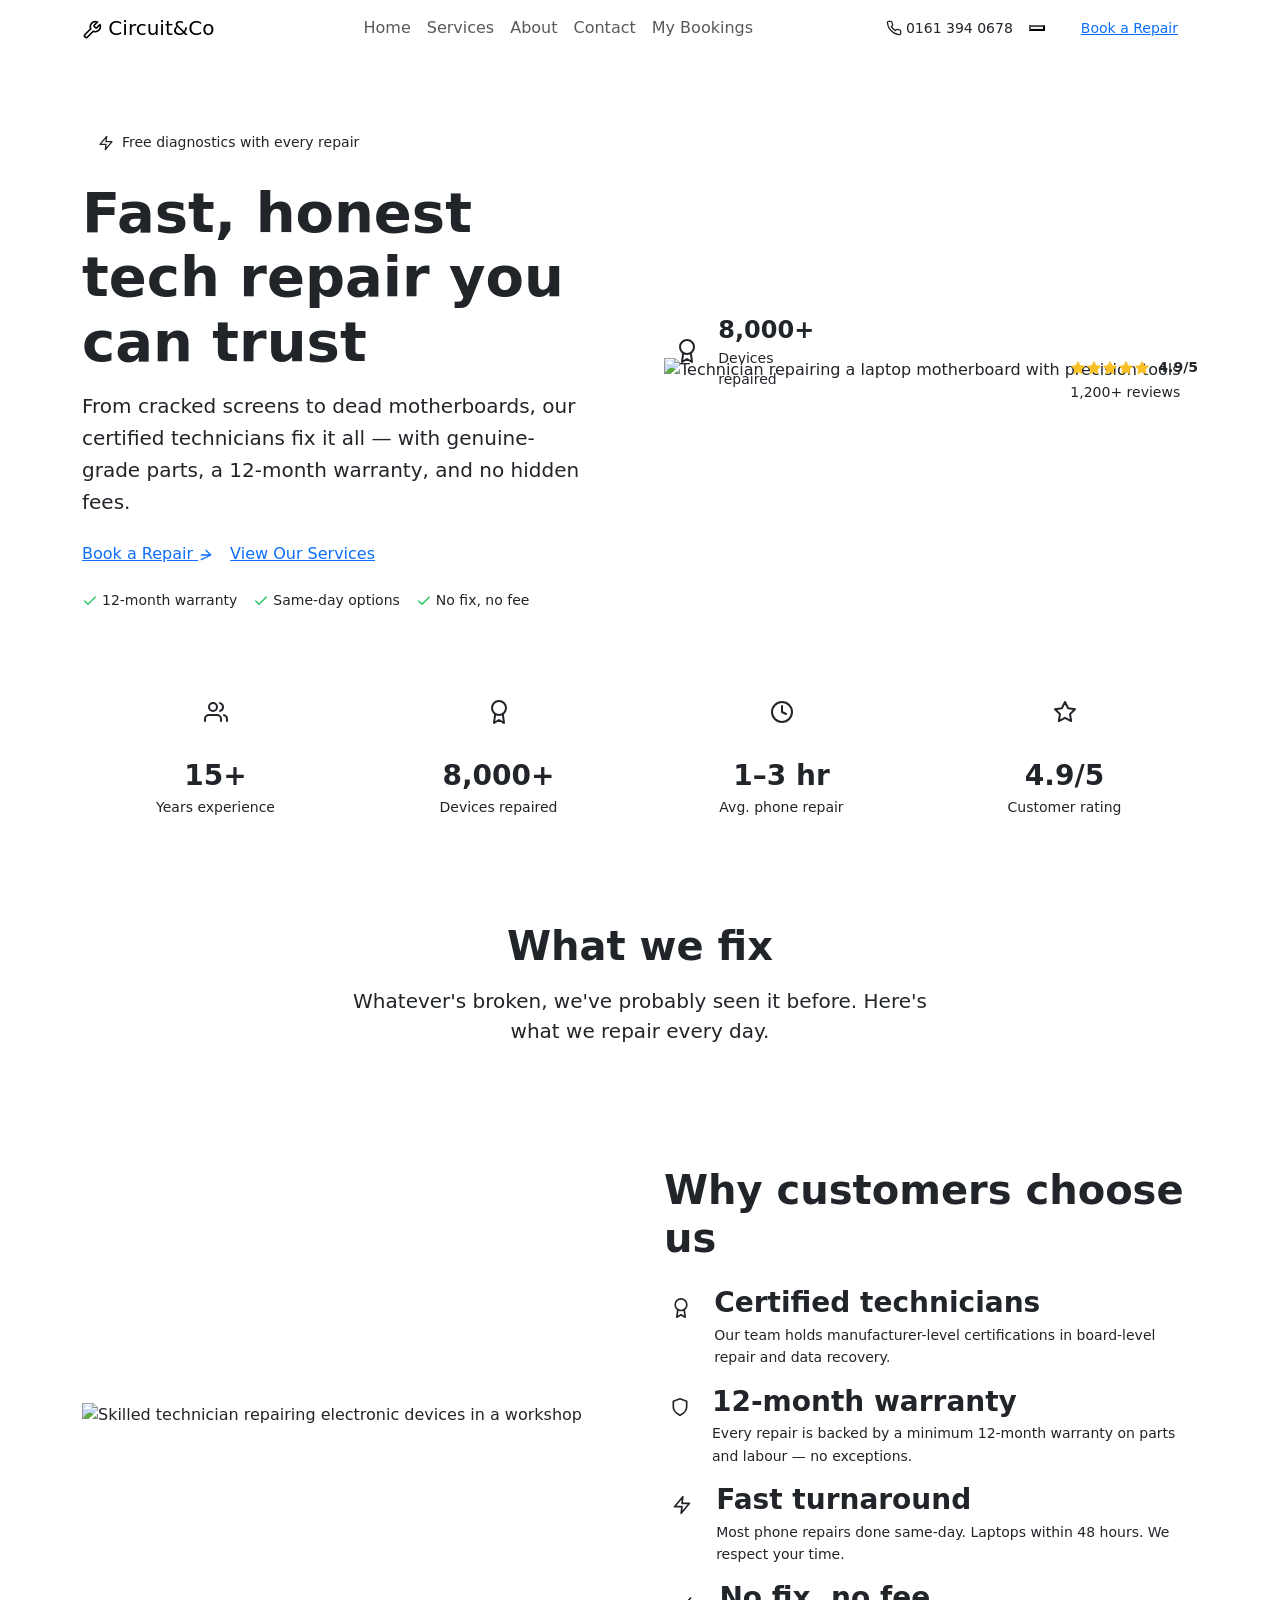
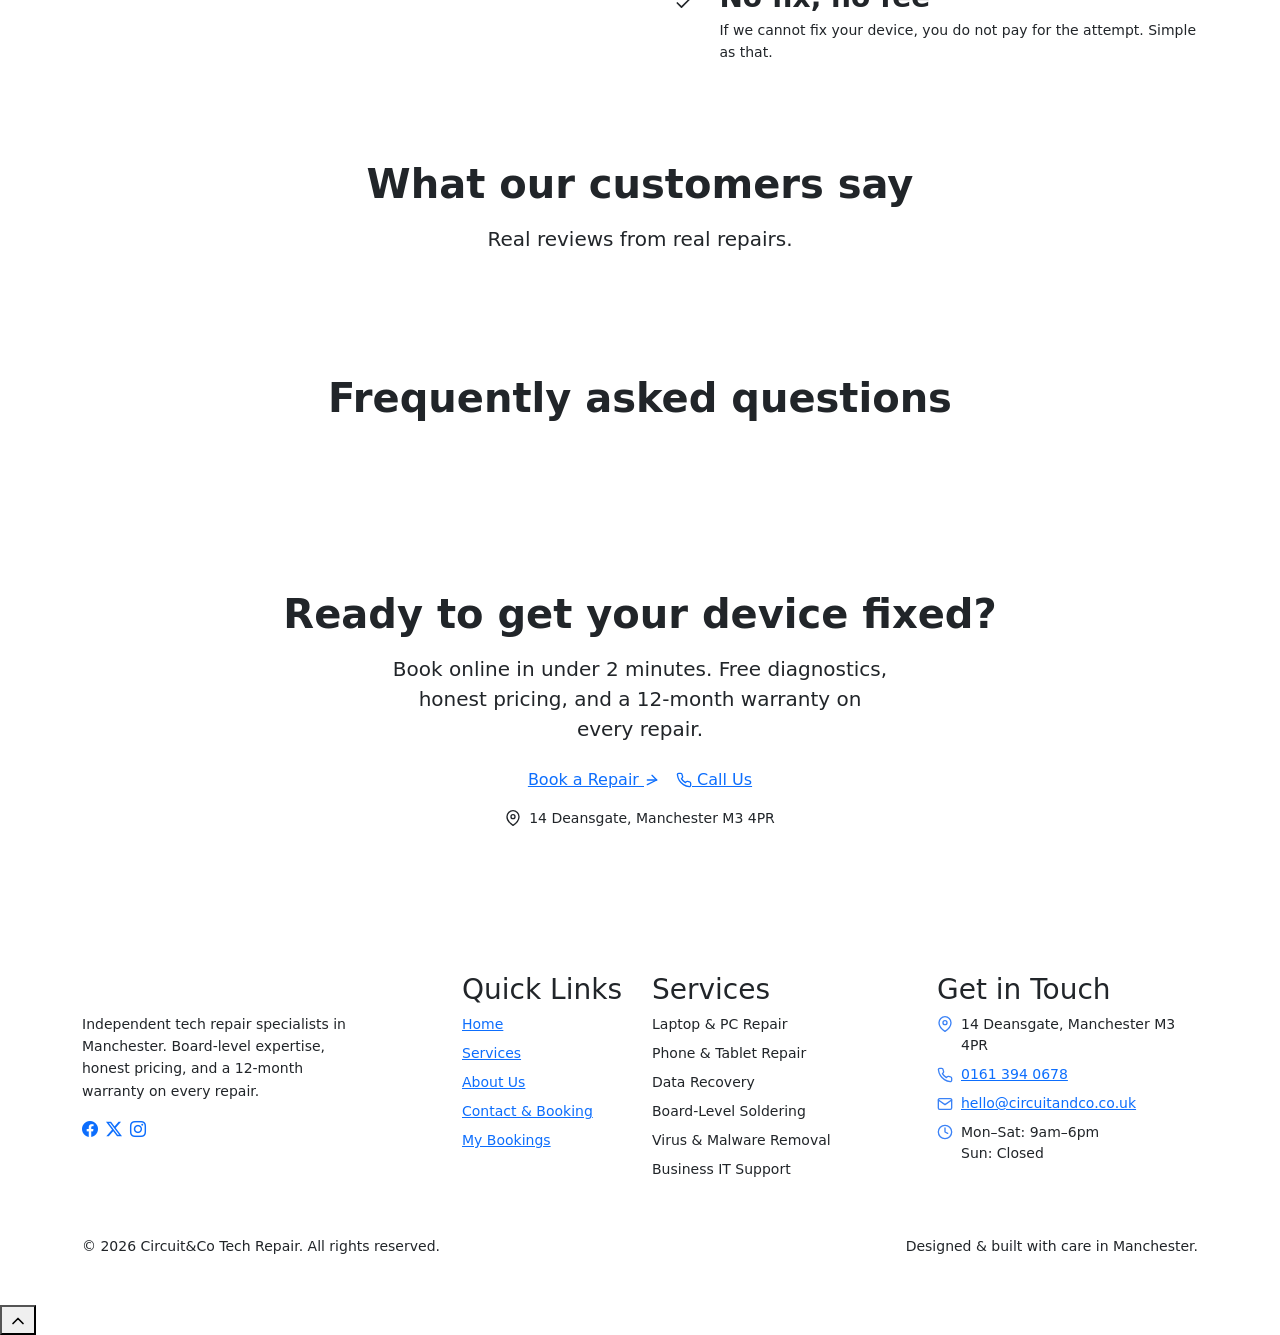
==== index.html @ 8dc353cd "Add index.html for Circuit&Co website This commit adds a new HTML file for the Circuit&Co website, i" ====
<!doctype html>
<html lang="en">
  <head>
    <meta charset="UTF-8" />
    <meta name="viewport" content="width=device-width, initial-scale=1.0" />
    <meta name="description" content="Circuit&Co — Manchester's independent tech repair specialists. Laptop, phone, and board-level repair with a 12-month warranty and no-fix, no-fee guarantee." />
    <title>Circuit&Co | Tech Repair Specialists in Manchester</title>
    <link href="https://cdn.jsdelivr.net/npm/bootstrap@5.3.3/dist/css/bootstrap.min.css" rel="stylesheet" />
    <link href="https://cdn.jsdelivr.net/npm/bootstrap-icons@1.11.3/font/bootstrap-icons.min.css" rel="stylesheet" />
    <link href="mycss/style.css" rel="stylesheet" />
</head>
  <body>
    <!-- Shared navbar with glassmorphism styling -->
    <!-- Navbar -->
    <nav class="navbar navbar-expand-lg navbar-custom fixed-top" id="mainNav">
      <div class="container">
        <a class="navbar-brand" href="index.html">
          <span class="brand-icon">
            <svg xmlns="http://www.w3.org/2000/svg" width="20" height="20" viewBox="0 0 24 24" fill="none" stroke="currentColor" stroke-width="2" stroke-linecap="round" stroke-linejoin="round"><path d="M14.7 6.3a1 1 0 0 0 0 1.4l1.6 1.6a1 1 0 0 0 1.4 0l3.77-3.77a6 6 0 0 1-7.94 7.94l-6.91 6.91a2.12 2.12 0 0 1-3-3l6.91-6.91a6 6 0 0 1 7.94-7.94l-3.76 3.76z"/></svg>
          </span>
          Circuit<span class="text-gradient">&Co</span>
        </a>
        <button class="navbar-toggler border-0" type="button" data-bs-toggle="collapse" data-bs-target="#navContent" aria-controls="navContent" aria-expanded="false" aria-label="Toggle navigation">
          <svg xmlns="http://www.w3.org/2000/svg" width="24" height="24" viewBox="0 0 24 24" fill="none" stroke="currentColor" stroke-width="2" stroke-linecap="round" stroke-linejoin="round"><line x1="3" y1="12" x2="21" y2="12"/><line x1="3" y1="6" x2="21" y2="6"/><line x1="3" y1="18" x2="21" y2="18"/></svg>
        </button>
        <div class="collapse navbar-collapse" id="navContent">
          <ul class="navbar-nav mx-auto">
            <li class="nav-item"><a class="nav-link" href="index.html">Home</a></li>
            <li class="nav-item"><a class="nav-link" href="services.html">Services</a></li>
            <li class="nav-item"><a class="nav-link" href="about.html">About</a></li>
            <li class="nav-item"><a class="nav-link" href="contact.html">Contact</a></li>
            <li class="nav-item"><a class="nav-link" href="bookings.html">My Bookings</a></li>
          </ul>
          <div class="d-flex align-items-center gap-3">
            <a href="tel:+441613940678" class="d-none d-lg-flex align-items-center gap-1 text-decoration-none small fw-medium" style="color: var(--slate-600);">
              <svg xmlns="http://www.w3.org/2000/svg" width="16" height="16" viewBox="0 0 24 24" fill="none" stroke="currentColor" stroke-width="2" stroke-linecap="round" stroke-linejoin="round"><path d="M22 16.92v3a2 2 0 0 1-2.18 2 19.79 19.79 0 0 1-8.63-3.07 19.5 19.5 0 0 1-6-6 19.79 19.79 0 0 1-3.07-8.67A2 2 0 0 1 4.11 2h3a2 2 0 0 1 2 1.72 12.84 12.84 0 0 0 .7 2.81 2 2 0 0 1-.45 2.11L8.09 9.91a16 16 0 0 0 6 6l1.27-1.27a2 2 0 0 1 2.11-.45 12.84 12.84 0 0 0 2.81.7A2 2 0 0 1 22 16.92z"/></svg>
              0161 394 0678
            </a>
            <!-- Dark/Light theme toggle -->
            <button class="theme-toggle" id="themeToggle" aria-label="Switch to dark mode"></button>
            <a href="contact.html" class="btn-primary-custom" style="font-size: 0.875rem; padding: 0.5rem 1.25rem;">Book a Repair</a>
          </div>
        </div>
      </div>
    </nav>

    <main style="padding-top: 80px;">
      <!-- Hero -->
      <section class="py-5">
        <div class="container">
          <div class="row align-items-center g-5">
            <div class="col-lg-6 animate-fade-in-up">
              <div class="glass d-inline-flex align-items-center gap-2 px-3 py-1 rounded-pill mb-4 small fw-medium text-primary-600">
                <svg xmlns="http://www.w3.org/2000/svg" width="16" height="16" viewBox="0 0 24 24" fill="none" stroke="currentColor" stroke-width="2" stroke-linecap="round" stroke-linejoin="round"><polygon points="13 2 3 14 12 14 11 22 21 10 12 10 13 2"/></svg>
                Free diagnostics with every repair
              </div>
              <h1 class="display-4 fw-bold mb-3" style="line-height: 1.15; color: var(--slate-900);">
                Fast, honest tech repair <span class="text-gradient">you can trust</span>
              </h1>
              <p class="fs-5 mb-4" style="color: var(--slate-600); line-height: 1.6; max-width: 500px;">
                From cracked screens to dead motherboards, our certified technicians fix it all — with genuine-grade parts, a 12-month warranty, and no hidden fees.
              </p>
              <div class="d-flex flex-wrap gap-3 mb-4">
                <a href="contact.html" class="btn-primary-custom">
                  Book a Repair
                  <svg xmlns="http://www.w3.org/2000/svg" width="16" height="16" viewBox="0 0 24 24" fill="none" stroke="currentColor" stroke-width="2" stroke-linecap="round" stroke-linejoin="round"><line x1="5" y1="12" x2="19" y2="12"/><polyline points="12 5 19 12 5 19"/></svg>
                </a>
                <a href="services.html" class="btn-secondary-custom">View Our Services</a>
              </div>
              <div class="d-flex flex-wrap gap-3 small" style="color: var(--slate-500);">
                <span class="d-flex align-items-center gap-1"><svg xmlns="http://www.w3.org/2000/svg" width="16" height="16" viewBox="0 0 24 24" fill="none" stroke="#22c55e" stroke-width="2" stroke-linecap="round" stroke-linejoin="round"><polyline points="20 6 9 17 4 12"/></svg> 12-month warranty</span>
                <span class="d-flex align-items-center gap-1"><svg xmlns="http://www.w3.org/2000/svg" width="16" height="16" viewBox="0 0 24 24" fill="none" stroke="#22c55e" stroke-width="2" stroke-linecap="round" stroke-linejoin="round"><polyline points="20 6 9 17 4 12"/></svg> Same-day options</span>
                <span class="d-flex align-items-center gap-1"><svg xmlns="http://www.w3.org/2000/svg" width="16" height="16" viewBox="0 0 24 24" fill="none" stroke="#22c55e" stroke-width="2" stroke-linecap="round" stroke-linejoin="round"><polyline points="20 6 9 17 4 12"/></svg> No fix, no fee</span>
              </div>
            </div>
            <div class="col-lg-6 animate-fade-in-up" style="animation-delay: 0.2s;">
              <div class="position-relative">
                <div class="hero-img-wrap">
                  <img src="https://images.pexels.com/photos/7639370/pexels-photo-7639370.jpeg?auto=compress&cs=tinysrgb&h=650&w=940" alt="Technician repairing a laptop motherboard with precision tools" />
                  <div class="hero-img-overlay"></div>
                </div>
                <div class="glass-strong float-card position-absolute p-3" style="bottom: -24px; left: -16px; max-width: 200px;">
                  <div class="d-flex align-items-center gap-2">
                    <div class="d-flex align-items-center justify-content-center rounded-3" style="width: 48px; height: 48px; background: var(--success-100); color: var(--success-600);">
                      <svg xmlns="http://www.w3.org/2000/svg" width="24" height="24" viewBox="0 0 24 24" fill="none" stroke="currentColor" stroke-width="2" stroke-linecap="round" stroke-linejoin="round"><circle cx="12" cy="8" r="7"/><polyline points="8.21 13.89 7 23 12 20 17 23 15.79 13.88"/></svg>
                    </div>
                    <div>
                      <p class="fs-4 fw-bold mb-0" style="color: var(--slate-900);">8,000+</p>
                      <p class="small mb-0" style="color: var(--slate-500);">Devices repaired</p>
                    </div>
                  </div>
                </div>
                <div class="glass-strong float-card position-absolute p-3" style="top: -16px; right: -16px; animation-delay: 1s;">
                  <div class="d-flex align-items-center gap-2">
                    <div class="d-flex" id="hero-stars"></div>
                    <span class="small fw-semibold" style="color: var(--slate-700);">4.9/5</span>
                  </div>
                  <p class="small mb-0 mt-1" style="color: var(--slate-500);">1,200+ reviews</p>
                </div>
              </div>
            </div>
          </div>
        </div>
      </section>

      <!-- Stats bar -->
      <section class="py-4">
        <div class="container">
          <div class="row g-3 stagger" id="stats-bar">
            <div class="col-6 col-lg-3">
              <div class="glass p-3 text-center">
                <div class="service-icon-wrap mx-auto mb-2" style="width: 48px; height: 48px;">
                  <svg xmlns="http://www.w3.org/2000/svg" width="24" height="24" viewBox="0 0 24 24" fill="none" stroke="currentColor" stroke-width="2" stroke-linecap="round" stroke-linejoin="round"><path d="M17 21v-2a4 4 0 0 0-4-4H5a4 4 0 0 0-4 4v2"/><circle cx="9" cy="7" r="4"/><path d="M23 21v-2a4 4 0 0 0-3-3.87"/><path d="M16 3.13a4 4 0 0 1 0 7.75"/></svg>
                </div>
                <p class="fs-3 fw-bold mb-0" style="color: var(--slate-900);">15+</p>
                <p class="small" style="color: var(--slate-500);">Years experience</p>
              </div>
            </div>
            <div class="col-6 col-lg-3">
              <div class="glass p-3 text-center">
                <div class="service-icon-wrap mx-auto mb-2" style="width: 48px; height: 48px;">
                  <svg xmlns="http://www.w3.org/2000/svg" width="24" height="24" viewBox="0 0 24 24" fill="none" stroke="currentColor" stroke-width="2" stroke-linecap="round" stroke-linejoin="round"><circle cx="12" cy="8" r="7"/><polyline points="8.21 13.89 7 23 12 20 17 23 15.79 13.88"/></svg>
                </div>
                <p class="fs-3 fw-bold mb-0" style="color: var(--slate-900);">8,000+</p>
                <p class="small" style="color: var(--slate-500);">Devices repaired</p>
              </div>
            </div>
            <div class="col-6 col-lg-3">
              <div class="glass p-3 text-center">
                <div class="service-icon-wrap mx-auto mb-2" style="width: 48px; height: 48px;">
                  <svg xmlns="http://www.w3.org/2000/svg" width="24" height="24" viewBox="0 0 24 24" fill="none" stroke="currentColor" stroke-width="2" stroke-linecap="round" stroke-linejoin="round"><circle cx="12" cy="12" r="10"/><polyline points="12 6 12 12 16 14"/></svg>
                </div>
                <p class="fs-3 fw-bold mb-0" style="color: var(--slate-900);">1–3 hr</p>
                <p class="small" style="color: var(--slate-500);">Avg. phone repair</p>
              </div>
            </div>
            <div class="col-6 col-lg-3">
              <div class="glass p-3 text-center">
                <div class="service-icon-wrap mx-auto mb-2" style="width: 48px; height: 48px;">
                  <svg xmlns="http://www.w3.org/2000/svg" width="24" height="24" viewBox="0 0 24 24" fill="none" stroke="currentColor" stroke-width="2" stroke-linecap="round" stroke-linejoin="round"><polygon points="12 2 15.09 8.26 22 9.27 17 14.14 18.18 21.02 12 17.77 5.82 21.02 7 14.14 2 9.27 8.91 8.26 12 2"/></svg>
                </div>
                <p class="fs-3 fw-bold mb-0" style="color: var(--slate-900);">4.9/5</p>
                <p class="small" style="color: var(--slate-500);">Customer rating</p>
              </div>
            </div>
          </div>
        </div>
      </section>

      <!-- Services preview -->
      <section class="py-5">
        <div class="container">
          <div class="text-center mb-5" style="max-width: 600px; margin: 0 auto;">
            <h2 class="display-6 fw-bold mb-3" style="color: var(--slate-900);">What we <span class="text-gradient">fix</span></h2>
            <p class="fs-5" style="color: var(--slate-600);">Whatever's broken, we've probably seen it before. Here's what we repair every day.</p>
          </div>
          <div class="row g-4 stagger" id="service-preview"></div>
        </div>
      </section>

      <!-- Why choose us -->
      <section class="py-5">
        <div class="container">
          <div class="row align-items-center g-5">
            <div class="col-lg-6">
              <div class="hero-img-wrap">
                <img src="https://images.pexels.com/photos/38264265/pexels-photo-38264265.jpeg?auto=compress&cs=tinysrgb&h=650&w=940" alt="Skilled technician repairing electronic devices in a workshop" style="height: 400px;" loading="lazy" />
              </div>
            </div>
            <div class="col-lg-6">
              <h2 class="display-6 fw-bold mb-4" style="color: var(--slate-900);">Why customers <span class="text-gradient">choose us</span></h2>
              <div class="d-flex flex-column gap-3" id="why-us"></div>
            </div>
          </div>
        </div>
      </section>

      <!-- Testimonials -->
      <section class="py-5">
        <div class="container">
          <div class="text-center mb-5" style="max-width: 600px; margin: 0 auto;">
            <h2 class="display-6 fw-bold mb-3" style="color: var(--slate-900);">What our <span class="text-gradient">customers say</span></h2>
            <p class="fs-5" style="color: var(--slate-600);">Real reviews from real repairs.</p>
          </div>
          <div class="row g-4 stagger" id="testimonial-grid"></div>
        </div>
      </section>

      <!-- FAQ -->
      <section class="py-5">
        <div class="container" style="max-width: 800px;">
          <div class="text-center mb-5">
            <h2 class="display-6 fw-bold mb-3" style="color: var(--slate-900);">Frequently asked <span class="text-gradient">questions</span></h2>
          </div>
          <div id="faq-container"></div>
        </div>
      </section>

      <!-- CTA -->
      <section class="py-4 pb-5">
        <div class="container">
          <div class="glass-strong p-5 text-center">
            <h2 class="display-6 fw-bold mb-3" style="color: var(--slate-900);">Ready to get your device fixed?</h2>
            <p class="fs-5 mb-4" style="color: var(--slate-600); max-width: 500px; margin: 0 auto;">
              Book online in under 2 minutes. Free diagnostics, honest pricing, and a 12-month warranty on every repair.
            </p>
            <div class="d-flex flex-wrap gap-3 justify-content-center mb-3">
              <a href="contact.html" class="btn-primary-custom">
                Book a Repair
                <svg xmlns="http://www.w3.org/2000/svg" width="16" height="16" viewBox="0 0 24 24" fill="none" stroke="currentColor" stroke-width="2" stroke-linecap="round" stroke-linejoin="round"><line x1="5" y1="12" x2="19" y2="12"/><polyline points="12 5 19 12 5 19"/></svg>
              </a>
              <a href="tel:+441613940678" class="btn-secondary-custom">
                <svg xmlns="http://www.w3.org/2000/svg" width="16" height="16" viewBox="0 0 24 24" fill="none" stroke="currentColor" stroke-width="2" stroke-linecap="round" stroke-linejoin="round"><path d="M22 16.92v3a2 2 0 0 1-2.18 2 19.79 19.79 0 0 1-8.63-3.07 19.5 19.5 0 0 1-6-6 19.79 19.79 0 0 1-3.07-8.67A2 2 0 0 1 4.11 2h3a2 2 0 0 1 2 1.72 12.84 12.84 0 0 0 .7 2.81 2 2 0 0 1-.45 2.11L8.09 9.91a16 16 0 0 0 6 6l1.27-1.27a2 2 0 0 1 2.11-.45 12.84 12.84 0 0 0 2.81.7A2 2 0 0 1 22 16.92z"/></svg>
                Call Us
              </a>
            </div>
            <div class="d-flex align-items-center justify-content-center gap-2 small" style="color: var(--slate-500);">
              <svg xmlns="http://www.w3.org/2000/svg" width="16" height="16" viewBox="0 0 24 24" fill="none" stroke="currentColor" stroke-width="2" stroke-linecap="round" stroke-linejoin="round"><path d="M21 10c0 7-9 13-9 13s-9-6-9-13a9 9 0 0 1 18 0z"/><circle cx="12" cy="10" r="3"/></svg>
              14 Deansgate, Manchester M3 4PR
            </div>
          </div>
        </div>
      </section>
    </main>

    <!-- Shared footer -->
    <!-- Footer -->
    <footer class="footer-custom py-5">
      <div class="container">
        <div class="row g-4">
          <div class="col-lg-4">
            <a class="navbar-brand text-white mb-3 d-flex align-items-center gap-2" href="index.html">
              <span class="brand-icon"><svg xmlns="http://www.w3.org/2000/svg" width="20" height="20" viewBox="0 0 24 24" fill="none" stroke="currentColor" stroke-width="2" stroke-linecap="round" stroke-linejoin="round"><path d="M14.7 6.3a1 1 0 0 0 0 1.4l1.6 1.6a1 1 0 0 0 1.4 0l3.77-3.77a6 6 0 0 1-7.94 7.94l-6.91 6.91a2.12 2.12 0 0 1-3-3l6.91-6.91a6 6 0 0 1 7.94-7.94l-3.76 3.76z"/></svg></span>
              Circuit&Co
            </a>
            <p class="small" style="color: var(--slate-400); line-height: 1.6; max-width: 280px;">
              Independent tech repair specialists in Manchester. Board-level expertise, honest pricing, and a 12-month warranty on every repair.
            </p>
            <div class="d-flex gap-2 mt-3">
              <a href="#" class="footer-social" aria-label="Facebook"><i class="bi bi-facebook"></i></a>
              <a href="#" class="footer-social" aria-label="Twitter"><i class="bi bi-twitter-x"></i></a>
              <a href="#" class="footer-social" aria-label="Instagram"><i class="bi bi-instagram"></i></a>
            </div>
          </div>
          <div class="col-6 col-lg-2">
            <h3>Quick Links</h3>
            <ul class="list-unstyled d-flex flex-column gap-2 small">
              <li><a href="index.html">Home</a></li>
              <li><a href="services.html">Services</a></li>
              <li><a href="about.html">About Us</a></li>
              <li><a href="contact.html">Contact &amp; Booking</a></li>
              <li><a href="bookings.html">My Bookings</a></li>
            </ul>
          </div>
          <div class="col-6 col-lg-3">
            <h3>Services</h3>
            <ul class="list-unstyled d-flex flex-column gap-2 small">
              <li>Laptop &amp; PC Repair</li>
              <li>Phone &amp; Tablet Repair</li>
              <li>Data Recovery</li>
              <li>Board-Level Soldering</li>
              <li>Virus &amp; Malware Removal</li>
              <li>Business IT Support</li>
            </ul>
          </div>
          <div class="col-lg-3">
            <h3>Get in Touch</h3>
            <ul class="list-unstyled d-flex flex-column gap-2 small">
              <li class="d-flex align-items-start gap-2"><svg xmlns="http://www.w3.org/2000/svg" width="16" height="16" viewBox="0 0 24 24" fill="none" stroke="#3b82f6" stroke-width="2" stroke-linecap="round" stroke-linejoin="round" style="margin-top: 2px; flex-shrink: 0;"><path d="M21 10c0 7-9 13-9 13s-9-6-9-13a9 9 0 0 1 18 0z"/><circle cx="12" cy="10" r="3"/></svg> 14 Deansgate, Manchester M3 4PR</li>
              <li class="d-flex align-items-center gap-2"><svg xmlns="http://www.w3.org/2000/svg" width="16" height="16" viewBox="0 0 24 24" fill="none" stroke="#3b82f6" stroke-width="2" stroke-linecap="round" stroke-linejoin="round" style="flex-shrink: 0;"><path d="M22 16.92v3a2 2 0 0 1-2.18 2 19.79 19.79 0 0 1-8.63-3.07 19.5 19.5 0 0 1-6-6 19.79 19.79 0 0 1-3.07-8.67A2 2 0 0 1 4.11 2h3a2 2 0 0 1 2 1.72 12.84 12.84 0 0 0 .7 2.81 2 2 0 0 1-.45 2.11L8.09 9.91a16 16 0 0 0 6 6l1.27-1.27a2 2 0 0 1 2.11-.45 12.84 12.84 0 0 0 2.81.7A2 2 0 0 1 22 16.92z"/></svg> <a href="tel:+441613940678">0161 394 0678</a></li>
              <li class="d-flex align-items-center gap-2"><svg xmlns="http://www.w3.org/2000/svg" width="16" height="16" viewBox="0 0 24 24" fill="none" stroke="#3b82f6" stroke-width="2" stroke-linecap="round" stroke-linejoin="round" style="flex-shrink: 0;"><path d="M4 4h16c1.1 0 2 .9 2 2v12c0 1.1-.9 2-2 2H4c-1.1 0-2-.9-2-2V6c0-1.1.9-2 2-2z"/><polyline points="22,6 12,13 2,6"/></svg> <a href="mailto:hello@circuitandco.co.uk">hello@circuitandco.co.uk</a></li>
              <li class="d-flex align-items-start gap-2"><svg xmlns="http://www.w3.org/2000/svg" width="16" height="16" viewBox="0 0 24 24" fill="none" stroke="#3b82f6" stroke-width="2" stroke-linecap="round" stroke-linejoin="round" style="margin-top: 2px; flex-shrink: 0;"><circle cx="12" cy="12" r="10"/><polyline points="12 6 12 12 16 14"/></svg> Mon–Sat: 9am–6pm<br>Sun: Closed</li>
            </ul>
          </div>
        </div>
        <div class="mt-4 pt-3 d-flex flex-column flex-sm-row justify-content-between align-items-center gap-2 small" style="border-top: 1px solid var(--slate-800); color: var(--slate-500);">
          <p class="mb-0">&copy; <span id="current-year"></span> Circuit&Co Tech Repair. All rights reserved.</p>
          <p class="mb-0">Designed &amp; built with care in Manchester.</p>
        </div>
      </div>
    </footer>

    <!-- Back-to-top button -->
    <button class="back-to-top" id="backToTop" aria-label="Back to top">
      <svg xmlns="http://www.w3.org/2000/svg" width="20" height="20" viewBox="0 0 24 24" fill="none" stroke="currentColor" stroke-width="2" stroke-linecap="round" stroke-linejoin="round"><polyline points="18 15 12 9 6 15"/></svg>
    </button>

    <!-- Scripts -->
    <script src="https://code.jquery.com/jquery-3.7.1.min.js"></script>
    <script src="https://cdn.jsdelivr.net/npm/bootstrap@5.3.3/dist/js/bootstrap.bundle.min.js"></script>
    <script src="myjs/data.js"></script>
    <script src="myjs/app.js"></script>
    <script src="myjs/home.js"></script>
    <script>
      // Render hero stars
      (function () {
        var stars = '';
        for (var i = 0; i < 5; i++) {
          stars += '<svg xmlns="http://www.w3.org/2000/svg" width="16" height="16" viewBox="0 0 24 24" fill="#fbbf24" stroke="#fbbf24"><polygon points="12 2 15.09 8.26 22 9.27 17 14.14 18.18 21.02 12 17.77 5.82 21.02 7 14.14 2 9.27 8.91 8.26 12 2"/></svg>';
        }
        var el = document.getElementById('hero-stars');
        if (el) el.innerHTML = stars;
      })();

      // Render "why us" items
      (function () {
        var items = [
          { icon: '<svg xmlns="http://www.w3.org/2000/svg" width="20" height="20" viewBox="0 0 24 24" fill="none" stroke="currentColor" stroke-width="2" stroke-linecap="round" stroke-linejoin="round"><circle cx="12" cy="8" r="7"/><polyline points="8.21 13.89 7 23 12 20 17 23 15.79 13.88"/></svg>', title: 'Certified technicians', text: 'Our team holds manufacturer-level certifications in board-level repair and data recovery.' },
          { icon: '<svg xmlns="http://www.w3.org/2000/svg" width="20" height="20" viewBox="0 0 24 24" fill="none" stroke="currentColor" stroke-width="2" stroke-linecap="round" stroke-linejoin="round"><path d="M12 22s8-4 8-10V5l-8-3-8 3v7c0 6 8 10 8 10z"/></svg>', title: '12-month warranty', text: 'Every repair is backed by a minimum 12-month warranty on parts and labour — no exceptions.' },
          { icon: '<svg xmlns="http://www.w3.org/2000/svg" width="20" height="20" viewBox="0 0 24 24" fill="none" stroke="currentColor" stroke-width="2" stroke-linecap="round" stroke-linejoin="round"><polygon points="13 2 3 14 12 14 11 22 21 10 12 10 13 2"/></svg>', title: 'Fast turnaround', text: 'Most phone repairs done same-day. Laptops within 48 hours. We respect your time.' },
          { icon: '<svg xmlns="http://www.w3.org/2000/svg" width="20" height="20" viewBox="0 0 24 24" fill="none" stroke="currentColor" stroke-width="2" stroke-linecap="round" stroke-linejoin="round"><polyline points="20 6 9 17 4 12"/></svg>', title: 'No fix, no fee', text: 'If we cannot fix your device, you do not pay for the attempt. Simple as that.' }
        ];
        var html = items.map(function (item, i) {
          return '<div class="d-flex align-items-start gap-3 animate-fade-in-up" style="animation-delay: ' + (i * 0.1) + 's;">' +
            '<div class="d-flex align-items-center justify-content-center rounded-3 shrink-0" style="width: 44px; height: 44px; background: var(--primary-100); color: var(--primary-600);">' + item.icon + '</div>' +
            '<div><h3 class="fw-semibold mb-1" style="color: var(--slate-900);">' + item.title + '</h3>' +
            '<p class="small mb-0" style="color: var(--slate-600); line-height: 1.6;">' + item.text + '</p></div>' +
          '</div>';
        }).join('');
        var el = document.getElementById('why-us');
        if (el) el.innerHTML = html;
      })();

      // Set current year
      document.getElementById('current-year').textContent = new Date().getFullYear();
    </script>
  </body>
</html>
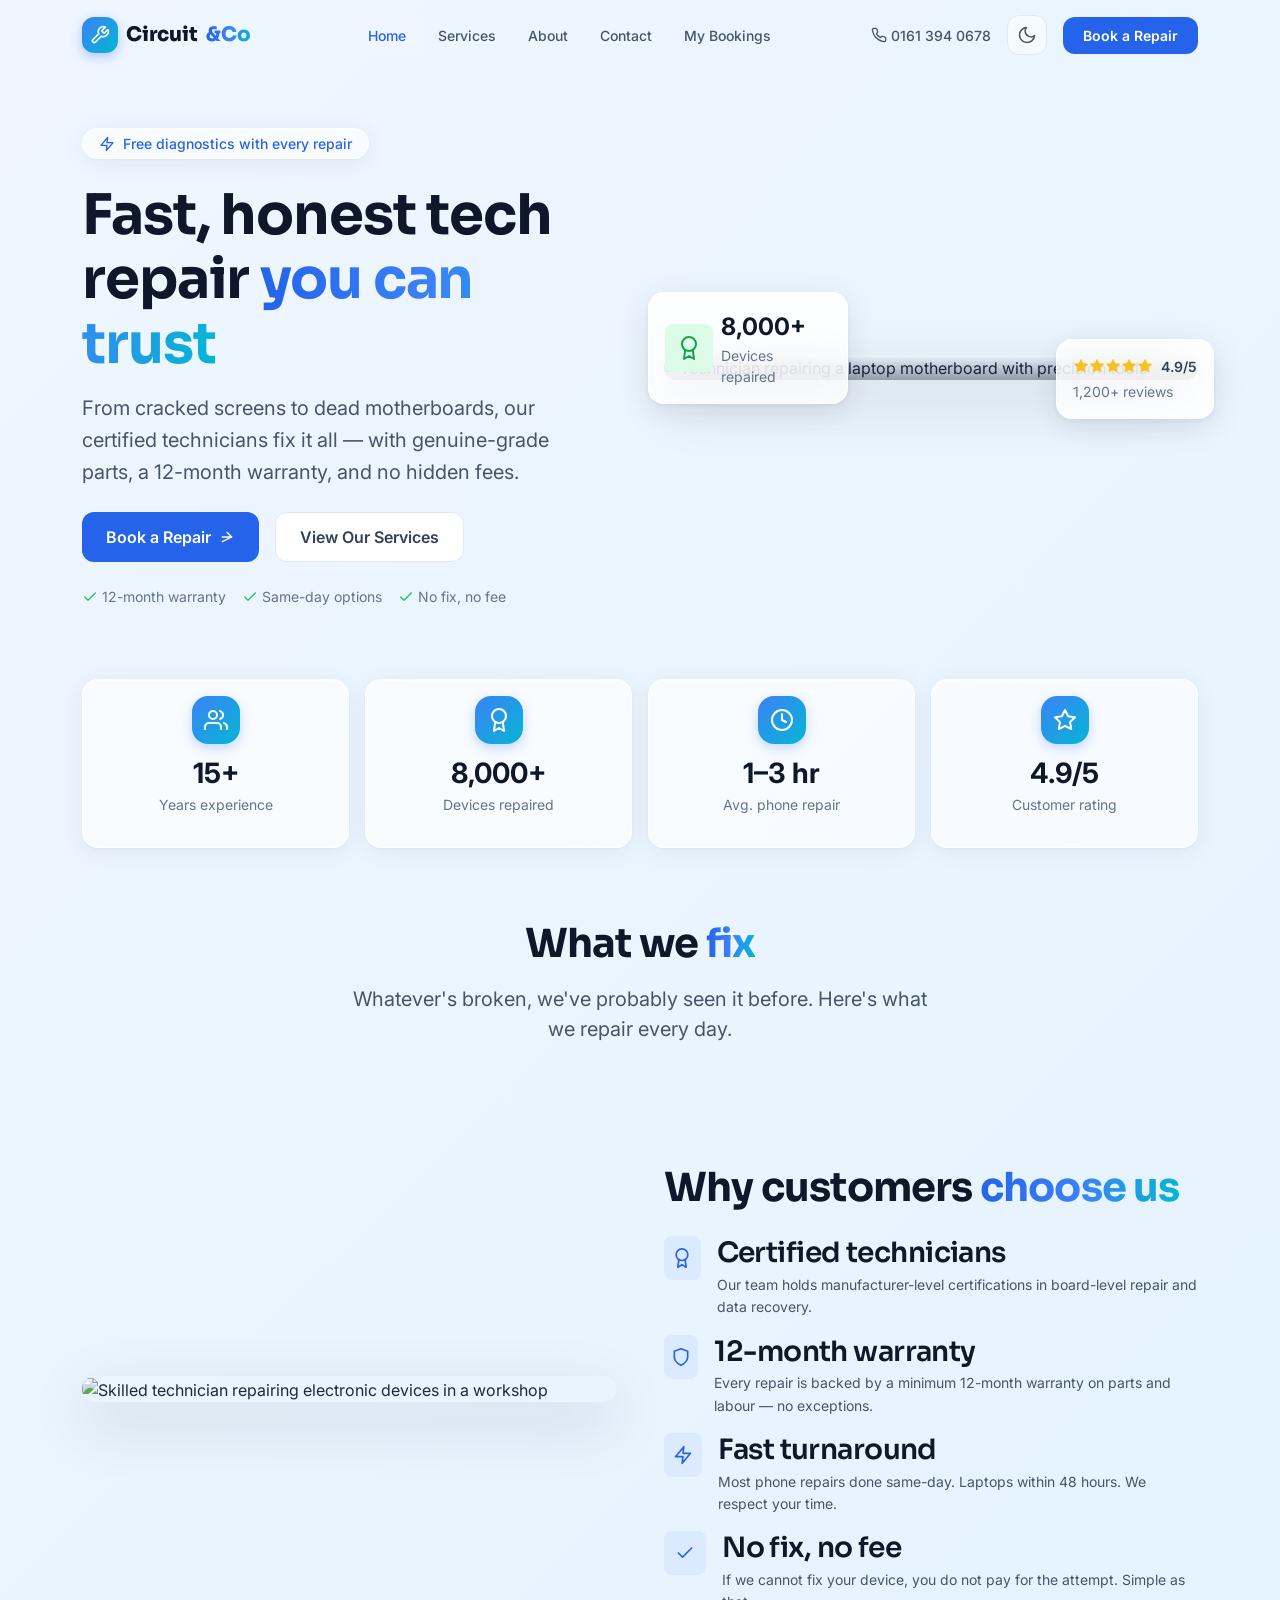
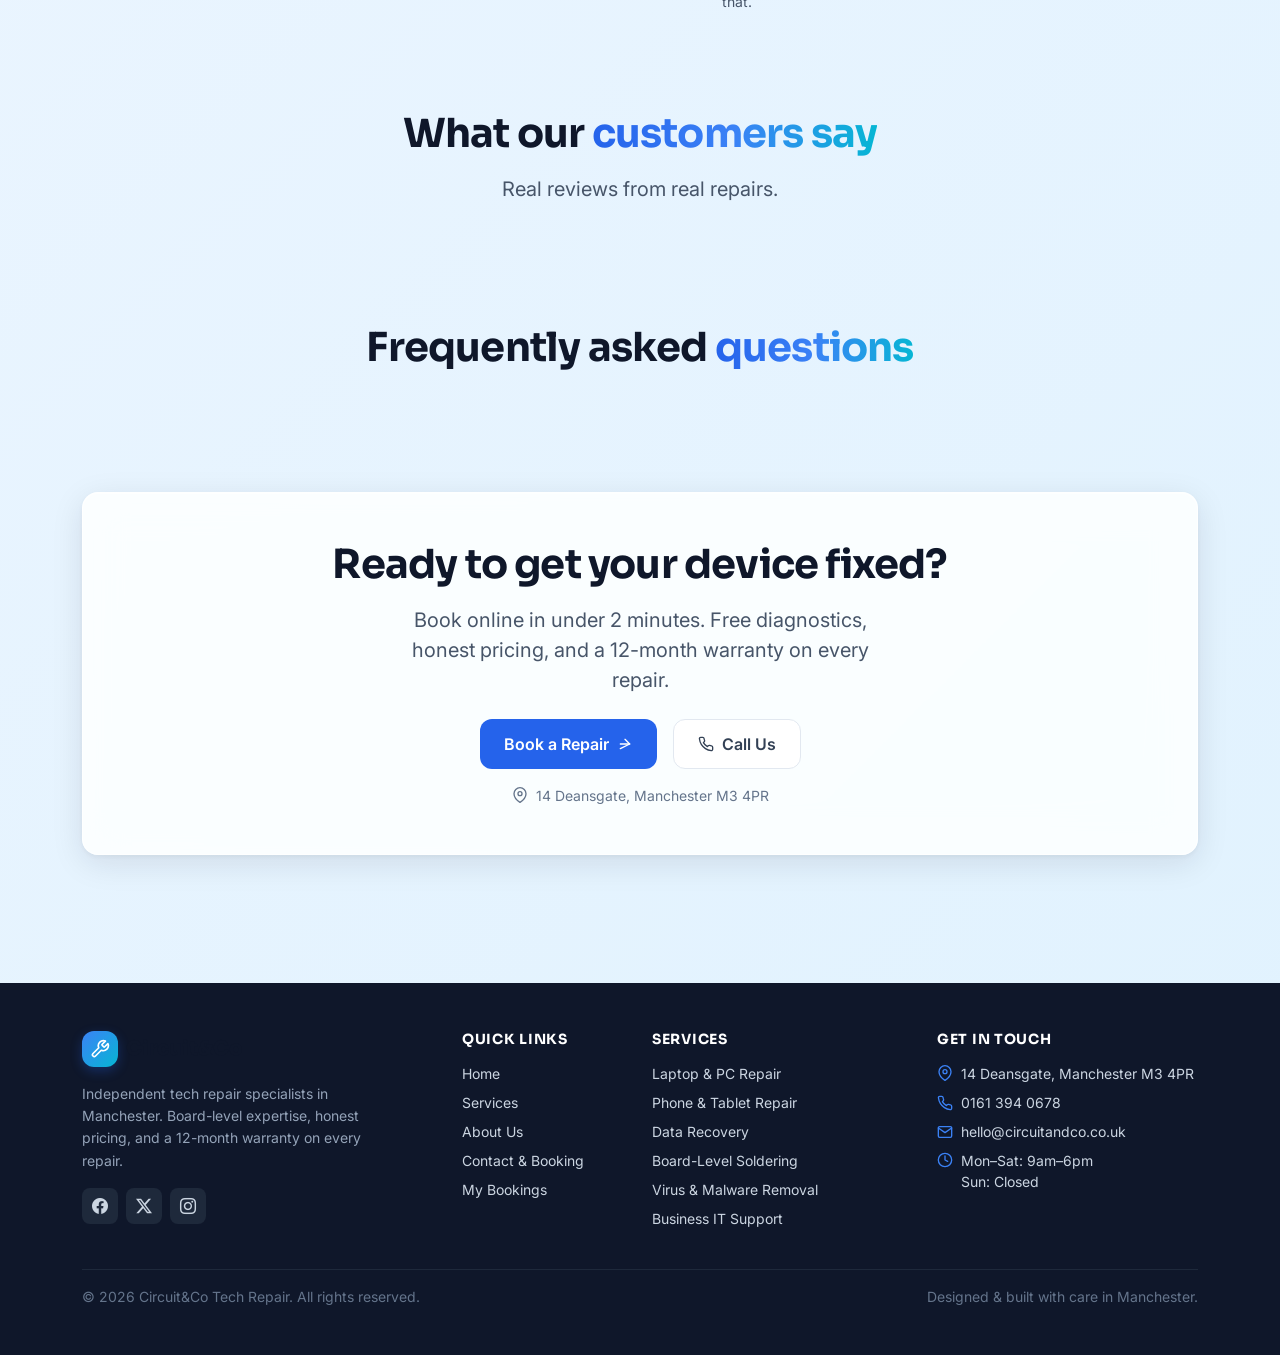
==== commit 40ad3204: "Refactor CSS and JS file paths in index.html Updated stylesheet and script links to remove 'mycss/' " ====
--- a/index.html
+++ b/index.html
@@ -7,7 +7,7 @@
     <title>Circuit&Co | Tech Repair Specialists in Manchester</title>
     <link href="https://cdn.jsdelivr.net/npm/bootstrap@5.3.3/dist/css/bootstrap.min.css" rel="stylesheet" />
     <link href="https://cdn.jsdelivr.net/npm/bootstrap-icons@1.11.3/font/bootstrap-icons.min.css" rel="stylesheet" />
-    <link href="mycss/style.css" rel="stylesheet" />
+    <link href="style.css" rel="stylesheet" />
 </head>
   <body>
     <!-- Shared navbar with glassmorphism styling -->
@@ -288,9 +288,9 @@
     <!-- Scripts -->
     <script src="https://code.jquery.com/jquery-3.7.1.min.js"></script>
     <script src="https://cdn.jsdelivr.net/npm/bootstrap@5.3.3/dist/js/bootstrap.bundle.min.js"></script>
-    <script src="myjs/data.js"></script>
-    <script src="myjs/app.js"></script>
-    <script src="myjs/home.js"></script>
+    <script src="data.js"></script>
+    <script src="app.js"></script>
+    <script src="home.js"></script>
     <script>
       // Render hero stars
       (function () {
--- a/style.css
+++ b/style.css
@@ -0,0 +1,892 @@
+/* ===== Project Architecture & CSS System =====
+   Full colour system with CSS custom properties, glassmorphism utilities,
+   responsive breakpoints, accessibility (focus rings, ARIA-friendly contrast),
+   and reusable component classes (buttons, cards, forms, navbar, footer).
+*/
+
+@import url('https://fonts.googleapis.com/css2?family=Inter:wght@400;500;600;700&family=Sora:wght@500;600;700;800&display=swap');
+
+:root {
+  --primary: #2563eb;
+  --primary-light: #3b82f6;
+  --primary-dark: #1d4ed8;
+  --primary-50: #eff6ff;
+  --primary-100: #dbeafe;
+  --primary-200: #bfdbfe;
+  --primary-300: #93c5fd;
+  --primary-400: #60a5fa;
+  --primary-500: #3b82f6;
+  --primary-600: #2563eb;
+  --primary-700: #1d4ed8;
+  --accent: #06b6d4;
+  --accent-400: #22d3ee;
+  --accent-500: #06b6d4;
+  --accent-100: #cffafe;
+  --success: #22c55e;
+  --success-100: #dcfce7;
+  --success-600: #16a34a;
+  --warning: #f59e0b;
+  --warning-100: #fef3c7;
+  --warning-400: #fbbf24;
+  --warning-600: #d97706;
+  --error: #ef4444;
+  --error-100: #fee2e2;
+  --error-500: #ef4444;
+  --error-600: #dc2626;
+  --slate-50: #f8fafc;
+  --slate-100: #f1f5f9;
+  --slate-200: #e2e8f0;
+  --slate-300: #cbd5e1;
+  --slate-400: #94a3b8;
+  --slate-500: #64748b;
+  --slate-600: #475569;
+  --slate-700: #334155;
+  --slate-800: #1e293b;
+  --slate-900: #0f172a;
+}
+
+* {
+  box-sizing: border-box;
+}
+
+html {
+  scroll-behavior: smooth;
+}
+
+body {
+  font-family: 'Inter', system-ui, sans-serif;
+  background: linear-gradient(135deg, #eff6ff 0%, #e0f2fe 25%, #ecfeff 50%, #e0f2fe 75%, #eff6ff 100%);
+  background-size: 400% 400%;
+  animation: gradientShift 15s ease infinite;
+  color: var(--slate-800);
+  min-height: 100vh;
+}
+
+h1, h2, h3, h4, h5, h6 {
+  font-family: 'Sora', 'Inter', sans-serif;
+  font-weight: 700;
+  letter-spacing: -0.02em;
+}
+
+/* ===== Glassmorphism ===== */
+.glass {
+  background: rgba(255, 255, 255, 0.65);
+  backdrop-filter: blur(16px) saturate(160%);
+  -webkit-backdrop-filter: blur(16px) saturate(160%);
+  border: 1px solid rgba(255, 255, 255, 0.7);
+  box-shadow: 0 4px 24px rgba(15, 23, 42, 0.06), 0 1px 3px rgba(15, 23, 42, 0.04), inset 0 1px 0 rgba(255, 255, 255, 0.5);
+  border-radius: 1rem;
+}
+
+.glass-strong {
+  background: rgba(255, 255, 255, 0.85);
+  backdrop-filter: blur(20px) saturate(180%);
+  -webkit-backdrop-filter: blur(20px) saturate(180%);
+  border: 1px solid rgba(255, 255, 255, 0.8);
+  box-shadow: 0 8px 32px rgba(15, 23, 42, 0.1), 0 2px 6px rgba(15, 23, 42, 0.05), inset 0 1px 0 rgba(255, 255, 255, 0.6);
+  border-radius: 1rem;
+}
+
+.glass-nav {
+  background: rgba(255, 255, 255, 0.72);
+  backdrop-filter: blur(20px) saturate(180%);
+  -webkit-backdrop-filter: blur(20px) saturate(180%);
+  border-bottom: 1px solid rgba(255, 255, 255, 0.6);
+}
+
+/* ===== Gradient text ===== */
+.text-gradient {
+  background: linear-gradient(to right, var(--primary-600), var(--primary-500), var(--accent-500));
+  -webkit-background-clip: text;
+  background-clip: text;
+  -webkit-text-fill-color: transparent;
+}
+
+/* ===== Navbar ===== */
+.navbar-custom {
+  transition: all 0.3s ease;
+  padding-top: 0.75rem;
+  padding-bottom: 0.75rem;
+}
+.navbar-custom.scrolled {
+  background: rgba(255, 255, 255, 0.72);
+  backdrop-filter: blur(20px) saturate(180%);
+  -webkit-backdrop-filter: blur(20px) saturate(180%);
+  border-bottom: 1px solid rgba(255, 255, 255, 0.6);
+  box-shadow: 0 2px 12px rgba(15, 23, 42, 0.06);
+}
+.navbar-brand {
+  font-family: 'Sora', sans-serif;
+  font-weight: 800;
+  font-size: 1.25rem;
+  color: var(--slate-900) !important;
+  display: flex;
+  align-items: center;
+  gap: 0.5rem;
+}
+.brand-icon {
+  display: flex;
+  align-items: center;
+  justify-content: center;
+  width: 2.25rem;
+  height: 2.25rem;
+  border-radius: 0.75rem;
+  background: linear-gradient(135deg, var(--primary-500), var(--accent-500));
+  color: #fff;
+  box-shadow: 0 4px 12px rgba(37, 99, 235, 0.3);
+}
+.navbar-custom .nav-link {
+  font-weight: 500;
+  font-size: 0.875rem;
+  color: var(--slate-600);
+  padding: 0.5rem 1rem !important;
+  border-radius: 0.5rem;
+  transition: all 0.2s ease;
+}
+.navbar-custom .nav-link:hover {
+  color: var(--primary-600);
+  background: var(--slate-50);
+}
+.navbar-custom .nav-link.active {
+  color: var(--primary-600) !important;
+  background: var(--primary-50);
+}
+
+/* ===== Buttons ===== */
+.btn-primary-custom {
+  display: inline-flex;
+  align-items: center;
+  justify-content: center;
+  gap: 0.5rem;
+  padding: 0.75rem 1.5rem;
+  border-radius: 0.75rem;
+  background: var(--primary-600);
+  color: #fff;
+  font-weight: 600;
+  border: none;
+  transition: all 0.3s ease;
+  text-decoration: none;
+}
+.btn-primary-custom:hover {
+  background: var(--primary-700);
+  color: #fff;
+  box-shadow: 0 8px 20px rgba(37, 99, 235, 0.3);
+  transform: translateY(-1px);
+}
+.btn-primary-custom:active {
+  transform: scale(0.97);
+}
+.btn-primary-custom:disabled {
+  opacity: 0.5;
+  cursor: not-allowed;
+}
+
+.btn-secondary-custom {
+  display: inline-flex;
+  align-items: center;
+  justify-content: center;
+  gap: 0.5rem;
+  padding: 0.75rem 1.5rem;
+  border-radius: 0.75rem;
+  background: #fff;
+  color: var(--slate-700);
+  font-weight: 600;
+  border: 1px solid var(--slate-200);
+  transition: all 0.3s ease;
+  text-decoration: none;
+}
+.btn-secondary-custom:hover {
+  border-color: var(--primary-300);
+  color: var(--primary-600);
+  box-shadow: 0 4px 12px rgba(15, 23, 42, 0.08);
+  transform: translateY(-1px);
+}
+
+/* ===== Cards ===== */
+.service-card {
+  transition: all 0.3s ease;
+  cursor: pointer;
+  text-decoration: none;
+  color: inherit;
+  display: block;
+  height: 100%;
+}
+.service-card:hover {
+  box-shadow: 0 12px 40px rgba(15, 23, 42, 0.12);
+  transform: translateY(-4px);
+}
+.service-icon-wrap {
+  display: flex;
+  align-items: center;
+  justify-content: center;
+  width: 3.5rem;
+  height: 3.5rem;
+  border-radius: 1rem;
+  background: linear-gradient(135deg, var(--primary-500), var(--accent-500));
+  color: #fff;
+  box-shadow: 0 4px 12px rgba(37, 99, 235, 0.25);
+  margin-bottom: 1.25rem;
+}
+
+/* ===== Hero image overlay ===== */
+.hero-img-wrap {
+  position: relative;
+  border-radius: 1.5rem;
+  overflow: hidden;
+  box-shadow: 0 20px 60px rgba(15, 23, 42, 0.15);
+}
+.hero-img-wrap img {
+  width: 100%;
+  height: 420px;
+  object-fit: cover;
+}
+.hero-img-overlay {
+  position: absolute;
+  inset: 0;
+  background: linear-gradient(to top, rgba(15, 23, 42, 0.4), transparent);
+}
+
+.float-card {
+  animation: float 6s ease-in-out infinite;
+}
+
+@keyframes float {
+  0%, 100% { transform: translateY(0); }
+  50% { transform: translateY(-20px); }
+}
+
+/* ===== Form ===== */
+.form-control-custom,
+.form-select-custom {
+  width: 100%;
+  padding: 0.75rem 1rem;
+  border-radius: 0.75rem;
+  background: rgba(255, 255, 255, 0.8);
+  border: 1px solid var(--slate-200);
+  color: var(--slate-800);
+  transition: all 0.2s ease;
+  font-size: 0.95rem;
+}
+.form-control-custom:focus,
+.form-select-custom:focus {
+  outline: none;
+  border-color: var(--primary-400);
+  box-shadow: 0 0 0 3px rgba(59, 130, 246, 0.15);
+  background: #fff;
+}
+.form-control-custom.is-invalid,
+.form-select-custom.is-invalid {
+  border-color: var(--error-500);
+}
+.form-control-custom.is-invalid:focus,
+.form-select-custom.is-invalid:focus {
+  box-shadow: 0 0 0 3px rgba(239, 68, 68, 0.15);
+}
+.form-label-custom {
+  display: block;
+  font-size: 0.875rem;
+  font-weight: 600;
+  color: var(--slate-700);
+  margin-bottom: 0.375rem;
+}
+.required-star {
+  color: var(--error-500);
+}
+.field-error {
+  display: none;
+  align-items: center;
+  gap: 0.25rem;
+  font-size: 0.8125rem;
+  color: var(--error-600);
+  margin-top: 0.25rem;
+}
+.field-error.show {
+  display: flex;
+  animation: fadeInDown 0.2s ease;
+}
+
+/* ===== Status badges ===== */
+.status-badge {
+  display: inline-flex;
+  align-items: center;
+  gap: 0.375rem;
+  padding: 0.25rem 0.75rem;
+  border-radius: 9999px;
+  font-size: 0.75rem;
+  font-weight: 600;
+}
+.status-pending { background: var(--warning-100); color: var(--warning-600); }
+.status-confirmed { background: var(--primary-100); color: var(--primary-600); }
+.status-completed { background: var(--success-100); color: var(--success-600); }
+.status-cancelled { background: var(--error-100); color: var(--error-600); }
+
+/* ===== FAQ accordion ===== */
+.faq-item {
+  border-radius: 1rem;
+  overflow: hidden;
+  margin-bottom: 1rem;
+}
+.faq-item summary {
+  display: flex;
+  align-items: center;
+  justify-content: space-between;
+  cursor: pointer;
+  padding: 1.25rem;
+  font-weight: 600;
+  color: var(--slate-900);
+  list-style: none;
+}
+.faq-item summary::-webkit-details-marker { display: none; }
+.faq-item summary .faq-toggle {
+  margin-left: 1rem;
+  color: var(--primary-500);
+  font-size: 1.25rem;
+  line-height: 1;
+  transition: transform 0.3s ease;
+}
+.faq-item[open] summary .faq-toggle { transform: rotate(45deg); }
+.faq-item .faq-answer {
+  padding: 0 1.25rem 1.25rem;
+  color: var(--slate-600);
+  line-height: 1.6;
+  font-size: 0.9rem;
+}
+
+/* ===== Filter tabs ===== */
+.filter-tab {
+  padding: 0.5rem 1rem;
+  border-radius: 0.5rem;
+  font-size: 0.875rem;
+  font-weight: 500;
+  border: none;
+  background: rgba(255, 255, 255, 0.65);
+  backdrop-filter: blur(16px);
+  -webkit-backdrop-filter: blur(16px);
+  color: var(--slate-600);
+  transition: all 0.2s ease;
+}
+.filter-tab:hover { color: var(--primary-600); }
+.filter-tab.active {
+  background: var(--primary-600);
+  color: #fff;
+  box-shadow: 0 4px 12px rgba(37, 99, 235, 0.25);
+}
+
+/* ===== Footer ===== */
+.footer-custom {
+  background: var(--slate-900);
+  color: var(--slate-300);
+  margin-top: 5rem;
+}
+.footer-custom a { color: var(--slate-300); text-decoration: none; transition: color 0.2s; }
+.footer-custom a:hover { color: var(--primary-400); }
+.footer-custom h3 { color: #fff; font-size: 0.875rem; text-transform: uppercase; letter-spacing: 0.05em; margin-bottom: 1rem; }
+.footer-social {
+  display: flex;
+  align-items: center;
+  justify-content: center;
+  width: 2.25rem;
+  height: 2.25rem;
+  border-radius: 0.5rem;
+  background: var(--slate-800);
+  transition: all 0.2s ease;
+}
+.footer-social:hover { background: var(--primary-600); color: #fff; }
+
+/* ===== Animations ===== */
+@keyframes gradientShift {
+  0% { background-position: 0% 50%; }
+  50% { background-position: 100% 50%; }
+  100% { background-position: 0% 50%; }
+}
+@keyframes fadeIn { from { opacity: 0; } to { opacity: 1; } }
+@keyframes fadeInUp { from { opacity: 0; transform: translateY(30px); } to { opacity: 1; transform: translateY(0); } }
+@keyframes fadeInDown { from { opacity: 0; transform: translateY(-10px); } to { opacity: 1; transform: translateY(0); } }
+@keyframes scaleIn { from { opacity: 0; transform: scale(0.95); } to { opacity: 1; transform: scale(1); } }
+
+.animate-fade-in { animation: fadeIn 0.6s ease-out forwards; }
+.animate-fade-in-up { animation: fadeInUp 0.6s ease-out forwards; }
+.animate-fade-in-down { animation: fadeInDown 0.6s ease-out forwards; }
+.animate-scale-in { animation: scaleIn 0.4s ease-out forwards; }
+
+.stagger > * { opacity: 0; animation: fadeInUp 0.6s ease-out forwards; }
+.stagger > *:nth-child(1) { animation-delay: 0.05s; }
+.stagger > *:nth-child(2) { animation-delay: 0.15s; }
+.stagger > *:nth-child(3) { animation-delay: 0.25s; }
+.stagger > *:nth-child(4) { animation-delay: 0.35s; }
+.stagger > *:nth-child(5) { animation-delay: 0.45s; }
+.stagger > *:nth-child(6) { animation-delay: 0.55s; }
+
+/* ===== Utility ===== */
+.section-padding { padding-top: 3rem; padding-bottom: 3rem; }
+.text-slate-600 { color: var(--slate-600); }
+.text-slate-500 { color: var(--slate-500); }
+.text-slate-400 { color: var(--slate-400); }
+.text-primary-600 { color: var(--primary-600) !important; }
+.text-success-600 { color: var(--success-600); }
+.text-error-600 { color: var(--error-600); }
+.bg-primary-50 { background: var(--primary-50); }
+.bg-primary-100 { background: var(--primary-100); }
+.bg-success-100 { background: var(--success-100); }
+.bg-warning-100 { background: var(--warning-100); }
+.bg-error-100 { background: var(--error-100); }
+.rounded-2xl { border-radius: 1rem; }
+.rounded-3xl { border-radius: 1.5rem; }
+
+/* ===== Focus accessibility ===== */
+a:focus-visible,
+button:focus-visible,
+input:focus-visible,
+select:focus-visible,
+textarea:focus-visible {
+  outline: none;
+  box-shadow: 0 0 0 3px rgba(37, 99, 235, 0.4);
+  border-radius: 0.5rem;
+}
+
+/* ===== Reduced motion ===== */
+@media (prefers-reduced-motion: reduce) {
+  *, *::before, *::after {
+    animation-duration: 0.01ms !important;
+    animation-iteration-count: 1 !important;
+    transition-duration: 0.01ms !important;
+    scroll-behavior: auto !important;
+  }
+}
+
+/* ===== Mobile nav ===== */
+@media (max-width: 991px) {
+  .navbar-custom .navbar-collapse {
+    background: rgba(255, 255, 255, 0.85);
+    backdrop-filter: blur(20px);
+    -webkit-backdrop-filter: blur(20px);
+    border-radius: 1rem;
+    padding: 1rem;
+    margin-top: 0.5rem;
+  }
+}
+
+/* ===== Dark Theme ===== */
+[data-theme="dark"] {
+  --primary-50: #172554;
+  --primary-100: #1e3a8a;
+  --primary-200: #1e40af;
+  --primary-300: #3b82f6;
+  --primary-400: #60a5fa;
+  --primary-500: #3b82f6;
+  --primary-600: #60a5fa;
+  --primary-700: #93c5fd;
+  --accent-100: #164e63;
+  --accent-400: #22d3ee;
+  --accent-500: #06b6d4;
+  --success-100: #14532d;
+  --success-600: #4ade80;
+  --warning-100: #78350f;
+  --warning-400: #fbbf24;
+  --warning-600: #fbbf24;
+  --error-100: #7f1d1d;
+  --error-500: #f87171;
+  --error-600: #fca5a5;
+  --slate-50: #1e293b;
+  --slate-100: #1e293b;
+  --slate-200: #334155;
+  --slate-300: #475569;
+  --slate-400: #64748b;
+  --slate-500: #94a3b8;
+  --slate-600: #cbd5e1;
+  --slate-700: #e2e8f0;
+  --slate-800: #f1f5f9;
+  --slate-900: #f8fafc;
+}
+
+[data-theme="dark"] body {
+  background: linear-gradient(135deg, #0f172a 0%, #1e293b 25%, #0f172a 50%, #1e293b 75%, #0f172a 100%);
+  background-size: 400% 400%;
+  animation: gradientShift 15s ease infinite;
+  color: var(--slate-600);
+}
+
+[data-theme="dark"] .glass {
+  background: rgba(30, 41, 59, 0.65);
+  border: 1px solid rgba(100, 116, 139, 0.2);
+  box-shadow: 0 4px 24px rgba(0, 0, 0, 0.3), inset 0 1px 0 rgba(255, 255, 255, 0.05);
+}
+
+[data-theme="dark"] .glass-strong {
+  background: rgba(30, 41, 59, 0.85);
+  border: 1px solid rgba(100, 116, 139, 0.25);
+  box-shadow: 0 8px 32px rgba(0, 0, 0, 0.4), inset 0 1px 0 rgba(255, 255, 255, 0.05);
+}
+
+[data-theme="dark"] .navbar-custom.scrolled {
+  background: rgba(15, 23, 42, 0.8);
+  border-bottom: 1px solid rgba(100, 116, 139, 0.2);
+  box-shadow: 0 2px 12px rgba(0, 0, 0, 0.3);
+}
+
+[data-theme="dark"] .navbar-custom .nav-link {
+  color: var(--slate-500);
+}
+[data-theme="dark"] .navbar-custom .nav-link:hover {
+  background: var(--slate-200);
+}
+[data-theme="dark"] .navbar-custom .nav-link.active {
+  color: var(--primary-400) !important;
+  background: var(--slate-200);
+}
+
+[data-theme="dark"] .navbar-brand {
+  color: var(--slate-900) !important;
+}
+
+[data-theme="dark"] .form-control-custom,
+[data-theme="dark"] .form-select-custom {
+  background: rgba(30, 41, 59, 0.8);
+  border: 1px solid var(--slate-300);
+  color: var(--slate-600);
+}
+[data-theme="dark"] .form-control-custom::placeholder {
+  color: var(--slate-400);
+}
+[data-theme="dark"] .form-control-custom:focus,
+[data-theme="dark"] .form-select-custom:focus {
+  background: var(--slate-100);
+}
+
+[data-theme="dark"] .btn-secondary-custom {
+  background: var(--slate-200);
+  color: var(--slate-700);
+  border-color: var(--slate-300);
+}
+
+[data-theme="dark"] .footer-custom {
+  background: #020617;
+}
+
+[data-theme="dark"] .faq-item summary {
+  color: var(--slate-900);
+}
+
+[data-theme="dark"] .filter-tab {
+  background: rgba(30, 41, 59, 0.65);
+  color: var(--slate-500);
+}
+
+[data-theme="dark"] .hero-img-overlay {
+  background: linear-gradient(to top, rgba(15, 23, 42, 0.6), transparent);
+}
+
+[data-theme="dark"] .text-gradient {
+  background: linear-gradient(to right, var(--primary-400), var(--primary-300), var(--accent-400));
+  -webkit-background-clip: text;
+  background-clip: text;
+  -webkit-text-fill-color: transparent;
+}
+
+/* Theme toggle button */
+.theme-toggle {
+  display: flex;
+  align-items: center;
+  justify-content: center;
+  width: 2.5rem;
+  height: 2.5rem;
+  border-radius: 0.75rem;
+  border: 1px solid var(--slate-200);
+  background: rgba(255, 255, 255, 0.5);
+  color: var(--slate-600);
+  cursor: pointer;
+  transition: all 0.3s ease;
+  backdrop-filter: blur(8px);
+  -webkit-backdrop-filter: blur(8px);
+}
+.theme-toggle:hover {
+  border-color: var(--primary-400);
+  color: var(--primary-600);
+}
+[data-theme="dark"] .theme-toggle {
+  background: rgba(30, 41, 59, 0.5);
+  border-color: var(--slate-300);
+  color: var(--slate-500);
+}
+
+/* ===== Back to top ===== */
+.back-to-top {
+  position: fixed;
+  bottom: 2rem;
+  right: 2rem;
+  width: 3rem;
+  height: 3rem;
+  border-radius: 50%;
+  background: var(--primary-600);
+  color: #fff;
+  border: none;
+  cursor: pointer;
+  display: flex;
+  align-items: center;
+  justify-content: center;
+  opacity: 0;
+  visibility: hidden;
+  transform: translateY(20px);
+  transition: all 0.3s ease;
+  z-index: 1000;
+  box-shadow: 0 4px 16px rgba(37, 99, 235, 0.3);
+}
+.back-to-top.show {
+  opacity: 1;
+  visibility: visible;
+  transform: translateY(0);
+}
+.back-to-top:hover {
+  background: var(--primary-700);
+  transform: translateY(-2px);
+  box-shadow: 0 6px 20px rgba(37, 99, 235, 0.4);
+}
+[data-theme="dark"] .back-to-top {
+  background: var(--primary-500);
+}
+
+/* ===== Interactive timeline ===== */
+.timeline {
+  position: relative;
+  padding: 2rem 0;
+}
+.timeline::before {
+  content: '';
+  position: absolute;
+  left: 50%;
+  top: 0;
+  bottom: 0;
+  width: 3px;
+  background: linear-gradient(to bottom, var(--primary-500), var(--accent-500));
+  border-radius: 2px;
+  transform: translateX(-50%);
+}
+.timeline-item {
+  position: relative;
+  width: 50%;
+  padding: 1rem 2.5rem 1rem 0;
+}
+.timeline-item:nth-child(even) {
+  margin-left: 50%;
+  padding: 1rem 0 1rem 2.5rem;
+}
+.timeline-dot {
+  position: absolute;
+  right: -10px;
+  top: 1.5rem;
+  width: 20px;
+  height: 20px;
+  border-radius: 50%;
+  background: var(--primary-600);
+  border: 4px solid #fff;
+  box-shadow: 0 0 0 3px rgba(37, 99, 235, 0.2);
+  cursor: pointer;
+  transition: all 0.3s ease;
+  z-index: 2;
+}
+.timeline-item:nth-child(even) .timeline-dot {
+  right: auto;
+  left: -10px;
+}
+.timeline-dot:hover {
+  transform: scale(1.3);
+  box-shadow: 0 0 0 5px rgba(37, 99, 235, 0.3);
+}
+.timeline-content {
+  display: none;
+}
+.timeline-content.show {
+  display: block;
+}
+.timeline-year {
+  font-family: 'Sora', sans-serif;
+  font-weight: 800;
+  font-size: 1.5rem;
+  color: var(--primary-600);
+  margin-bottom: 0.5rem;
+}
+.timeline-title {
+  font-weight: 700;
+  font-size: 1.125rem;
+  color: var(--slate-900);
+  margin-bottom: 0.5rem;
+}
+.timeline-text {
+  color: var(--slate-600);
+  line-height: 1.6;
+  font-size: 0.9rem;
+}
+@media (max-width: 767px) {
+  .timeline::before {
+    left: 20px;
+  }
+  .timeline-item {
+    width: 100%;
+    padding: 1rem 0 1rem 3rem;
+  }
+  .timeline-item:nth-child(even) {
+    margin-left: 0;
+    padding: 1rem 0 1rem 3rem;
+  }
+  .timeline-dot {
+    left: 10px !important;
+    right: auto !important;
+  }
+}
+
+/* ===== Map pins ===== */
+.map-container {
+  position: relative;
+  border-radius: 1.5rem;
+  overflow: hidden;
+  box-shadow: 0 8px 32px rgba(15, 23, 42, 0.12);
+}
+.map-container img {
+  width: 100%;
+  height: 350px;
+  object-fit: cover;
+}
+.map-pin {
+  position: absolute;
+  width: 32px;
+  height: 32px;
+  cursor: pointer;
+  z-index: 5;
+}
+.map-pin svg {
+  filter: drop-shadow(0 4px 8px rgba(0, 0, 0, 0.3));
+  transition: transform 0.3s ease;
+}
+.map-pin:hover svg {
+  transform: scale(1.2) translateY(-4px);
+}
+.map-pin-popup {
+  position: absolute;
+  bottom: calc(100% + 12px);
+  left: 50%;
+  transform: translateX(-50%);
+  background: #fff;
+  border-radius: 0.75rem;
+  padding: 0.75rem 1rem;
+  box-shadow: 0 8px 24px rgba(15, 23, 42, 0.2);
+  white-space: nowrap;
+  font-size: 0.8125rem;
+  opacity: 0;
+  visibility: hidden;
+  transition: all 0.3s ease;
+  z-index: 10;
+}
+.map-pin-popup::after {
+  content: '';
+  position: absolute;
+  top: 100%;
+  left: 50%;
+  transform: translateX(-50%);
+  border: 6px solid transparent;
+  border-top-color: #fff;
+}
+.map-pin.active .map-pin-popup {
+  opacity: 1;
+  visibility: visible;
+  transform: translateX(-50%) translateY(-4px);
+}
+[data-theme="dark"] .map-pin-popup {
+  background: var(--slate-100);
+  color: var(--slate-700);
+}
+[data-theme="dark"] .map-pin-popup::after {
+  border-top-color: var(--slate-100);
+}
+.map-pin-popup strong {
+  display: block;
+  color: var(--slate-900);
+  margin-bottom: 2px;
+}
+[data-theme="dark"] .map-pin-popup strong {
+  color: var(--slate-900);
+}
+.map-pin-popup span {
+  color: var(--slate-500);
+}
+
+/* ===== Pricing summary ===== */
+.pricing-summary {
+  border-radius: 1rem;
+  padding: 1.25rem;
+  background: rgba(255, 255, 255, 0.5);
+  border: 1px solid var(--slate-200);
+}
+[data-theme="dark"] .pricing-summary {
+  background: rgba(30, 41, 59, 0.5);
+}
+.pricing-row {
+  display: flex;
+  justify-content: space-between;
+  align-items: center;
+  padding: 0.5rem 0;
+  font-size: 0.875rem;
+}
+.pricing-row:not(:last-child) {
+  border-bottom: 1px dashed var(--slate-200);
+}
+.pricing-row .label {
+  color: var(--slate-500);
+}
+.pricing-row .value {
+  font-weight: 600;
+  color: var(--slate-800);
+}
+.pricing-row.total .value {
+  font-size: 1.25rem;
+  font-weight: 800;
+  color: var(--primary-600);
+}
+.pricing-row.discount .value {
+  color: var(--success-600);
+}
+.promo-input-group {
+  display: flex;
+  gap: 0.5rem;
+  margin-top: 0.75rem;
+}
+.promo-input-group input {
+  flex: 1;
+  padding: 0.5rem 0.75rem;
+  border-radius: 0.5rem;
+  border: 1px solid var(--slate-200);
+  background: rgba(255, 255, 255, 0.8);
+  font-size: 0.8125rem;
+  color: var(--slate-700);
+}
+[data-theme="dark"] .promo-input-group input {
+  background: rgba(30, 41, 59, 0.8);
+  border-color: var(--slate-300);
+  color: var(--slate-600);
+}
+.promo-input-group input:focus {
+  outline: none;
+  border-color: var(--primary-400);
+  box-shadow: 0 0 0 3px rgba(59, 130, 246, 0.15);
+}
+.promo-btn {
+  padding: 0.5rem 1rem;
+  border-radius: 0.5rem;
+  border: none;
+  background: var(--slate-200);
+  color: var(--slate-700);
+  font-size: 0.8125rem;
+  font-weight: 600;
+  cursor: pointer;
+  transition: all 0.2s ease;
+}
+.promo-btn:hover {
+  background: var(--primary-600);
+  color: #fff;
+}
+.promo-message {
+  font-size: 0.75rem;
+  margin-top: 0.5rem;
+  min-height: 1.2em;
+}
+.promo-message.success { color: var(--success-600); }
+.promo-message.error { color: var(--error-600); }
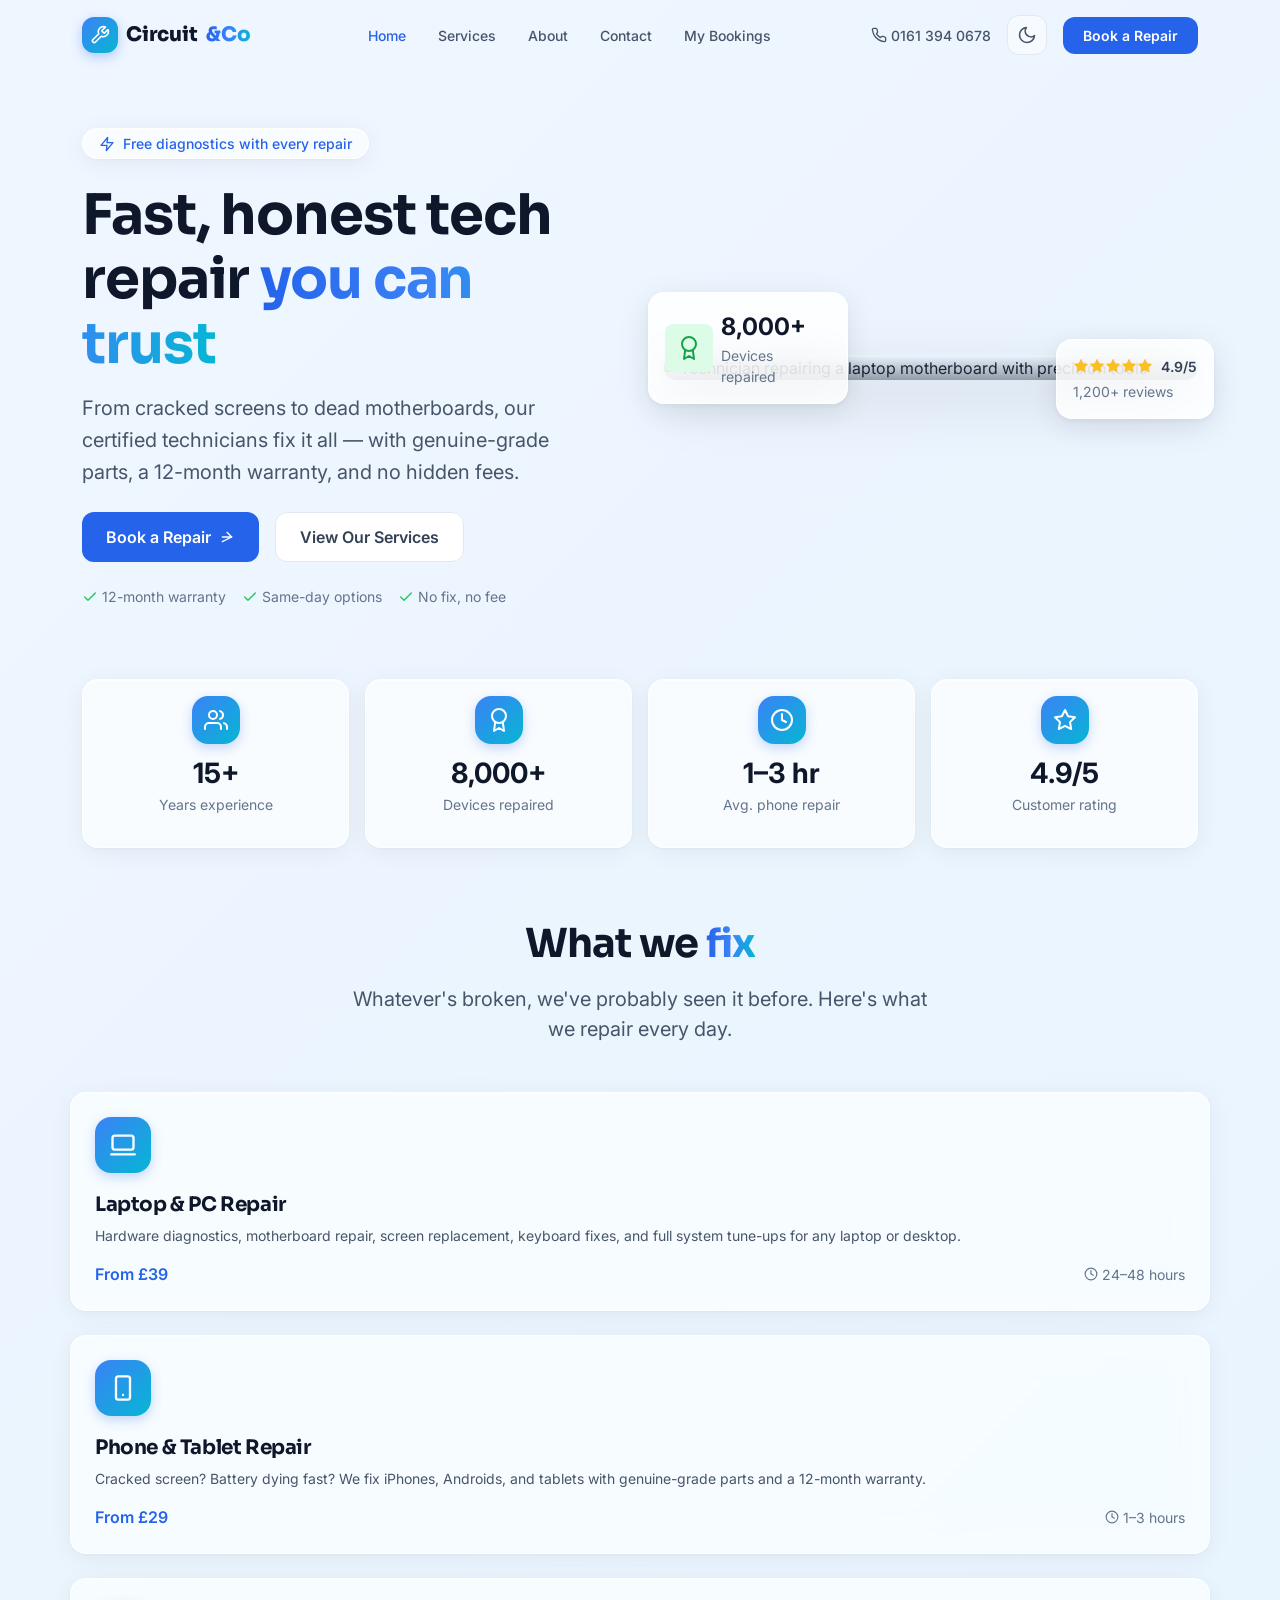
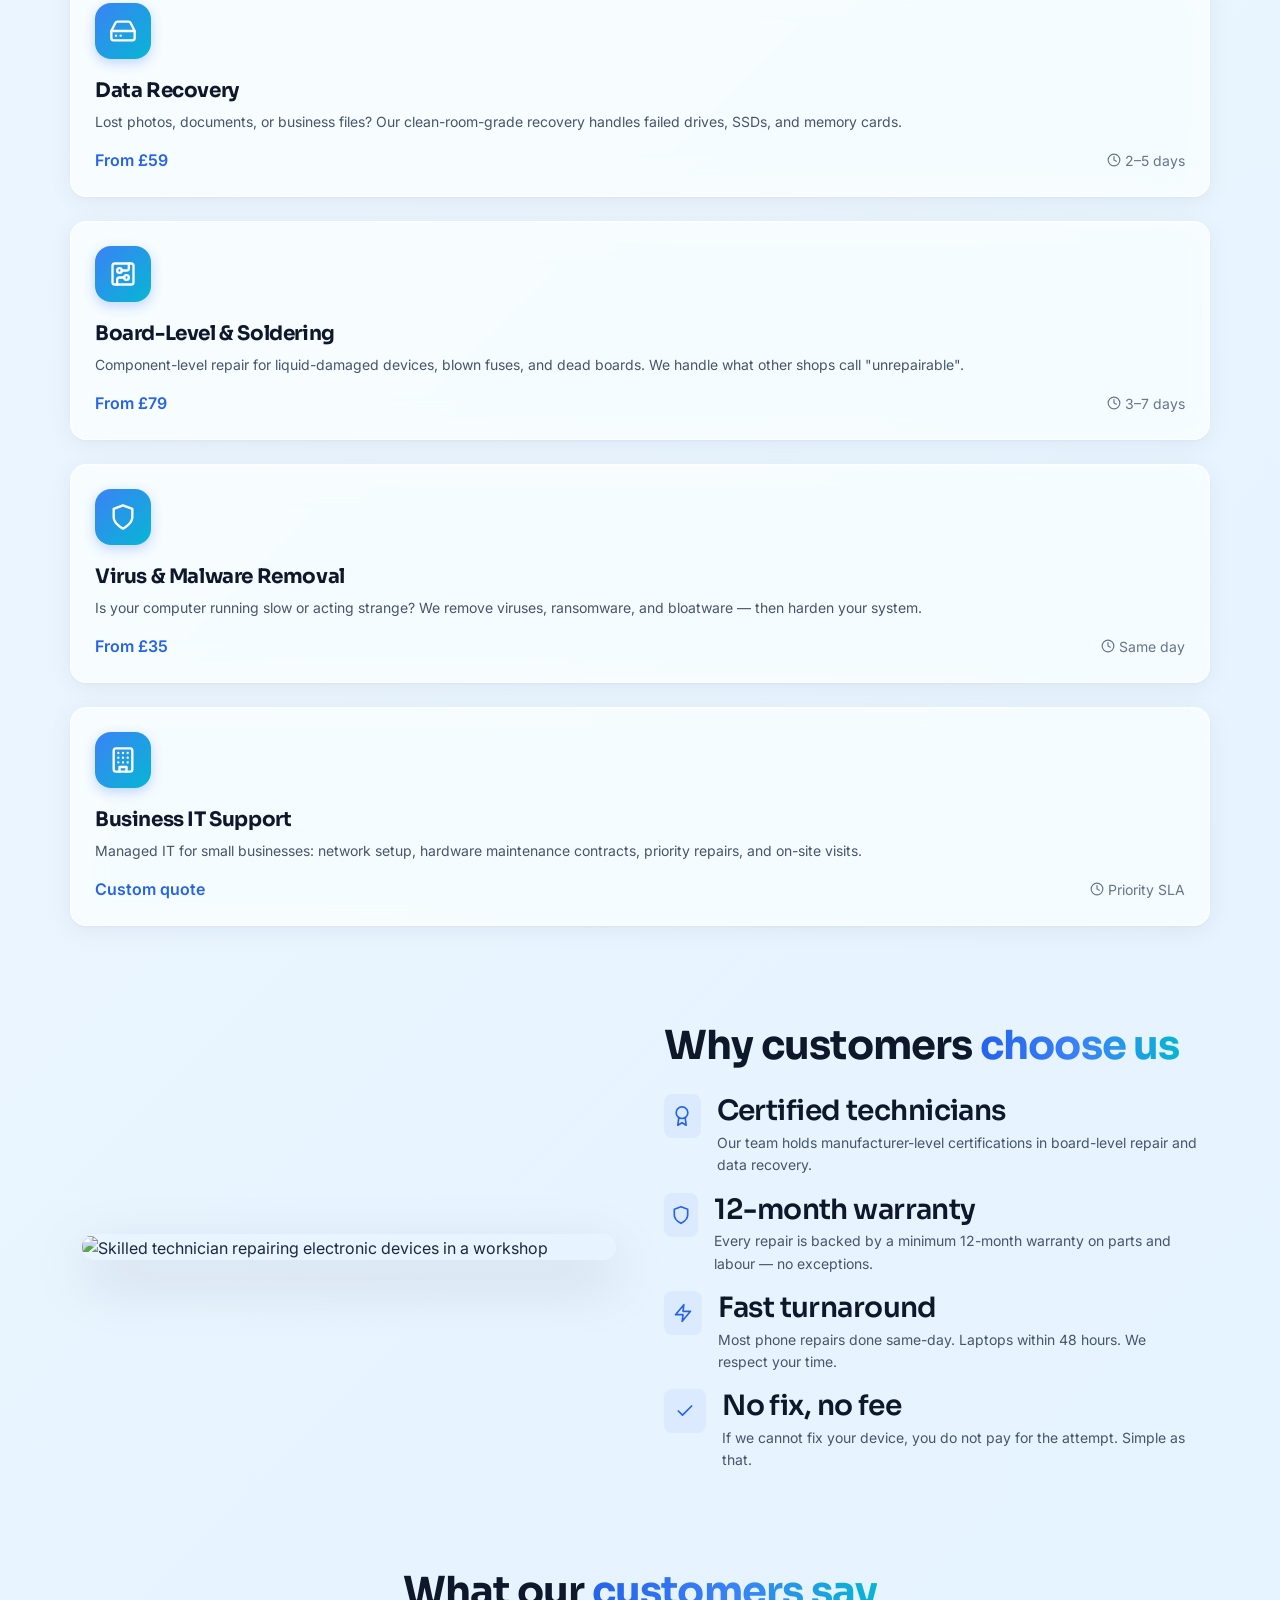
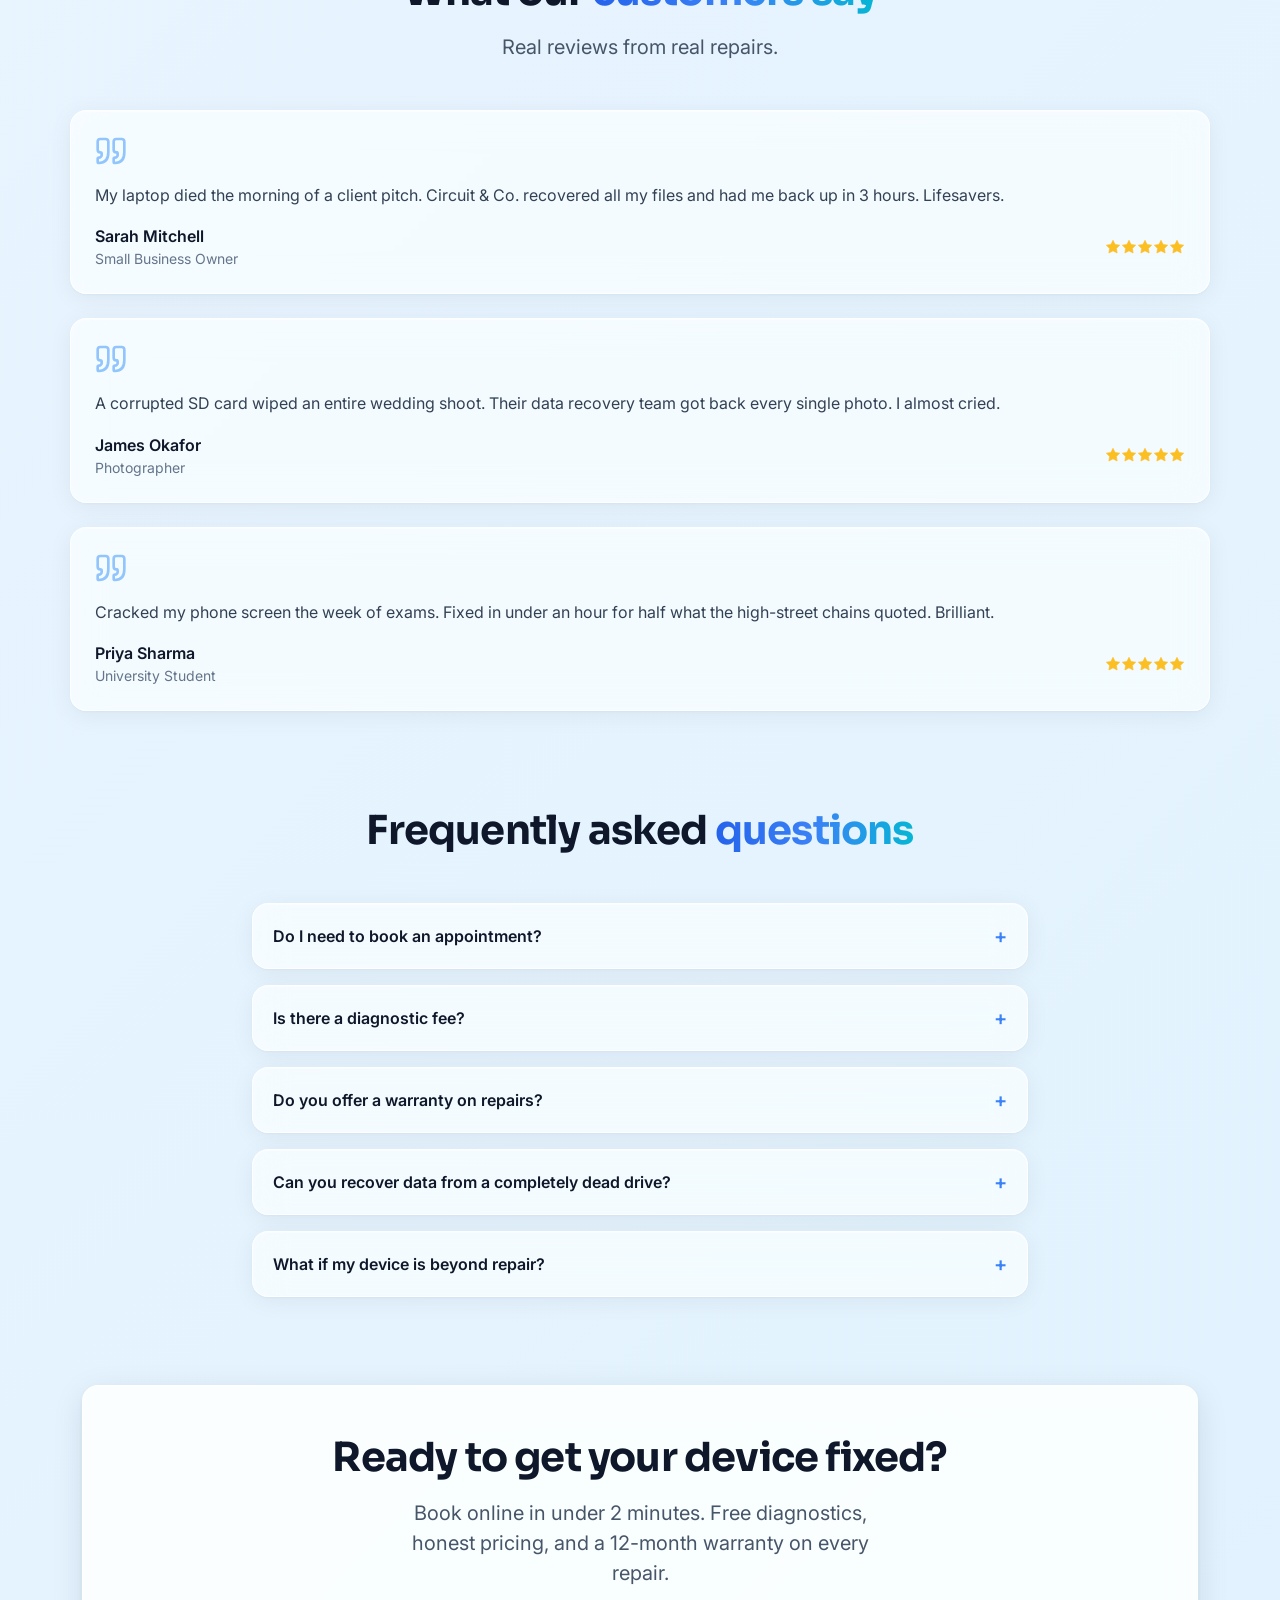
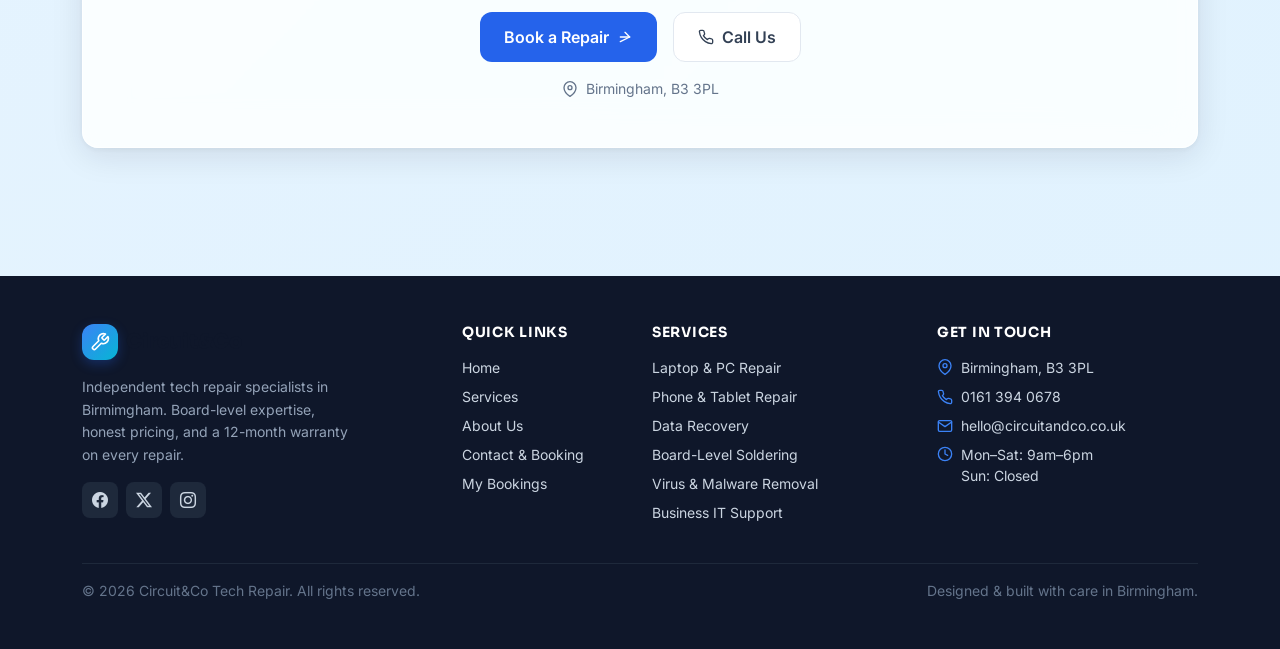
==== commit 61ab4e78: "Update location references from Manchester to Birmingham" ====
--- a/index.html
+++ b/index.html
@@ -3,8 +3,8 @@
   <head>
     <meta charset="UTF-8" />
     <meta name="viewport" content="width=device-width, initial-scale=1.0" />
-    <meta name="description" content="Circuit&Co — Manchester's independent tech repair specialists. Laptop, phone, and board-level repair with a 12-month warranty and no-fix, no-fee guarantee." />
-    <title>Circuit&Co | Tech Repair Specialists in Manchester</title>
+    <meta name="description" content="Circuit&Co — Birmimgham's independent tech repair specialists. Laptop, phone, and board-level repair with a 12-month warranty and no-fix, no-fee guarantee." />
+    <title>Circuit&Co | Tech Repair Specialists in Birmingham</title>
     <link href="https://cdn.jsdelivr.net/npm/bootstrap@5.3.3/dist/css/bootstrap.min.css" rel="stylesheet" />
     <link href="https://cdn.jsdelivr.net/npm/bootstrap-icons@1.11.3/font/bootstrap-icons.min.css" rel="stylesheet" />
     <link href="style.css" rel="stylesheet" />
@@ -216,7 +216,7 @@
             </div>
             <div class="d-flex align-items-center justify-content-center gap-2 small" style="color: var(--slate-500);">
               <svg xmlns="http://www.w3.org/2000/svg" width="16" height="16" viewBox="0 0 24 24" fill="none" stroke="currentColor" stroke-width="2" stroke-linecap="round" stroke-linejoin="round"><path d="M21 10c0 7-9 13-9 13s-9-6-9-13a9 9 0 0 1 18 0z"/><circle cx="12" cy="10" r="3"/></svg>
-              14 Deansgate, Manchester M3 4PR
+              Birmingham, B3 3PL
             </div>
           </div>
         </div>
@@ -234,7 +234,7 @@
               Circuit&Co
             </a>
             <p class="small" style="color: var(--slate-400); line-height: 1.6; max-width: 280px;">
-              Independent tech repair specialists in Manchester. Board-level expertise, honest pricing, and a 12-month warranty on every repair.
+              Independent tech repair specialists in Birmimgham. Board-level expertise, honest pricing, and a 12-month warranty on every repair.
             </p>
             <div class="d-flex gap-2 mt-3">
               <a href="#" class="footer-social" aria-label="Facebook"><i class="bi bi-facebook"></i></a>
@@ -266,7 +266,7 @@
           <div class="col-lg-3">
             <h3>Get in Touch</h3>
             <ul class="list-unstyled d-flex flex-column gap-2 small">
-              <li class="d-flex align-items-start gap-2"><svg xmlns="http://www.w3.org/2000/svg" width="16" height="16" viewBox="0 0 24 24" fill="none" stroke="#3b82f6" stroke-width="2" stroke-linecap="round" stroke-linejoin="round" style="margin-top: 2px; flex-shrink: 0;"><path d="M21 10c0 7-9 13-9 13s-9-6-9-13a9 9 0 0 1 18 0z"/><circle cx="12" cy="10" r="3"/></svg> 14 Deansgate, Manchester M3 4PR</li>
+              <li class="d-flex align-items-start gap-2"><svg xmlns="http://www.w3.org/2000/svg" width="16" height="16" viewBox="0 0 24 24" fill="none" stroke="#3b82f6" stroke-width="2" stroke-linecap="round" stroke-linejoin="round" style="margin-top: 2px; flex-shrink: 0;"><path d="M21 10c0 7-9 13-9 13s-9-6-9-13a9 9 0 0 1 18 0z"/><circle cx="12" cy="10" r="3"/></svg> Birmingham, B3 3PL</li>
               <li class="d-flex align-items-center gap-2"><svg xmlns="http://www.w3.org/2000/svg" width="16" height="16" viewBox="0 0 24 24" fill="none" stroke="#3b82f6" stroke-width="2" stroke-linecap="round" stroke-linejoin="round" style="flex-shrink: 0;"><path d="M22 16.92v3a2 2 0 0 1-2.18 2 19.79 19.79 0 0 1-8.63-3.07 19.5 19.5 0 0 1-6-6 19.79 19.79 0 0 1-3.07-8.67A2 2 0 0 1 4.11 2h3a2 2 0 0 1 2 1.72 12.84 12.84 0 0 0 .7 2.81 2 2 0 0 1-.45 2.11L8.09 9.91a16 16 0 0 0 6 6l1.27-1.27a2 2 0 0 1 2.11-.45 12.84 12.84 0 0 0 2.81.7A2 2 0 0 1 22 16.92z"/></svg> <a href="tel:+441613940678">0161 394 0678</a></li>
               <li class="d-flex align-items-center gap-2"><svg xmlns="http://www.w3.org/2000/svg" width="16" height="16" viewBox="0 0 24 24" fill="none" stroke="#3b82f6" stroke-width="2" stroke-linecap="round" stroke-linejoin="round" style="flex-shrink: 0;"><path d="M4 4h16c1.1 0 2 .9 2 2v12c0 1.1-.9 2-2 2H4c-1.1 0-2-.9-2-2V6c0-1.1.9-2 2-2z"/><polyline points="22,6 12,13 2,6"/></svg> <a href="mailto:hello@circuitandco.co.uk">hello@circuitandco.co.uk</a></li>
               <li class="d-flex align-items-start gap-2"><svg xmlns="http://www.w3.org/2000/svg" width="16" height="16" viewBox="0 0 24 24" fill="none" stroke="#3b82f6" stroke-width="2" stroke-linecap="round" stroke-linejoin="round" style="margin-top: 2px; flex-shrink: 0;"><circle cx="12" cy="12" r="10"/><polyline points="12 6 12 12 16 14"/></svg> Mon–Sat: 9am–6pm<br>Sun: Closed</li>
@@ -275,7 +275,7 @@
         </div>
         <div class="mt-4 pt-3 d-flex flex-column flex-sm-row justify-content-between align-items-center gap-2 small" style="border-top: 1px solid var(--slate-800); color: var(--slate-500);">
           <p class="mb-0">&copy; <span id="current-year"></span> Circuit&Co Tech Repair. All rights reserved.</p>
-          <p class="mb-0">Designed &amp; built with care in Manchester.</p>
+          <p class="mb-0">Designed &amp; built with care in Birmingham.</p>
         </div>
       </div>
     </footer>
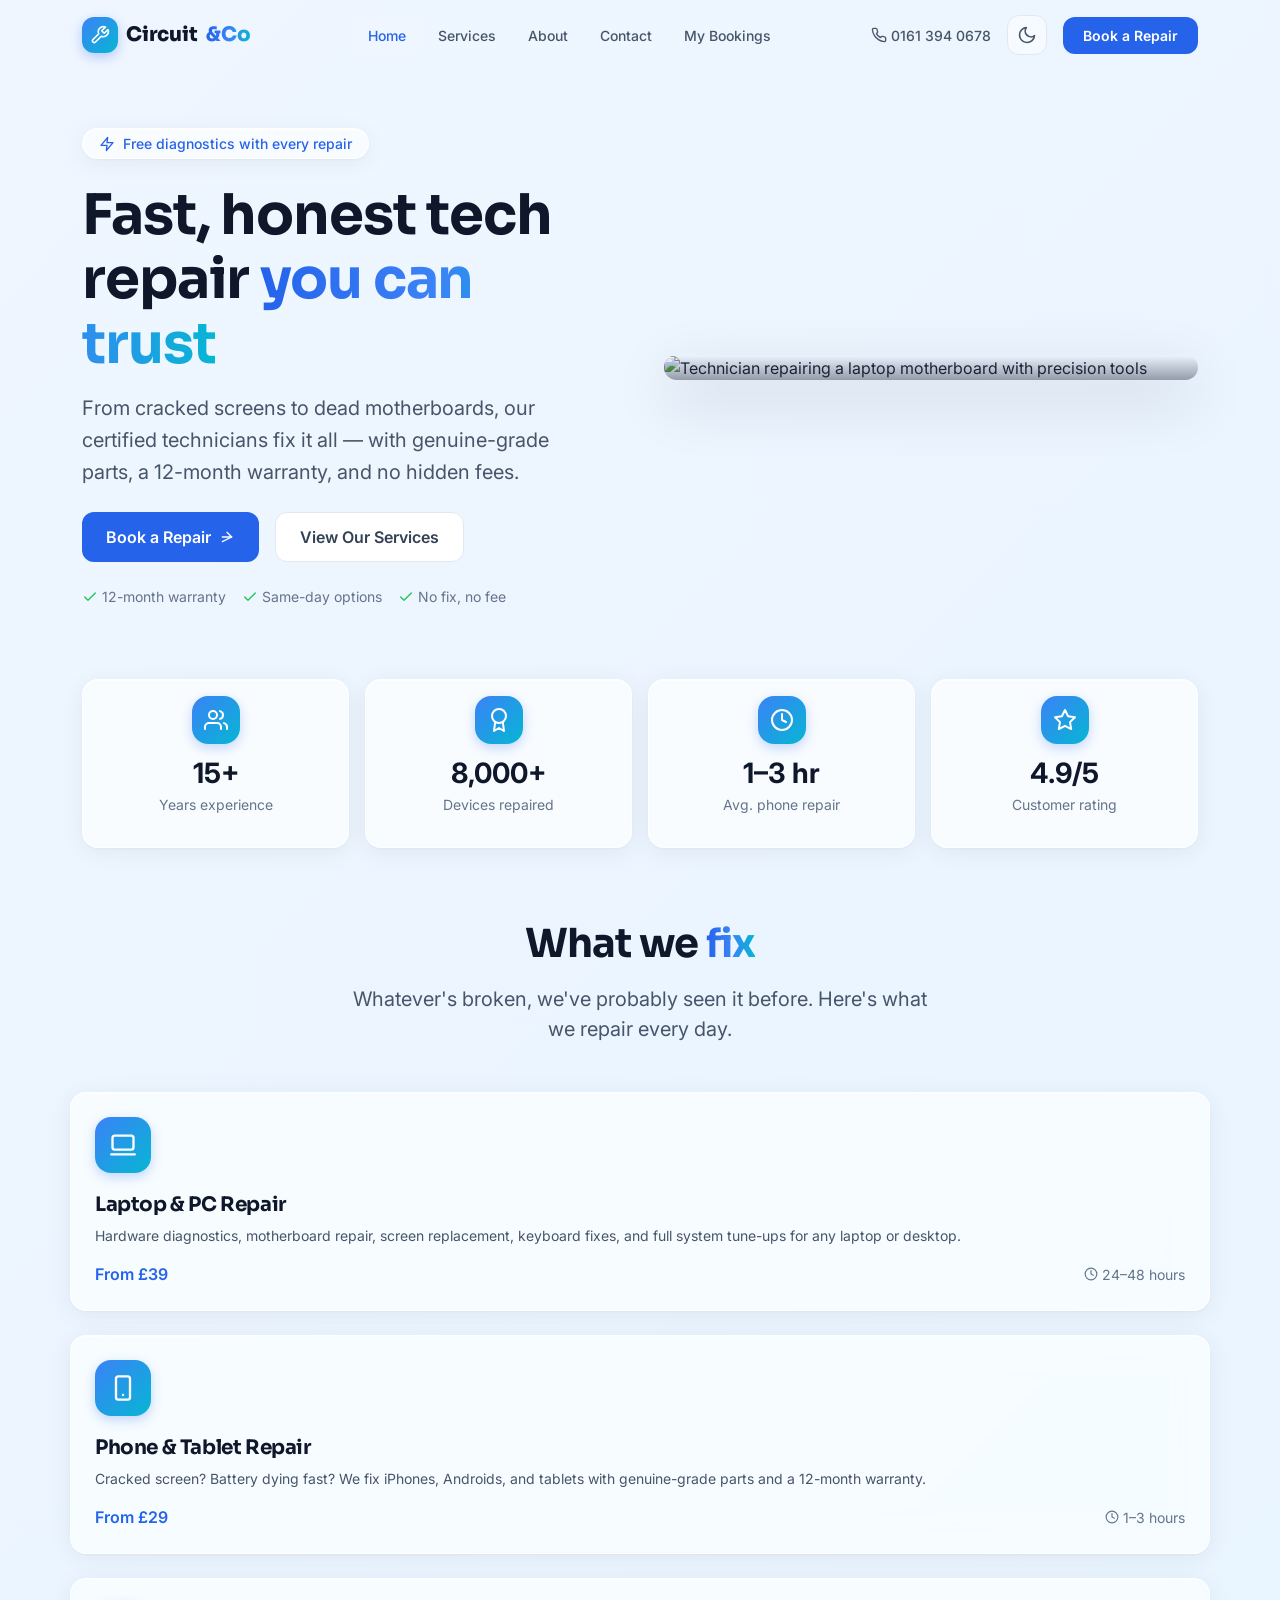
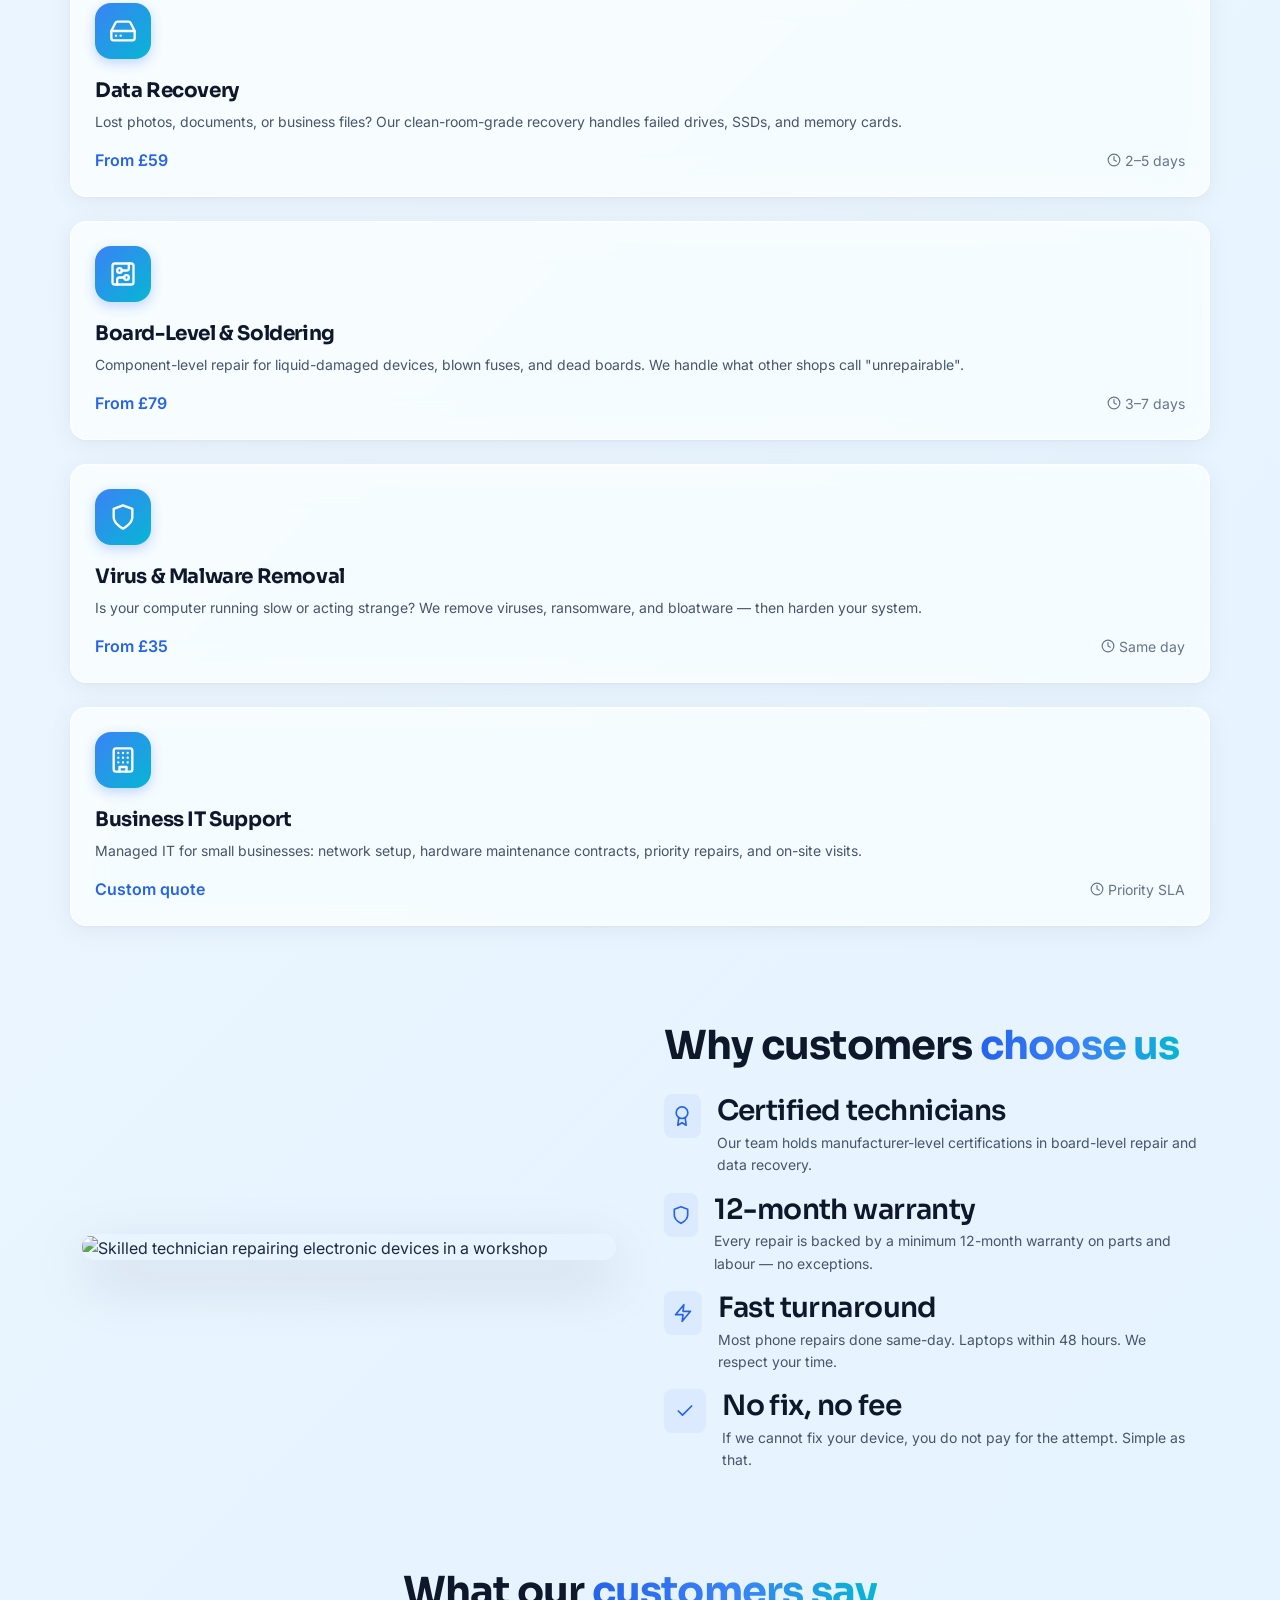
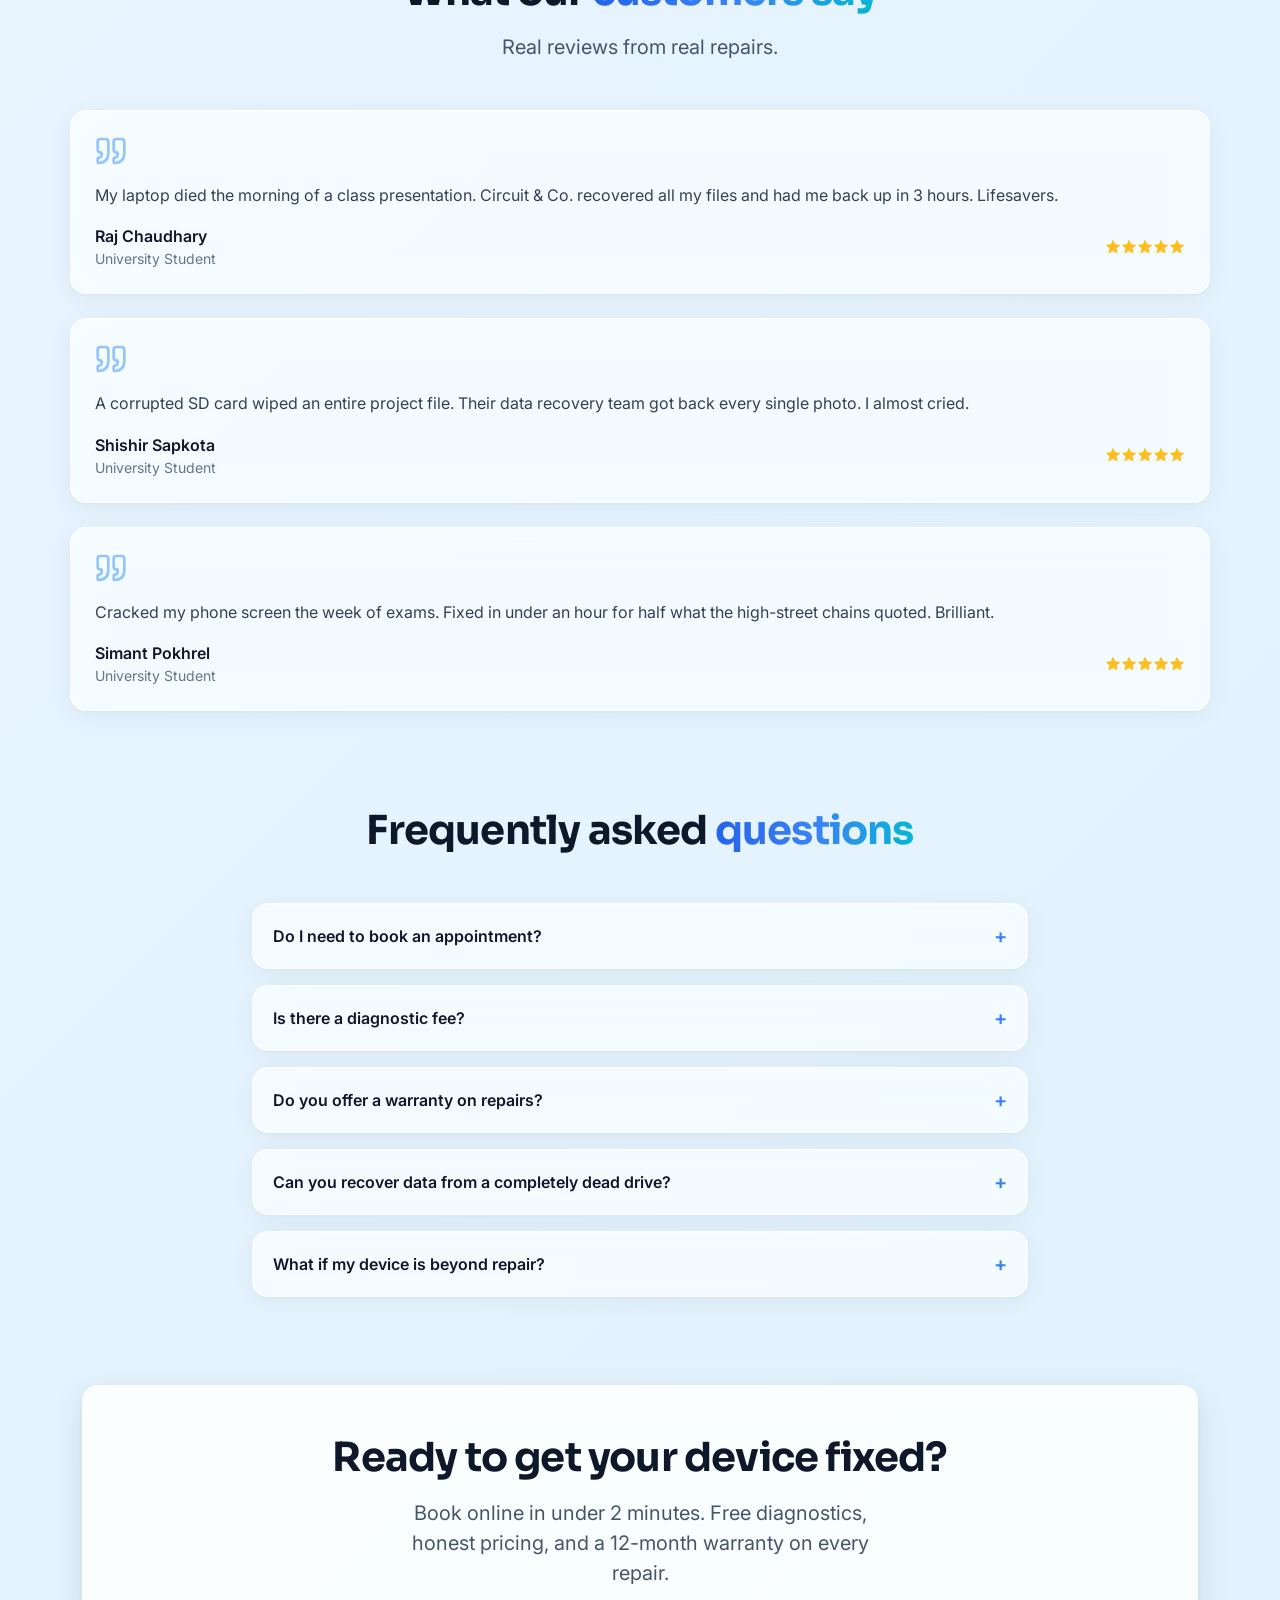
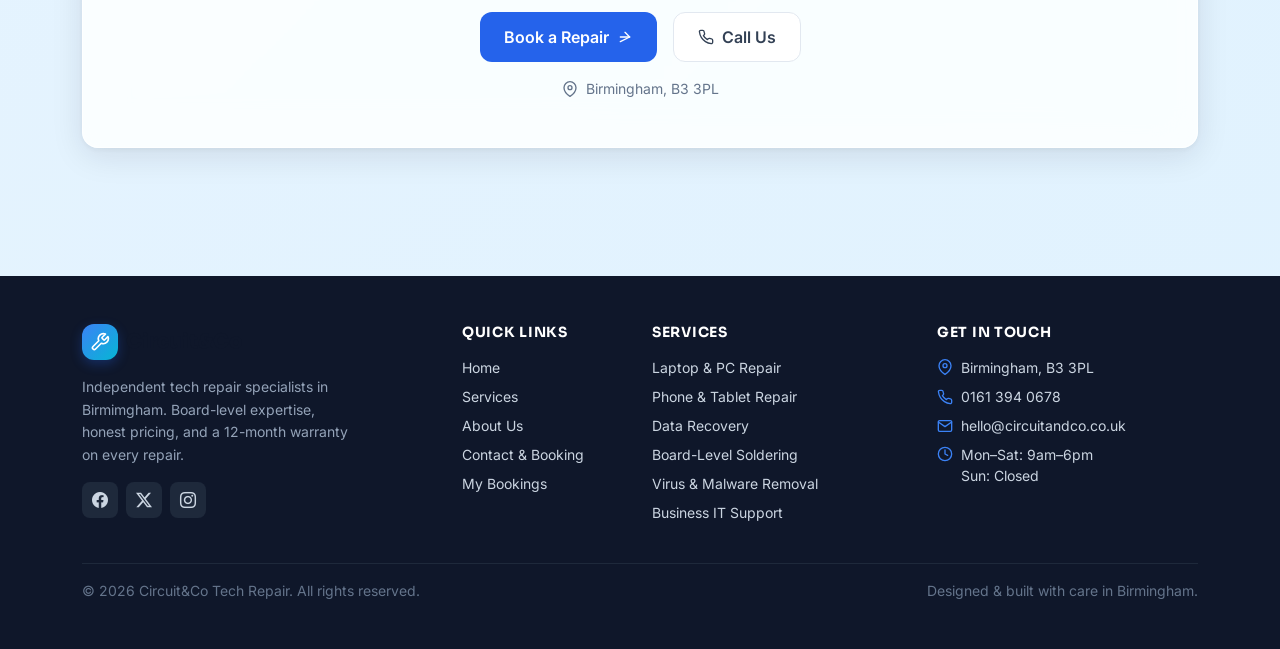
==== commit 73e7b5b0: "Remove device repair stats and reviews from index.html Removed several elements related to device re" ====
--- a/index.html
+++ b/index.html
@@ -79,24 +79,6 @@
                   <img src="https://images.pexels.com/photos/7639370/pexels-photo-7639370.jpeg?auto=compress&cs=tinysrgb&h=650&w=940" alt="Technician repairing a laptop motherboard with precision tools" />
                   <div class="hero-img-overlay"></div>
                 </div>
-                <div class="glass-strong float-card position-absolute p-3" style="bottom: -24px; left: -16px; max-width: 200px;">
-                  <div class="d-flex align-items-center gap-2">
-                    <div class="d-flex align-items-center justify-content-center rounded-3" style="width: 48px; height: 48px; background: var(--success-100); color: var(--success-600);">
-                      <svg xmlns="http://www.w3.org/2000/svg" width="24" height="24" viewBox="0 0 24 24" fill="none" stroke="currentColor" stroke-width="2" stroke-linecap="round" stroke-linejoin="round"><circle cx="12" cy="8" r="7"/><polyline points="8.21 13.89 7 23 12 20 17 23 15.79 13.88"/></svg>
-                    </div>
-                    <div>
-                      <p class="fs-4 fw-bold mb-0" style="color: var(--slate-900);">8,000+</p>
-                      <p class="small mb-0" style="color: var(--slate-500);">Devices repaired</p>
-                    </div>
-                  </div>
-                </div>
-                <div class="glass-strong float-card position-absolute p-3" style="top: -16px; right: -16px; animation-delay: 1s;">
-                  <div class="d-flex align-items-center gap-2">
-                    <div class="d-flex" id="hero-stars"></div>
-                    <span class="small fw-semibold" style="color: var(--slate-700);">4.9/5</span>
-                  </div>
-                  <p class="small mb-0 mt-1" style="color: var(--slate-500);">1,200+ reviews</p>
-                </div>
               </div>
             </div>
           </div>
--- a/style.css
+++ b/style.css
@@ -215,6 +215,126 @@
   box-shadow: 0 12px 40px rgba(15, 23, 42, 0.12);
   transform: translateY(-4px);
 }
+.service-card:active {
+  transform: translateY(-1px) scale(0.98);
+  transition: transform 0.1s ease;
+}
+.service-card:focus-visible {
+  outline: 2px solid var(--primary-500);
+  outline-offset: 3px;
+}
+.service-card-img-wrap { overflow: hidden; }
+.service-card-img {
+  transition: transform 0.5s ease;
+}
+.service-card:hover .service-card-img {
+  transform: scale(1.08);
+}
+.service-card:hover .service-card-icon {
+  transform: rotate(-6deg) scale(1.05);
+}
+.service-card-icon {
+  transition: transform 0.3s ease;
+}
+.service-card-expand {
+  position: absolute;
+  top: 12px;
+  right: 12px;
+  width: 32px;
+  height: 32px;
+  display: flex;
+  align-items: center;
+  justify-content: center;
+  border-radius: 50%;
+  background: rgba(255, 255, 255, 0.85);
+  backdrop-filter: blur(8px);
+  color: var(--primary-600);
+  opacity: 0;
+  transform: translateY(-6px);
+  transition: all 0.25s ease;
+}
+.service-card:hover .service-card-expand,
+.service-card:focus-visible .service-card-expand {
+  opacity: 1;
+  transform: translateY(0);
+}
+
+/* ===== Service detail modal ===== */
+.service-modal .modal-dialog {
+  max-width: 620px;
+  transform: scale(0.9) translateY(24px);
+  opacity: 0;
+  transition: transform 0.35s cubic-bezier(0.34, 1.56, 0.64, 1), opacity 0.25s ease;
+}
+.service-modal.show .modal-dialog {
+  transform: scale(1) translateY(0);
+  opacity: 1;
+}
+.service-modal-content {
+  background: rgba(255, 255, 255, 0.92);
+  backdrop-filter: blur(20px) saturate(180%);
+  -webkit-backdrop-filter: blur(20px) saturate(180%);
+  border: 1px solid rgba(255, 255, 255, 0.8);
+  border-radius: 1.25rem;
+  overflow: hidden;
+  box-shadow: 0 24px 64px rgba(15, 23, 42, 0.25);
+}
+.service-modal-img-wrap {
+  position: relative;
+  height: 220px;
+  overflow: hidden;
+}
+.service-modal-img {
+  width: 100%;
+  height: 100%;
+  object-fit: cover;
+}
+.service-modal-img-overlay {
+  position: absolute;
+  inset: 0;
+  background: linear-gradient(to top, rgba(15, 23, 42, 0.55), transparent);
+}
+.service-modal-icon {
+  position: absolute;
+  bottom: 16px;
+  left: 20px;
+  width: 52px;
+  height: 52px;
+  display: flex;
+  align-items: center;
+  justify-content: center;
+  border-radius: 0.9rem;
+  background: rgba(255, 255, 255, 0.92);
+  backdrop-filter: blur(8px);
+  color: var(--primary-600);
+  box-shadow: 0 4px 14px rgba(15, 23, 42, 0.15);
+}
+.service-modal-close {
+  position: absolute;
+  top: 14px;
+  right: 14px;
+  z-index: 2;
+  width: 32px;
+  height: 32px;
+  padding: 0;
+  border: 0;
+  border-radius: 50%;
+  background: rgba(255, 255, 255, 0.85);
+  backdrop-filter: blur(8px);
+  opacity: 1;
+  display: flex;
+  align-items: center;
+  justify-content: center;
+  color: var(--primary-600);
+  cursor: pointer;
+}
+.service-modal-close:hover {
+  background: rgba(255, 255, 255, 0.95);
+}
+.service-modal-close svg {
+  width: 18px;
+  height: 18px;
+}
 .service-icon-wrap {
   display: flex;
   align-items: center;
@@ -518,6 +638,24 @@
   box-shadow: 0 8px 32px rgba(0, 0, 0, 0.4), inset 0 1px 0 rgba(255, 255, 255, 0.05);
 }
 
+[data-theme="dark"] .service-modal-content {
+  background: rgba(30, 41, 59, 0.92);
+  border: 1px solid rgba(100, 116, 139, 0.25);
+  box-shadow: 0 24px 64px rgba(0, 0, 0, 0.5);
+}
+[data-theme="dark"] .service-modal-title,
+[data-theme="dark"] .service-modal-price {
+  color: var(--slate-100) !important;
+}
+[data-theme="dark"] .service-modal-close {
+  background: rgba(51, 65, 85, 0.85);
+  color: var(--primary-400, var(--primary-500));
+}
+[data-theme="dark"] .service-card-expand {
+  background: rgba(30, 41, 59, 0.85);
+  color: var(--primary-400, var(--primary-500));
+}
+
 [data-theme="dark"] .navbar-custom.scrolled {
   background: rgba(15, 23, 42, 0.8);
   border-bottom: 1px solid rgba(100, 116, 139, 0.2);
@@ -645,170 +783,6 @@
   background: var(--primary-500);
 }
 
-/* ===== Interactive timeline ===== */
-.timeline {
-  position: relative;
-  padding: 2rem 0;
-}
-.timeline::before {
-  content: '';
-  position: absolute;
-  left: 50%;
-  top: 0;
-  bottom: 0;
-  width: 3px;
-  background: linear-gradient(to bottom, var(--primary-500), var(--accent-500));
-  border-radius: 2px;
-  transform: translateX(-50%);
-}
-.timeline-item {
-  position: relative;
-  width: 50%;
-  padding: 1rem 2.5rem 1rem 0;
-}
-.timeline-item:nth-child(even) {
-  margin-left: 50%;
-  padding: 1rem 0 1rem 2.5rem;
-}
-.timeline-dot {
-  position: absolute;
-  right: -10px;
-  top: 1.5rem;
-  width: 20px;
-  height: 20px;
-  border-radius: 50%;
-  background: var(--primary-600);
-  border: 4px solid #fff;
-  box-shadow: 0 0 0 3px rgba(37, 99, 235, 0.2);
-  cursor: pointer;
-  transition: all 0.3s ease;
-  z-index: 2;
-}
-.timeline-item:nth-child(even) .timeline-dot {
-  right: auto;
-  left: -10px;
-}
-.timeline-dot:hover {
-  transform: scale(1.3);
-  box-shadow: 0 0 0 5px rgba(37, 99, 235, 0.3);
-}
-.timeline-content {
-  display: none;
-}
-.timeline-content.show {
-  display: block;
-}
-.timeline-year {
-  font-family: 'Sora', sans-serif;
-  font-weight: 800;
-  font-size: 1.5rem;
-  color: var(--primary-600);
-  margin-bottom: 0.5rem;
-}
-.timeline-title {
-  font-weight: 700;
-  font-size: 1.125rem;
-  color: var(--slate-900);
-  margin-bottom: 0.5rem;
-}
-.timeline-text {
-  color: var(--slate-600);
-  line-height: 1.6;
-  font-size: 0.9rem;
-}
-@media (max-width: 767px) {
-  .timeline::before {
-    left: 20px;
-  }
-  .timeline-item {
-    width: 100%;
-    padding: 1rem 0 1rem 3rem;
-  }
-  .timeline-item:nth-child(even) {
-    margin-left: 0;
-    padding: 1rem 0 1rem 3rem;
-  }
-  .timeline-dot {
-    left: 10px !important;
-    right: auto !important;
-  }
-}
-
-/* ===== Map pins ===== */
-.map-container {
-  position: relative;
-  border-radius: 1.5rem;
-  overflow: hidden;
-  box-shadow: 0 8px 32px rgba(15, 23, 42, 0.12);
-}
-.map-container img {
-  width: 100%;
-  height: 350px;
-  object-fit: cover;
-}
-.map-pin {
-  position: absolute;
-  width: 32px;
-  height: 32px;
-  cursor: pointer;
-  z-index: 5;
-}
-.map-pin svg {
-  filter: drop-shadow(0 4px 8px rgba(0, 0, 0, 0.3));
-  transition: transform 0.3s ease;
-}
-.map-pin:hover svg {
-  transform: scale(1.2) translateY(-4px);
-}
-.map-pin-popup {
-  position: absolute;
-  bottom: calc(100% + 12px);
-  left: 50%;
-  transform: translateX(-50%);
-  background: #fff;
-  border-radius: 0.75rem;
-  padding: 0.75rem 1rem;
-  box-shadow: 0 8px 24px rgba(15, 23, 42, 0.2);
-  white-space: nowrap;
-  font-size: 0.8125rem;
-  opacity: 0;
-  visibility: hidden;
-  transition: all 0.3s ease;
-  z-index: 10;
-}
-.map-pin-popup::after {
-  content: '';
-  position: absolute;
-  top: 100%;
-  left: 50%;
-  transform: translateX(-50%);
-  border: 6px solid transparent;
-  border-top-color: #fff;
-}
-.map-pin.active .map-pin-popup {
-  opacity: 1;
-  visibility: visible;
-  transform: translateX(-50%) translateY(-4px);
-}
-[data-theme="dark"] .map-pin-popup {
-  background: var(--slate-100);
-  color: var(--slate-700);
-}
-[data-theme="dark"] .map-pin-popup::after {
-  border-top-color: var(--slate-100);
-}
-.map-pin-popup strong {
-  display: block;
-  color: var(--slate-900);
-  margin-bottom: 2px;
-}
-[data-theme="dark"] .map-pin-popup strong {
-  color: var(--slate-900);
-}
-.map-pin-popup span {
-  color: var(--slate-500);
-}
-
 /* ===== Pricing summary ===== */
 .pricing-summary {
   border-radius: 1rem;
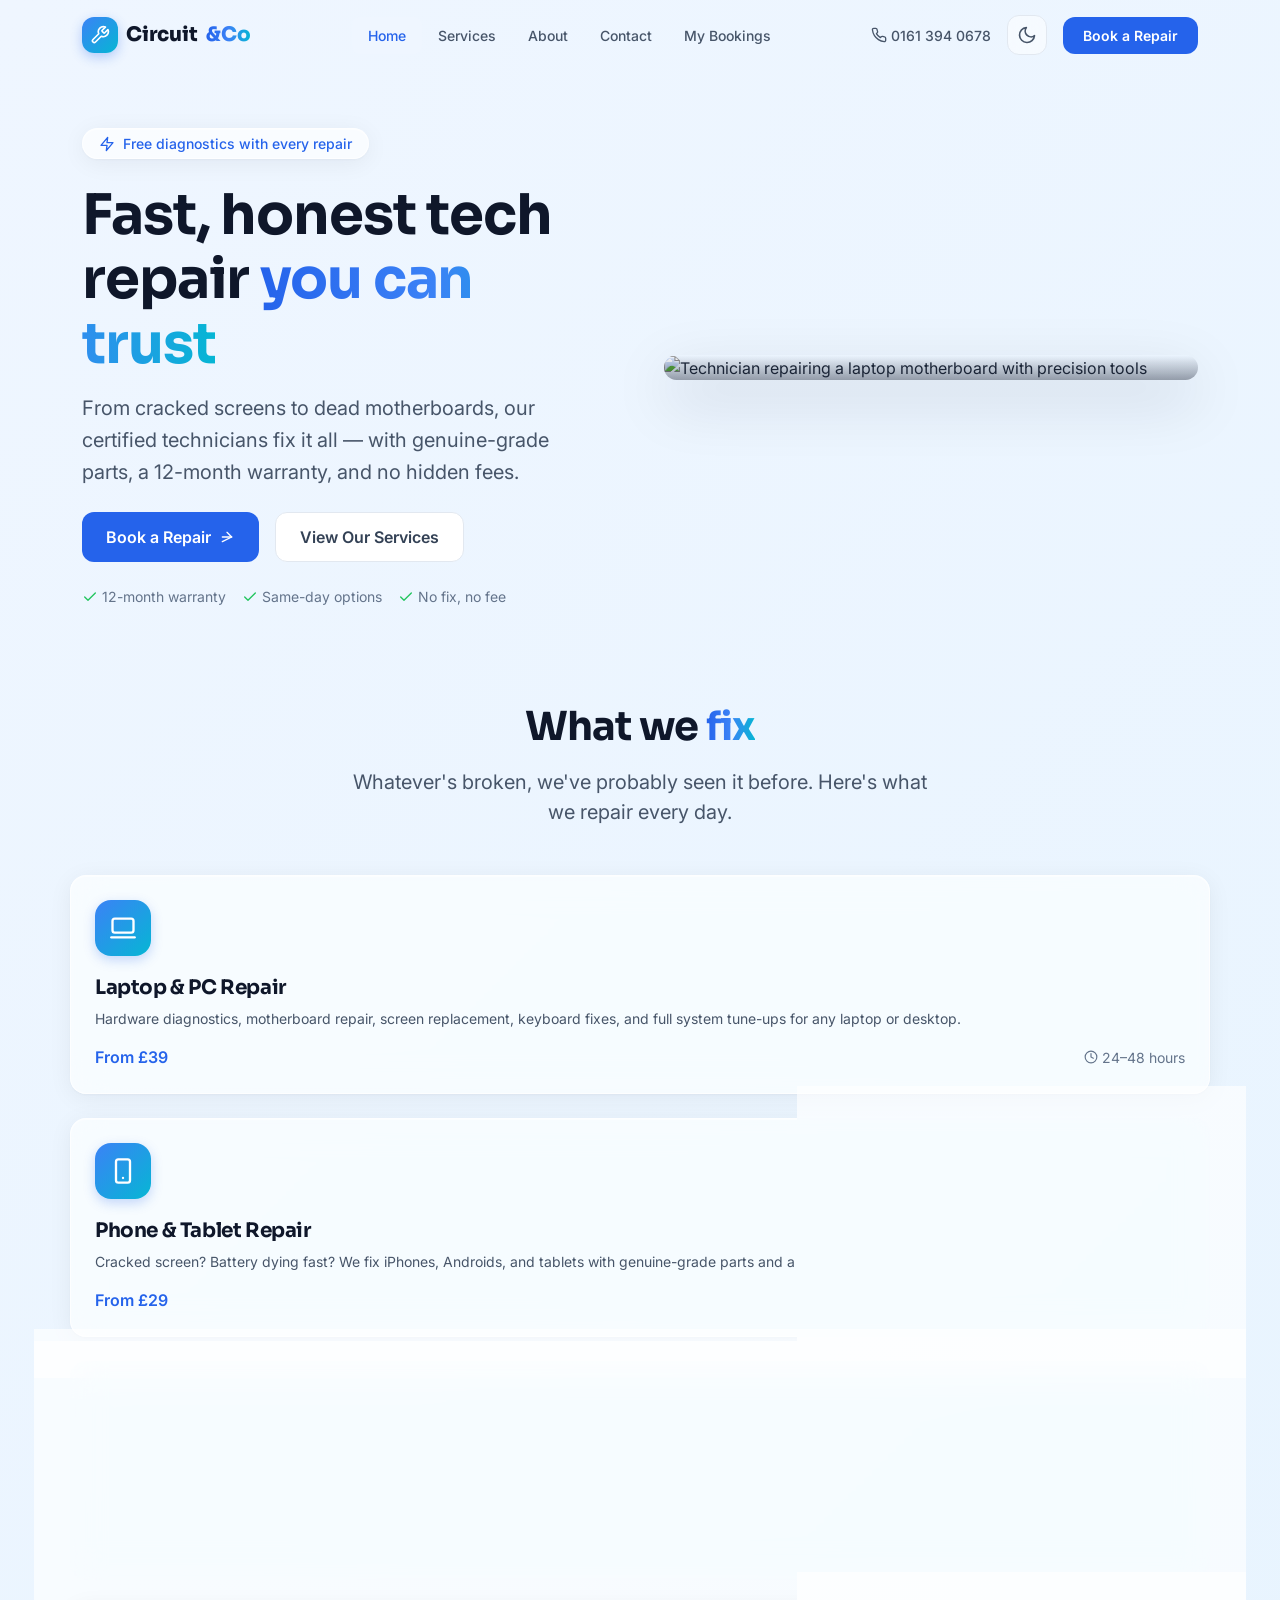
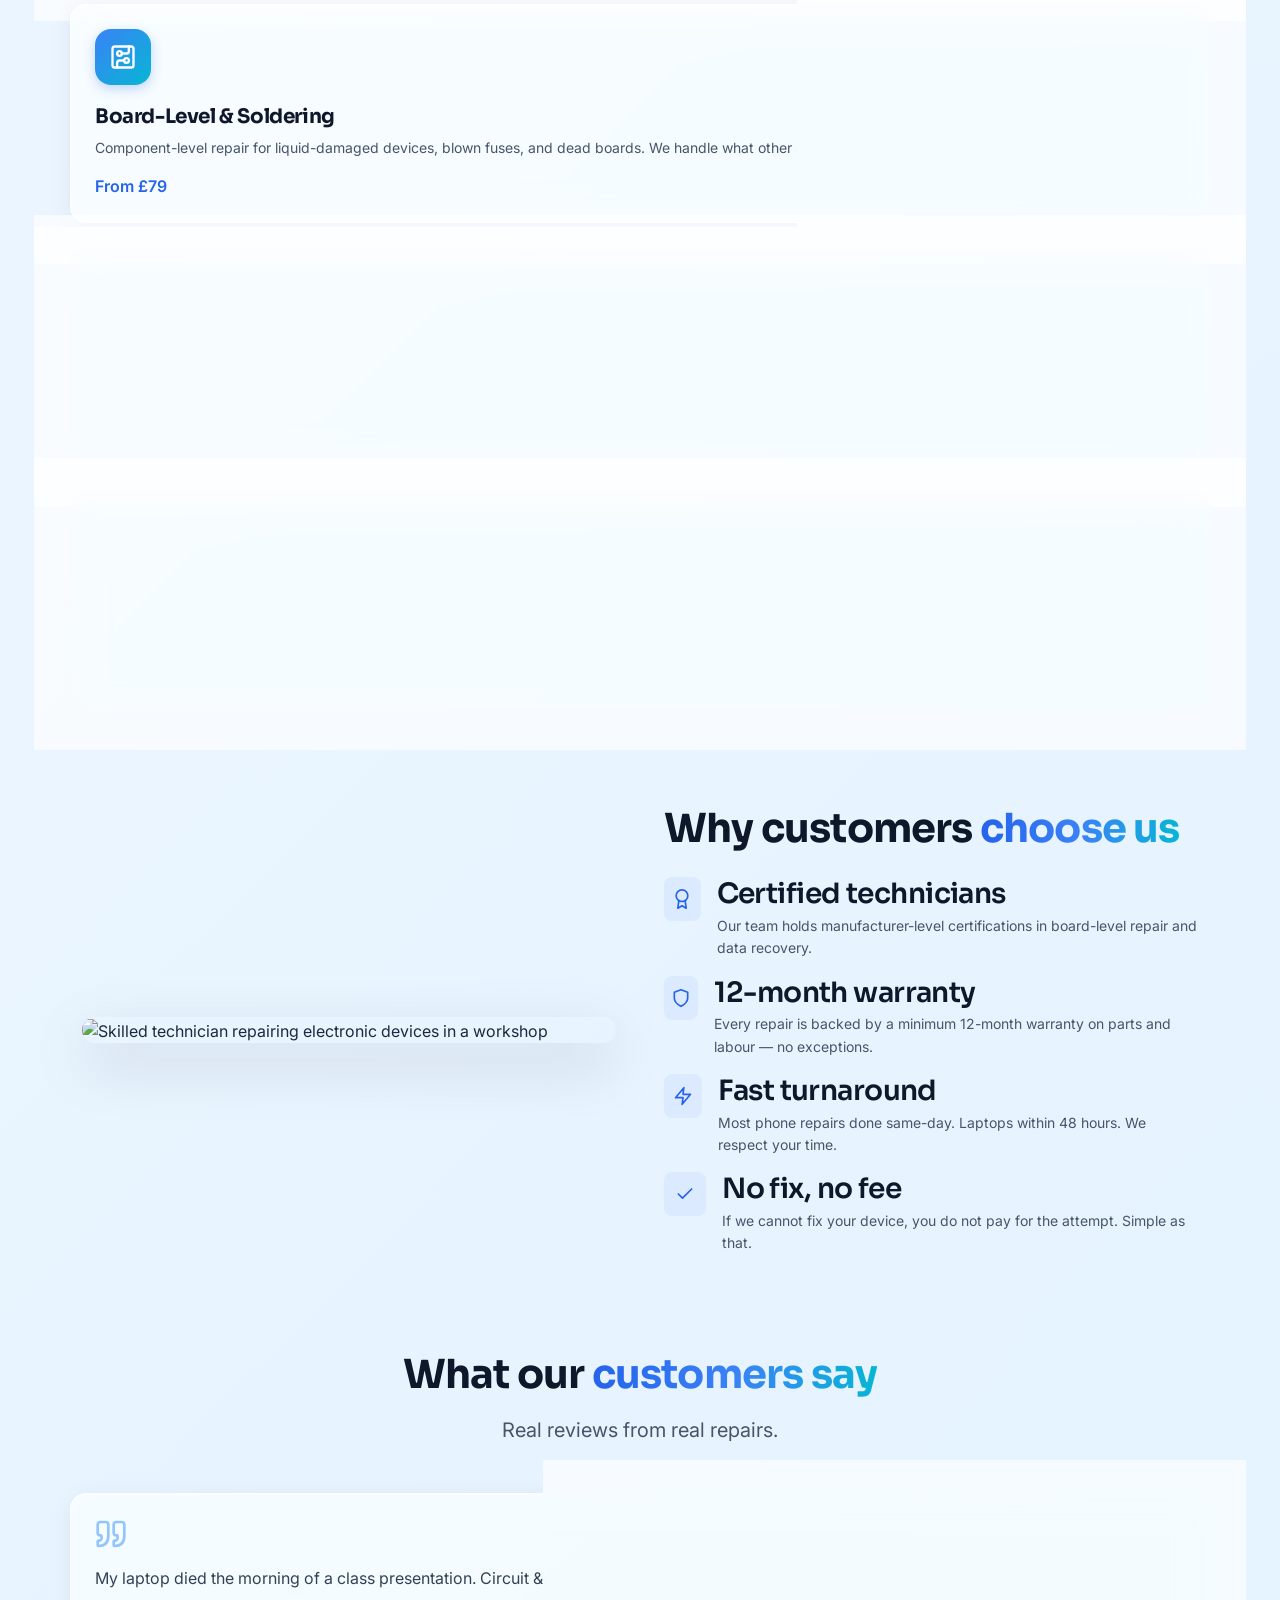
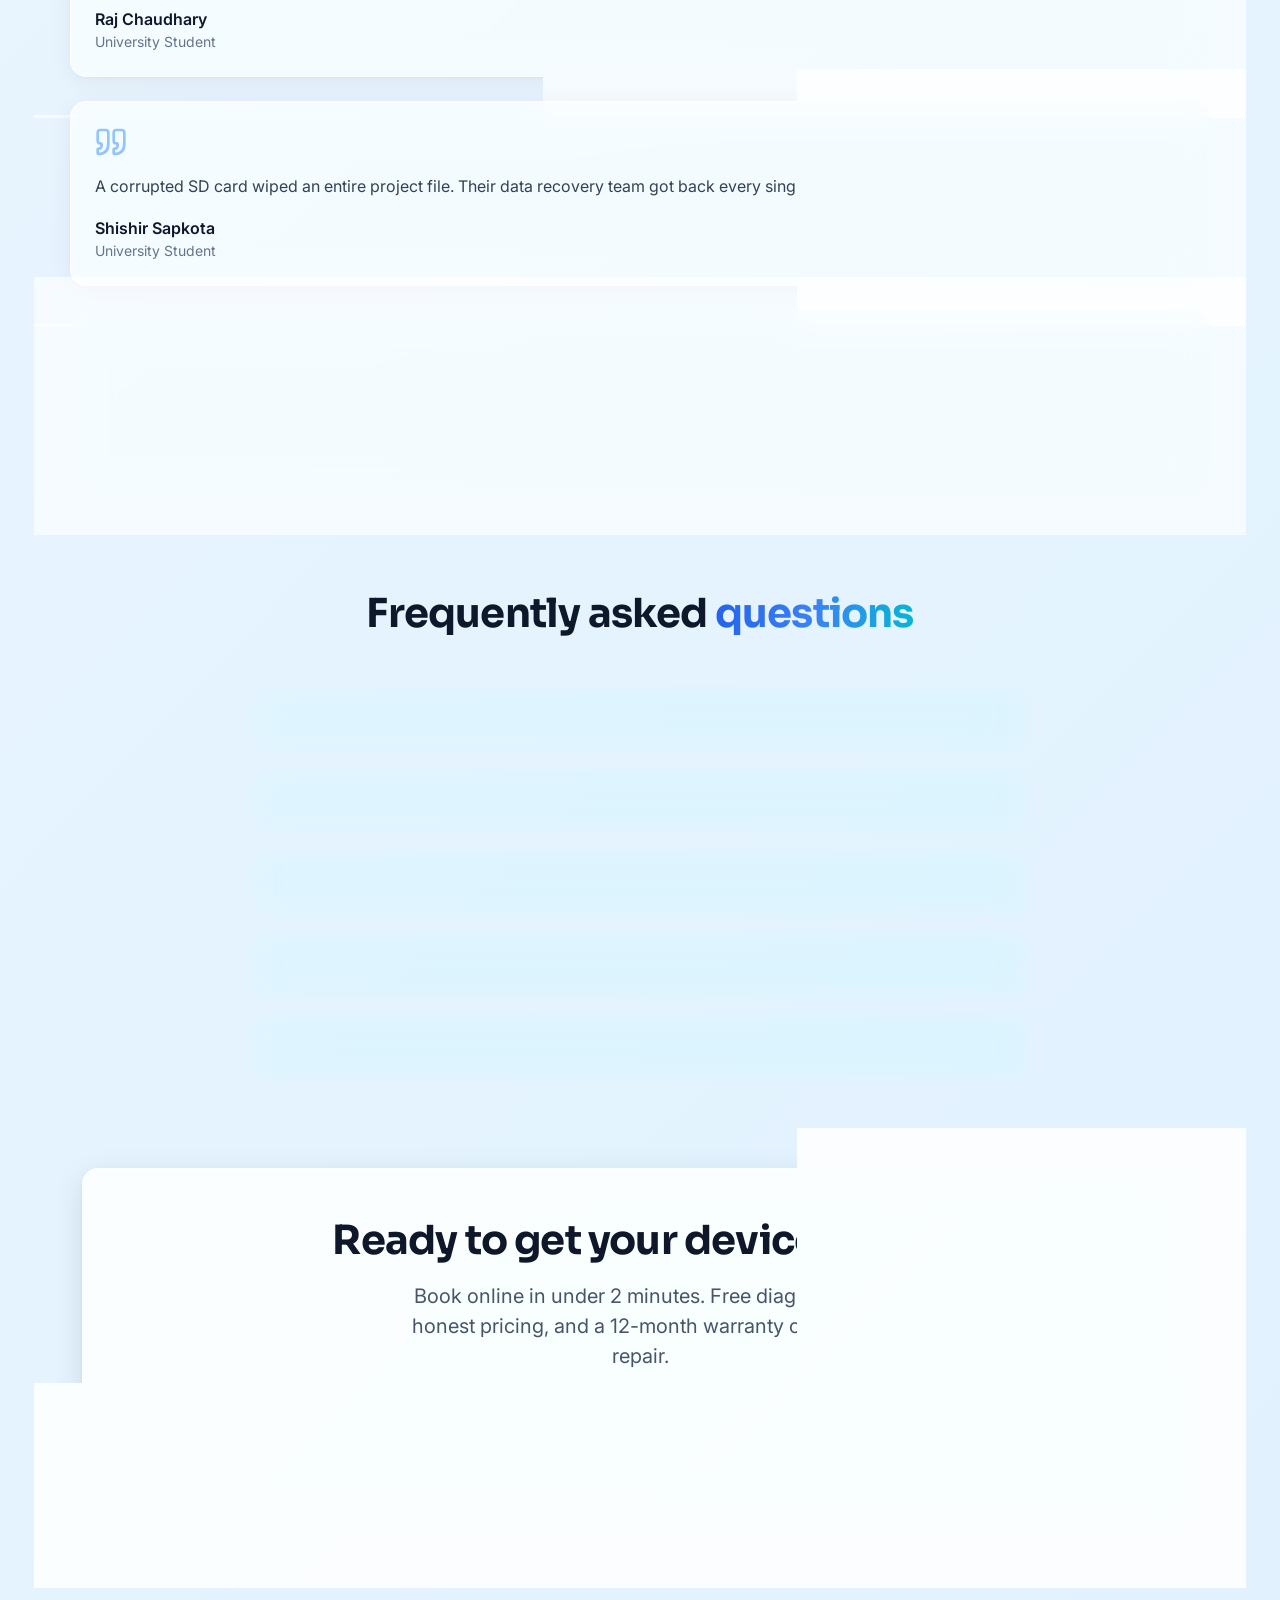
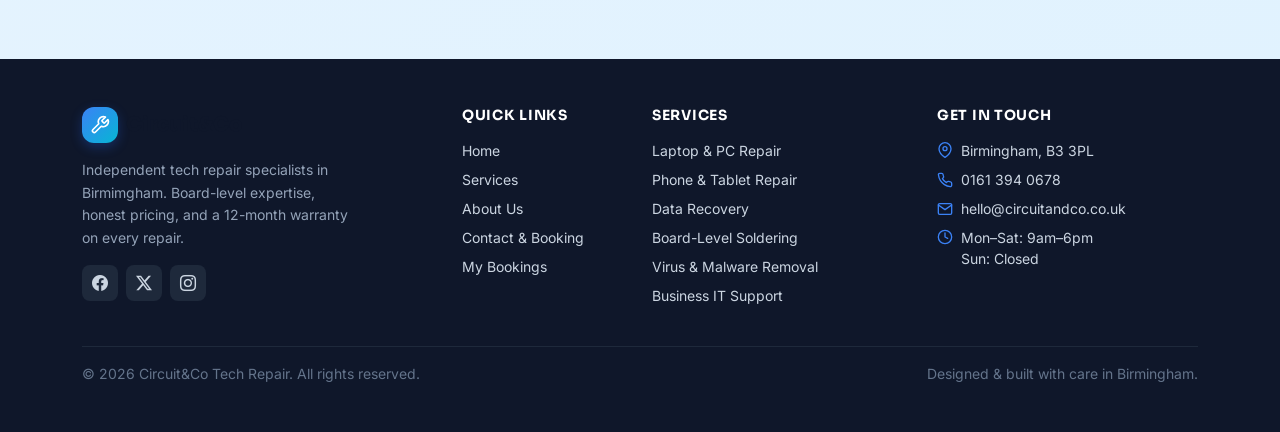
==== commit 55ba9165: "Replace stats bar with services preview section Removed the stats bar section and replaced it with a" ====
--- a/index.html
+++ b/index.html
@@ -85,58 +85,62 @@
         </div>
       </section>
 
-      <!-- Stats bar -->
-      <section class="py-4">
-        <div class="container">
-          <div class="row g-3 stagger" id="stats-bar">
-            <div class="col-6 col-lg-3">
-              <div class="glass p-3 text-center">
-                <div class="service-icon-wrap mx-auto mb-2" style="width: 48px; height: 48px;">
-                  <svg xmlns="http://www.w3.org/2000/svg" width="24" height="24" viewBox="0 0 24 24" fill="none" stroke="currentColor" stroke-width="2" stroke-linecap="round" stroke-linejoin="round"><path d="M17 21v-2a4 4 0 0 0-4-4H5a4 4 0 0 0-4 4v2"/><circle cx="9" cy="7" r="4"/><path d="M23 21v-2a4 4 0 0 0-3-3.87"/><path d="M16 3.13a4 4 0 0 1 0 7.75"/></svg>
-                </div>
-                <p class="fs-3 fw-bold mb-0" style="color: var(--slate-900);">15+</p>
-                <p class="small" style="color: var(--slate-500);">Years experience</p>
-              </div>
-            </div>
-            <div class="col-6 col-lg-3">
-              <div class="glass p-3 text-center">
-                <div class="service-icon-wrap mx-auto mb-2" style="width: 48px; height: 48px;">
-                  <svg xmlns="http://www.w3.org/2000/svg" width="24" height="24" viewBox="0 0 24 24" fill="none" stroke="currentColor" stroke-width="2" stroke-linecap="round" stroke-linejoin="round"><circle cx="12" cy="8" r="7"/><polyline points="8.21 13.89 7 23 12 20 17 23 15.79 13.88"/></svg>
-                </div>
-                <p class="fs-3 fw-bold mb-0" style="color: var(--slate-900);">8,000+</p>
-                <p class="small" style="color: var(--slate-500);">Devices repaired</p>
-              </div>
-            </div>
-            <div class="col-6 col-lg-3">
-              <div class="glass p-3 text-center">
-                <div class="service-icon-wrap mx-auto mb-2" style="width: 48px; height: 48px;">
-                  <svg xmlns="http://www.w3.org/2000/svg" width="24" height="24" viewBox="0 0 24 24" fill="none" stroke="currentColor" stroke-width="2" stroke-linecap="round" stroke-linejoin="round"><circle cx="12" cy="12" r="10"/><polyline points="12 6 12 12 16 14"/></svg>
-                </div>
-                <p class="fs-3 fw-bold mb-0" style="color: var(--slate-900);">1–3 hr</p>
-                <p class="small" style="color: var(--slate-500);">Avg. phone repair</p>
-              </div>
-            </div>
-            <div class="col-6 col-lg-3">
-              <div class="glass p-3 text-center">
-                <div class="service-icon-wrap mx-auto mb-2" style="width: 48px; height: 48px;">
-                  <svg xmlns="http://www.w3.org/2000/svg" width="24" height="24" viewBox="0 0 24 24" fill="none" stroke="currentColor" stroke-width="2" stroke-linecap="round" stroke-linejoin="round"><polygon points="12 2 15.09 8.26 22 9.27 17 14.14 18.18 21.02 12 17.77 5.82 21.02 7 14.14 2 9.27 8.91 8.26 12 2"/></svg>
-                </div>
-                <p class="fs-3 fw-bold mb-0" style="color: var(--slate-900);">4.9/5</p>
-                <p class="small" style="color: var(--slate-500);">Customer rating</p>
-              </div>
-            </div>
-          </div>
-        </div>
-      </section>
-
-      <!-- Services preview -->
+      <!-- Services preview (What we fix - Styled as Cards) -->
       <section class="py-5">
         <div class="container">
           <div class="text-center mb-5" style="max-width: 600px; margin: 0 auto;">
             <h2 class="display-6 fw-bold mb-3" style="color: var(--slate-900);">What we <span class="text-gradient">fix</span></h2>
             <p class="fs-5" style="color: var(--slate-600);">Whatever's broken, we've probably seen it before. Here's what we repair every day.</p>
           </div>
-          <div class="row g-4 stagger" id="service-preview"></div>
+          <div class="row g-4" id="service-preview">
+            <!-- Card 1 -->
+            <div class="col-md-6 col-lg-4">
+              <div class="glass h-100 p-4 rounded-4 d-flex flex-column justify-content-between transition-all">
+                <div>
+                  <div class="service-icon-wrap mb-3 d-inline-flex align-items-center justify-content-center rounded-3" style="width: 52px; height: 52px; background: var(--primary-100); color: var(--primary-600);">
+                    <svg xmlns="http://www.w3.org/2000/svg" width="26" height="26" viewBox="0 0 24 24" fill="none" stroke="currentColor" stroke-width="2" stroke-linecap="round" stroke-linejoin="round"><rect x="2" y="3" width="20" height="14" rx="2" ry="2"/><line x1="8" y1="21" x2="16" y2="21"/><line x1="12" y1="17" x2="12" y2="21"/></svg>
+                  </div>
+                  <h3 class="h5 fw-bold mb-2" style="color: var(--slate-900);">Laptops & PCs</h3>
+                  <p class="small mb-4" style="color: var(--slate-600); line-height: 1.6;">Screen replacements, battery upgrades, liquid damage repairs, and performance tuning for Windows & Mac.</p>
+                </div>
+                <a href="services.html" class="fw-semibold text-decoration-none d-inline-flex align-items-center gap-1" style="color: var(--primary-600);">
+                  Learn more <svg xmlns="http://www.w3.org/2000/svg" width="16" height="16" viewBox="0 0 24 24" fill="none" stroke="currentColor" stroke-width="2" stroke-linecap="round" stroke-linejoin="round"><line x1="5" y1="12" x2="19" y2="12"/><polyline points="12 5 19 12 5 19"/></svg>
+                </a>
+              </div>
+            </div>
+
+            <!-- Card 2 -->
+            <div class="col-md-6 col-lg-4">
+              <div class="glass h-100 p-4 rounded-4 d-flex flex-column justify-content-between transition-all">
+                <div>
+                  <div class="service-icon-wrap mb-3 d-inline-flex align-items-center justify-content-center rounded-3" style="width: 52px; height: 52px; background: var(--primary-100); color: var(--primary-600);">
+                    <svg xmlns="http://www.w3.org/2000/svg" width="26" height="26" viewBox="0 0 24 24" fill="none" stroke="currentColor" stroke-width="2" stroke-linecap="round" stroke-linejoin="round"><rect x="5" y="2" width="14" height="20" rx="2" ry="2"/><line x1="12" y1="18" x2="12.01" y2="18"/></svg>
+                  </div>
+                  <h3 class="h5 fw-bold mb-2" style="color: var(--slate-900);">Phones & Tablets</h3>
+                  <p class="small mb-4" style="color: var(--slate-600); line-height: 1.6;">Cracked screens, charging port issues, camera fixes, and battery replacements with genuine parts.</p>
+                </div>
+                <a href="services.html" class="fw-semibold text-decoration-none d-inline-flex align-items-center gap-1" style="color: var(--primary-600);">
+                  Learn more <svg xmlns="http://www.w3.org/2000/svg" width="16" height="16" viewBox="0 0 24 24" fill="none" stroke="currentColor" stroke-width="2" stroke-linecap="round" stroke-linejoin="round"><line x1="5" y1="12" x2="19" y2="12"/><polyline points="12 5 19 12 5 19"/></svg>
+                </a>
+              </div>
+            </div>
+
+            <!-- Card 3 -->
+            <div class="col-md-6 col-lg-4">
+              <div class="glass h-100 p-4 rounded-4 d-flex flex-column justify-content-between transition-all">
+                <div>
+                  <div class="service-icon-wrap mb-3 d-inline-flex align-items-center justify-content-center rounded-3" style="width: 52px; height: 52px; background: var(--primary-100); color: var(--primary-600);">
+                    <svg xmlns="http://www.w3.org/2000/svg" width="26" height="26" viewBox="0 0 24 24" fill="none" stroke="currentColor" stroke-width="2" stroke-linecap="round" stroke-linejoin="round"><path d="M21 16V8a2 2 0 0 0-1-1.73l-7-4a2 2 0 0 0-2 0l-7 4A2 2 0 0 0 3 8v8a2 2 0 0 0 1 1.73l7 4a2 2 0 0 0 2 0l7-4A2 2 0 0 0 21 16z"/></svg>
+                  </div>
+                  <h3 class="h5 fw-bold mb-2" style="color: var(--slate-900);">Board-Level Repair</h3>
+                  <p class="small mb-4" style="color: var(--slate-600); line-height: 1.6;">Micro-soldering, short-circuit diagnostics, and component recovery for devices deemed beyond repair elsewhere.</p>
+                </div>
+                <a href="services.html" class="fw-semibold text-decoration-none d-inline-flex align-items-center gap-1" style="color: var(--primary-600);">
+                  Learn more <svg xmlns="http://www.w3.org/2000/svg" width="16" height="16" viewBox="0 0 24 24" fill="none" stroke="currentColor" stroke-width="2" stroke-linecap="round" stroke-linejoin="round"><line x1="5" y1="12" x2="19" y2="12"/><polyline points="12 5 19 12 5 19"/></svg>
+                </a>
+              </div>
+            </div>
+          </div>
         </div>
       </section>
 
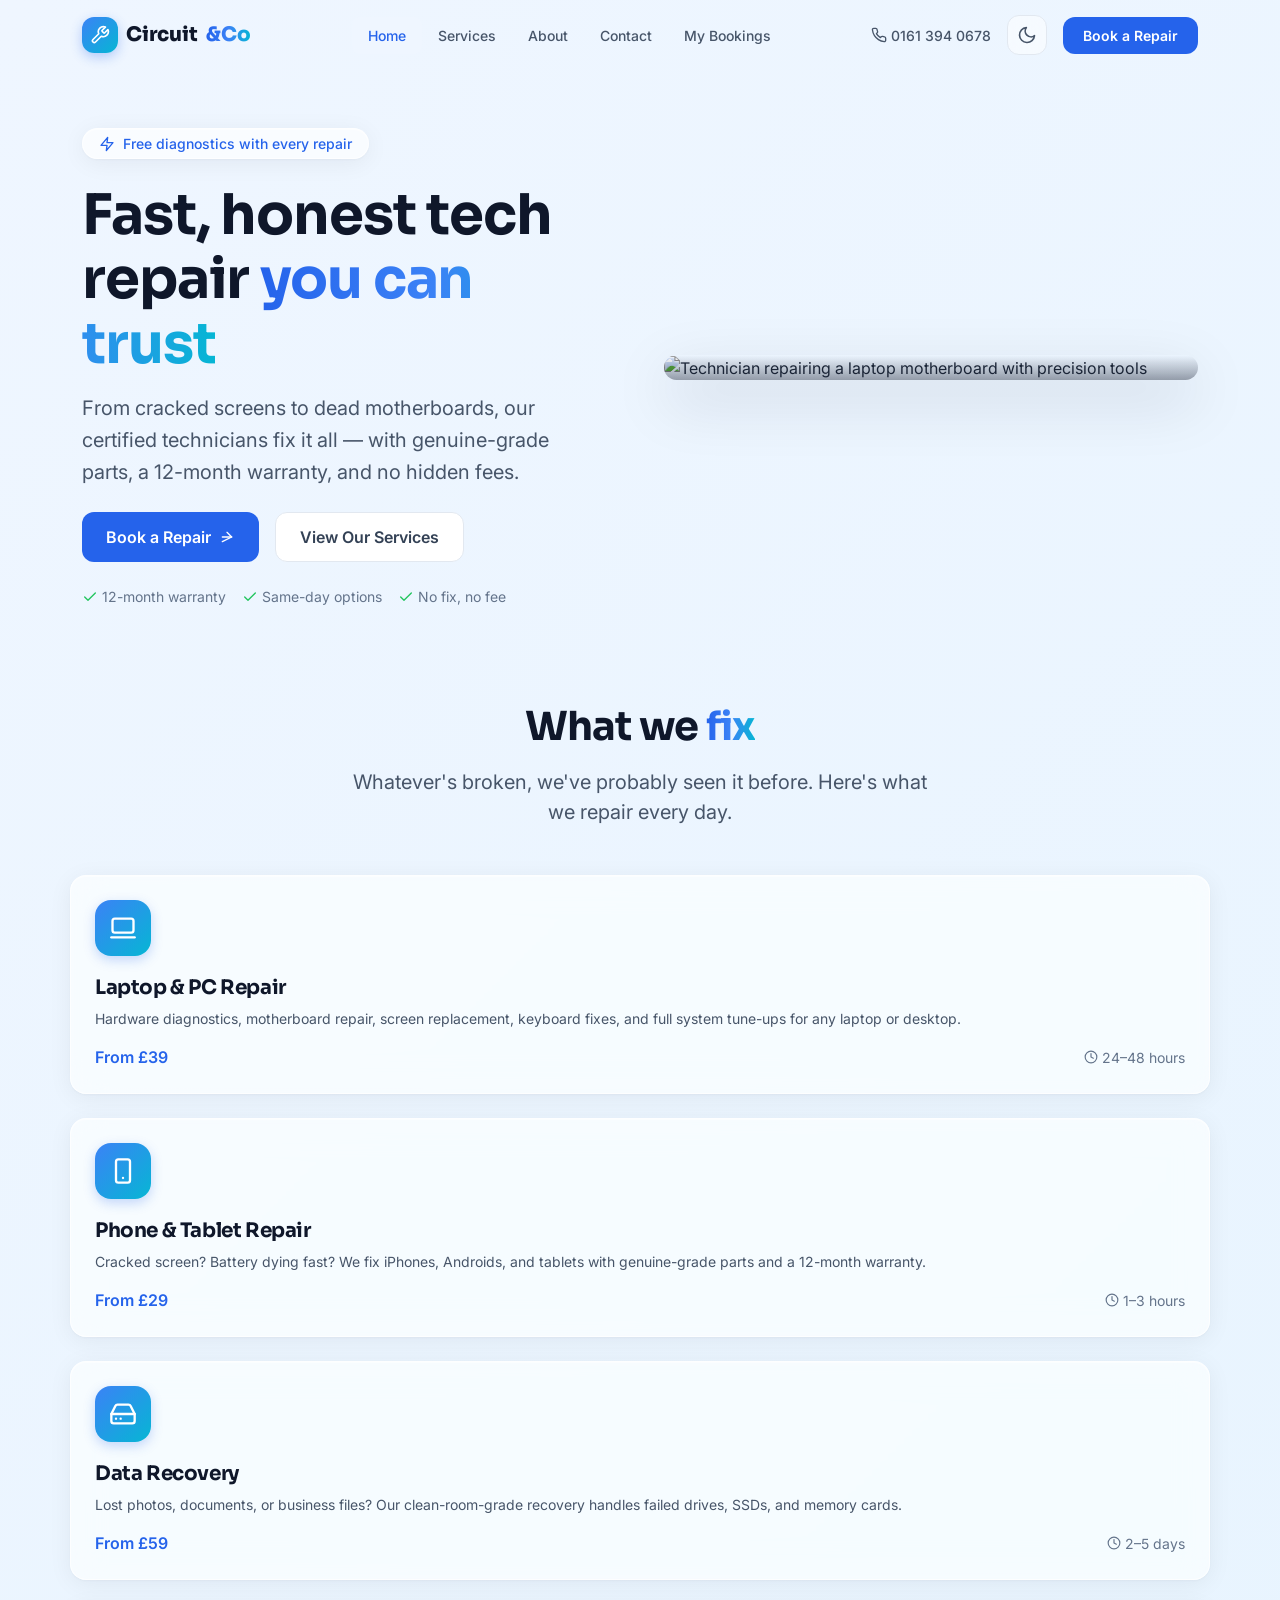
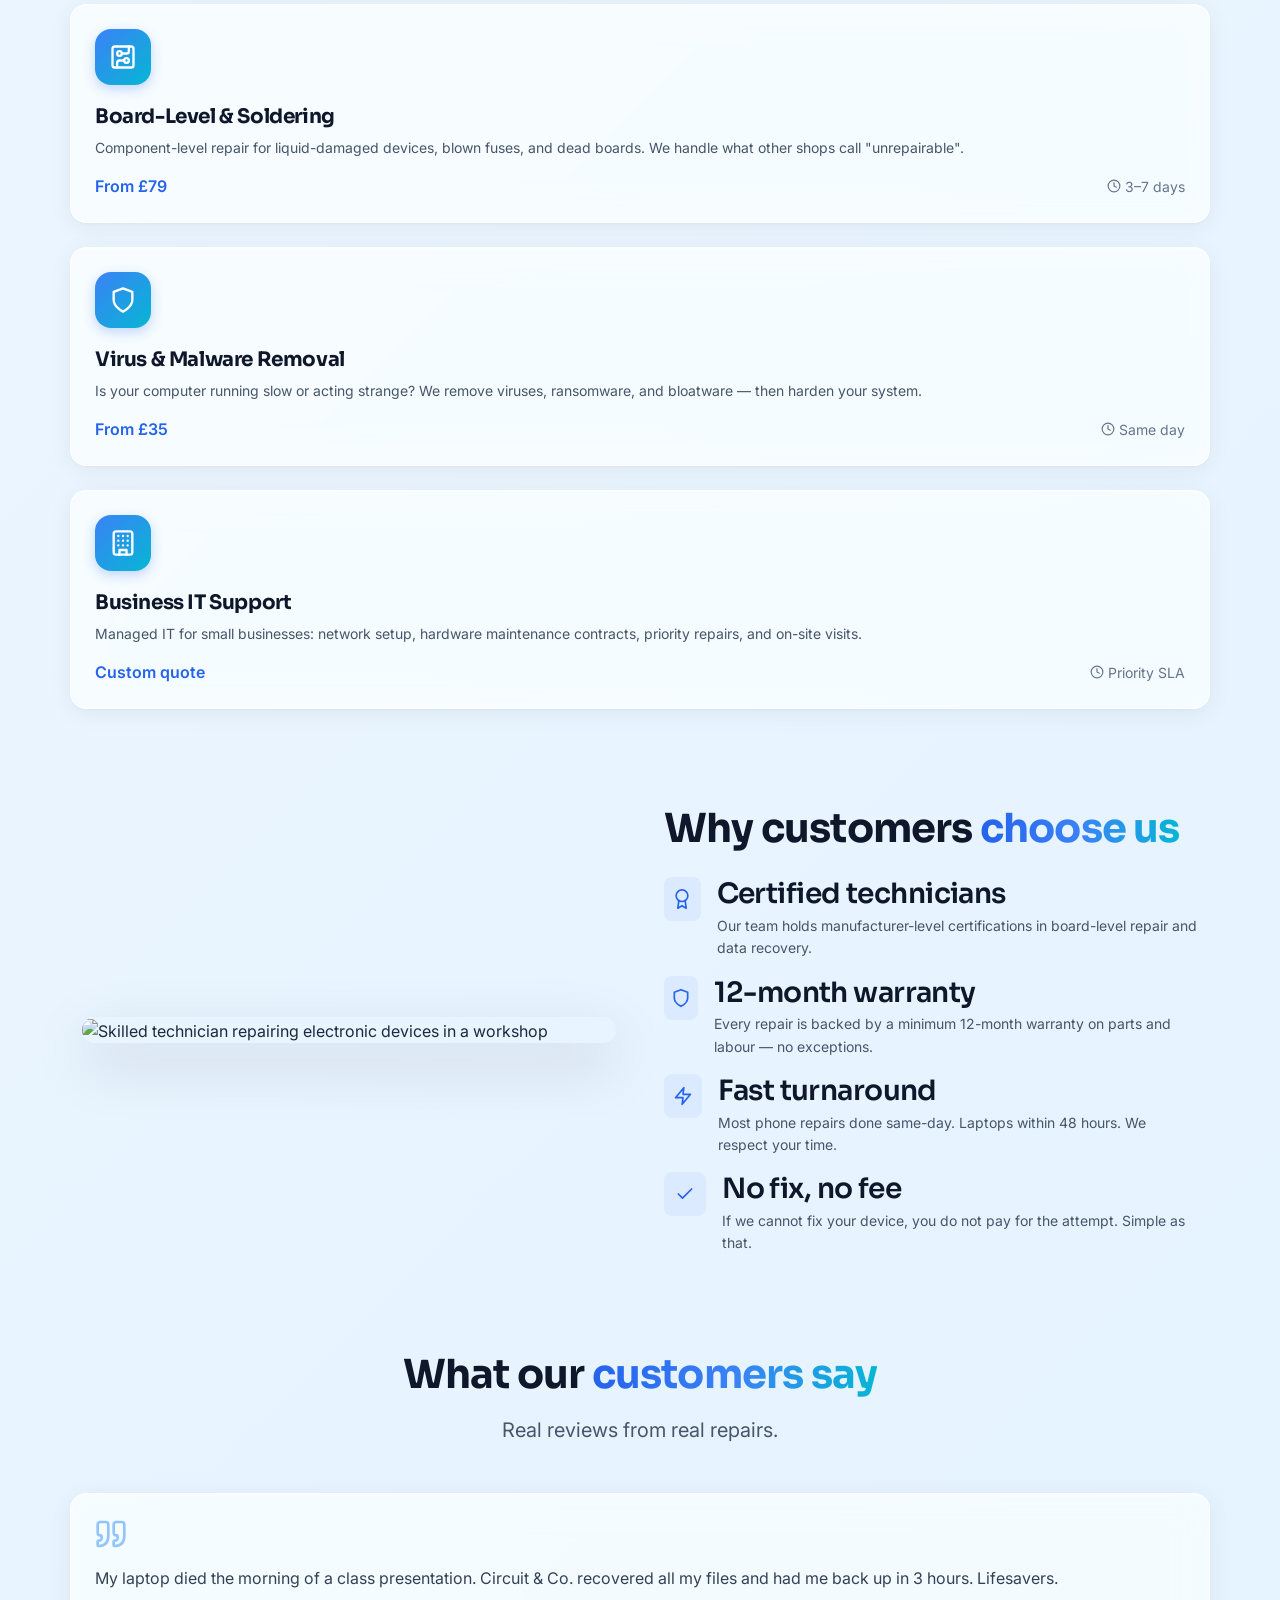
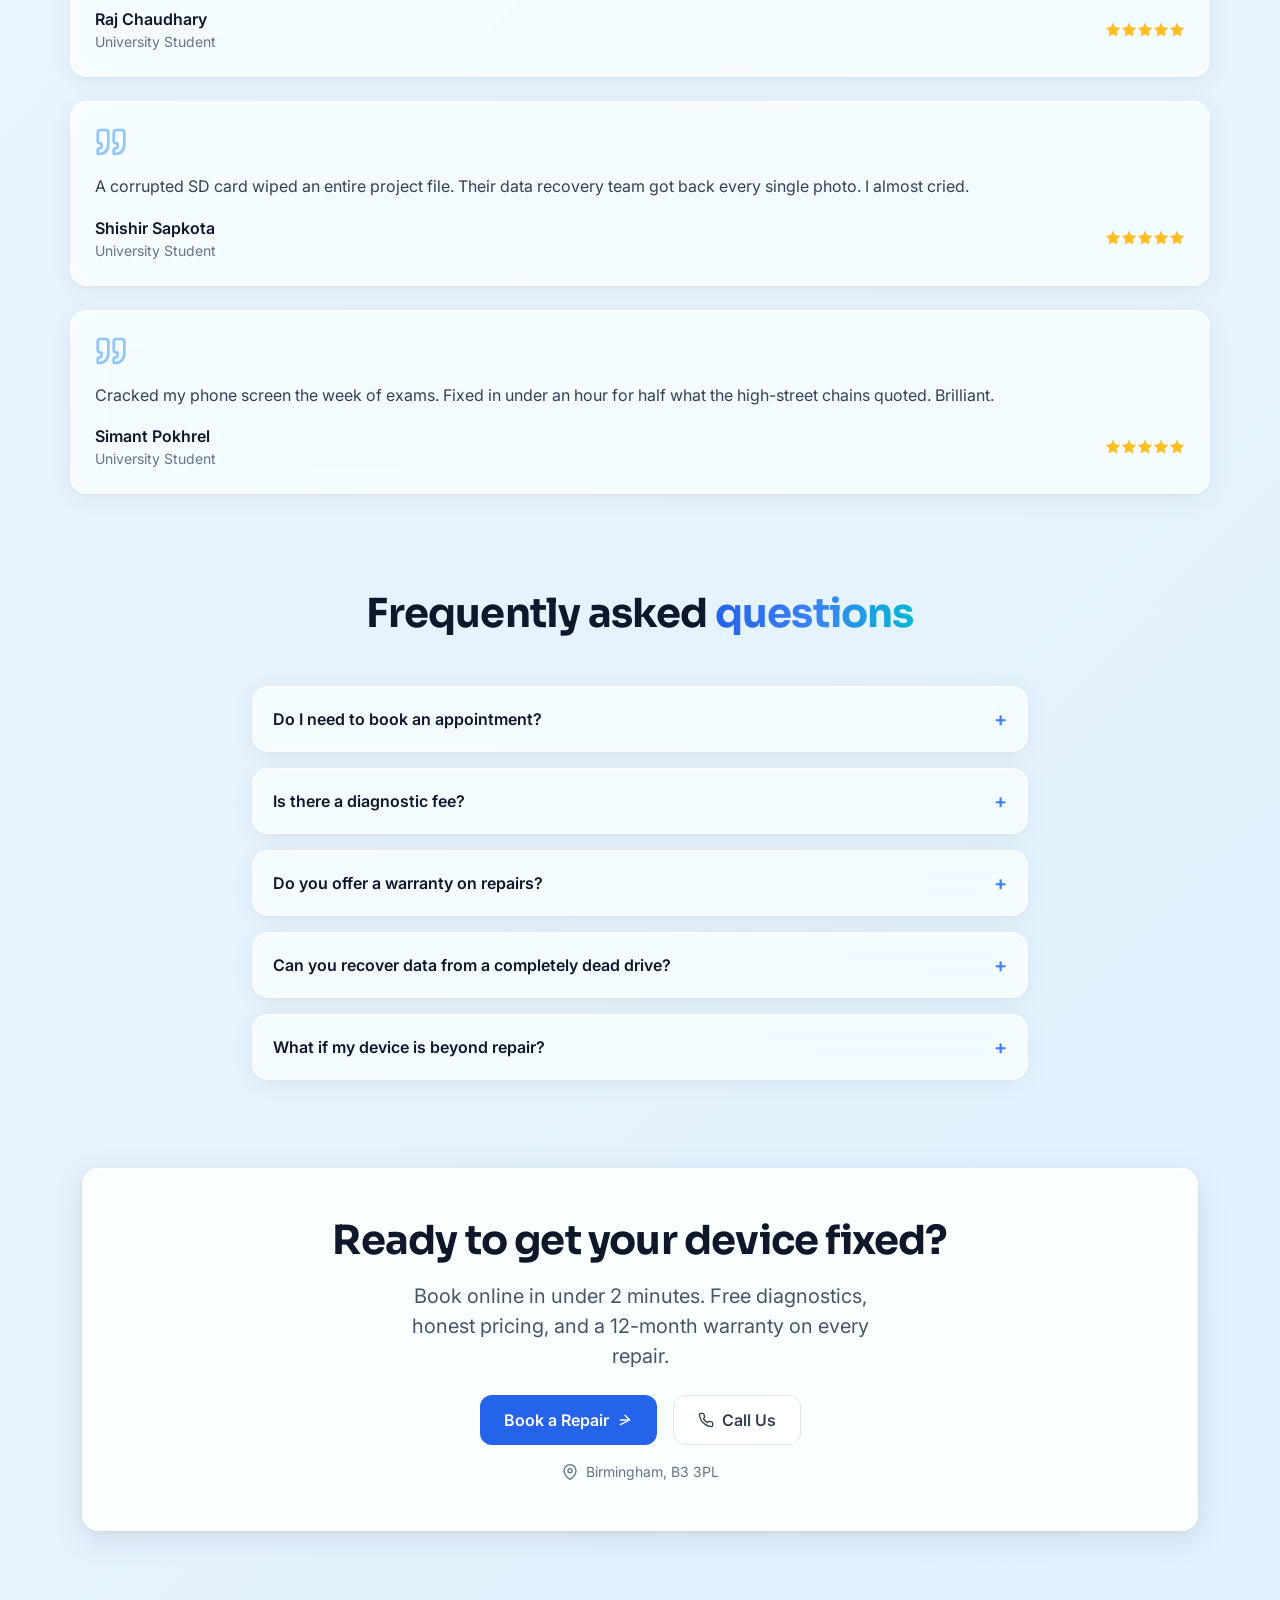
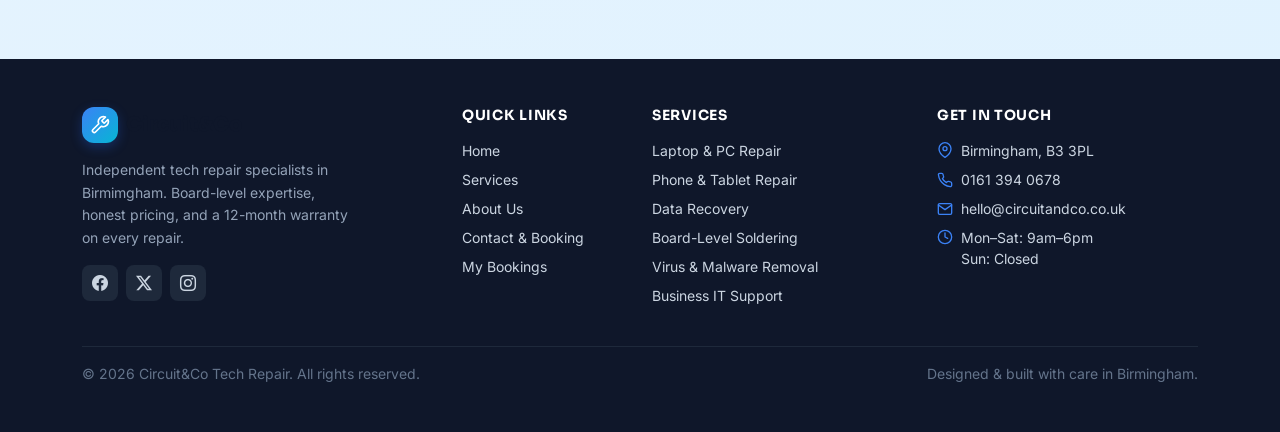
==== commit b04d0e89: "Add favicon and apple-touch-icon links Added favicon and apple-touch-icon links to the head section." ====
--- a/index.html
+++ b/index.html
@@ -5,6 +5,9 @@
     <meta name="viewport" content="width=device-width, initial-scale=1.0" />
     <meta name="description" content="Circuit&Co — Birmimgham's independent tech repair specialists. Laptop, phone, and board-level repair with a 12-month warranty and no-fix, no-fee guarantee." />
     <title>Circuit&Co | Tech Repair Specialists in Birmingham</title>
+    <link rel="icon" type="image/svg+xml" href="assets/favicon.svg" />
+    <link rel="alternate icon" type="image/png" href="assets/favicon-32.png" />
+    <link rel="apple-touch-icon" href="assets/apple-touch-icon.png" />
     <link href="https://cdn.jsdelivr.net/npm/bootstrap@5.3.3/dist/css/bootstrap.min.css" rel="stylesheet" />
     <link href="https://cdn.jsdelivr.net/npm/bootstrap-icons@1.11.3/font/bootstrap-icons.min.css" rel="stylesheet" />
     <link href="style.css" rel="stylesheet" />
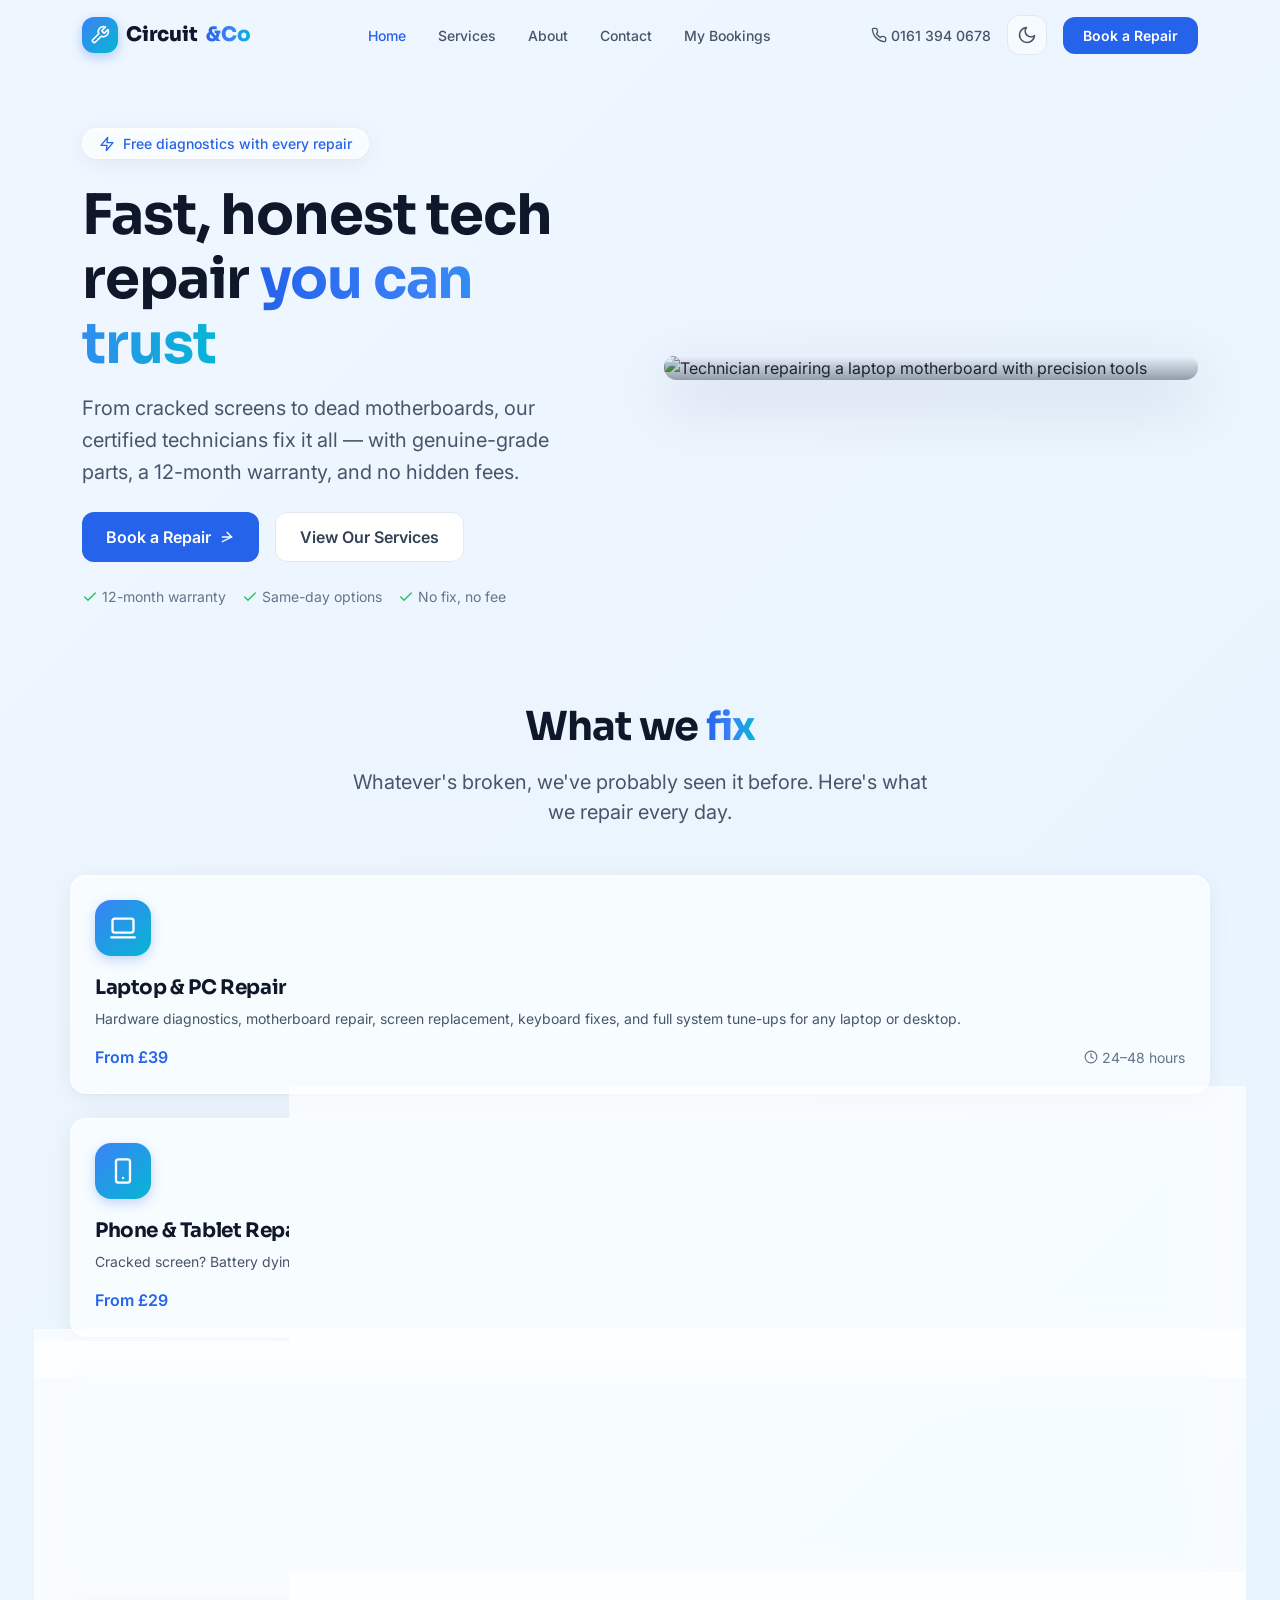
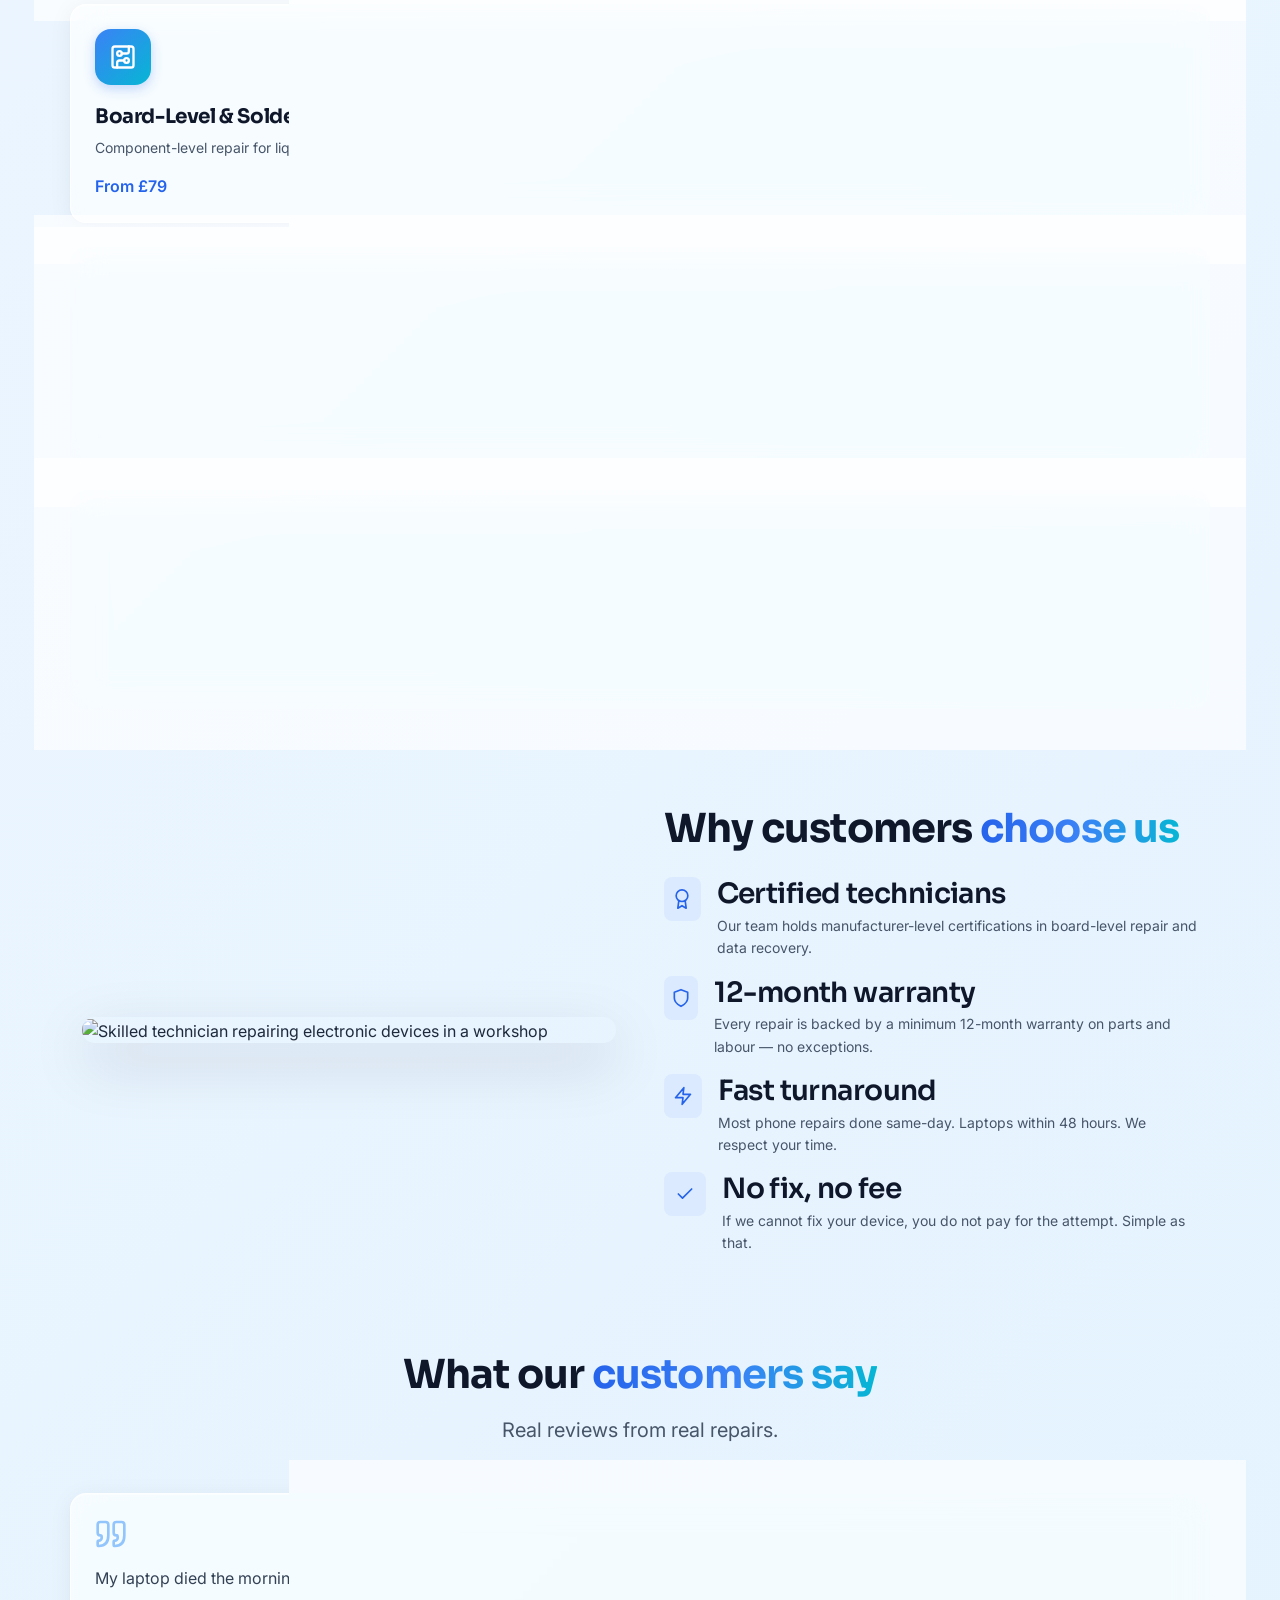
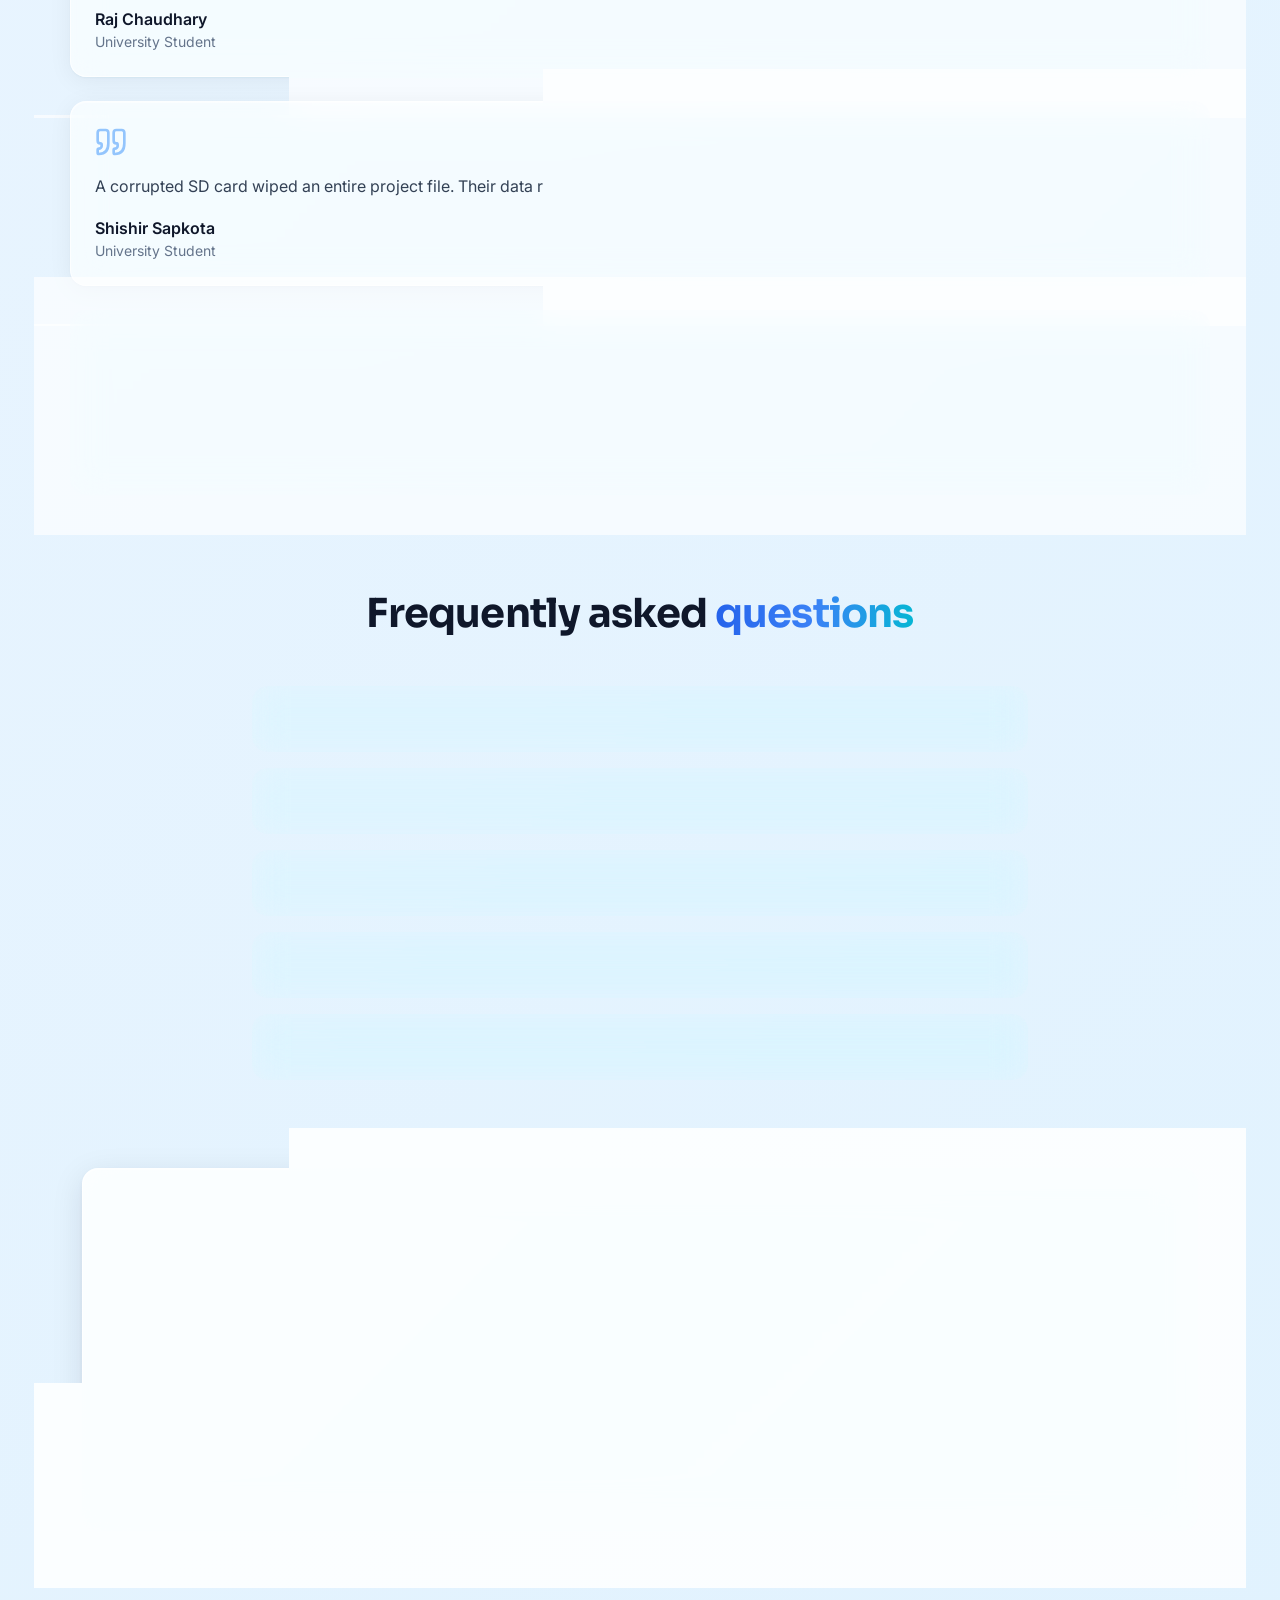
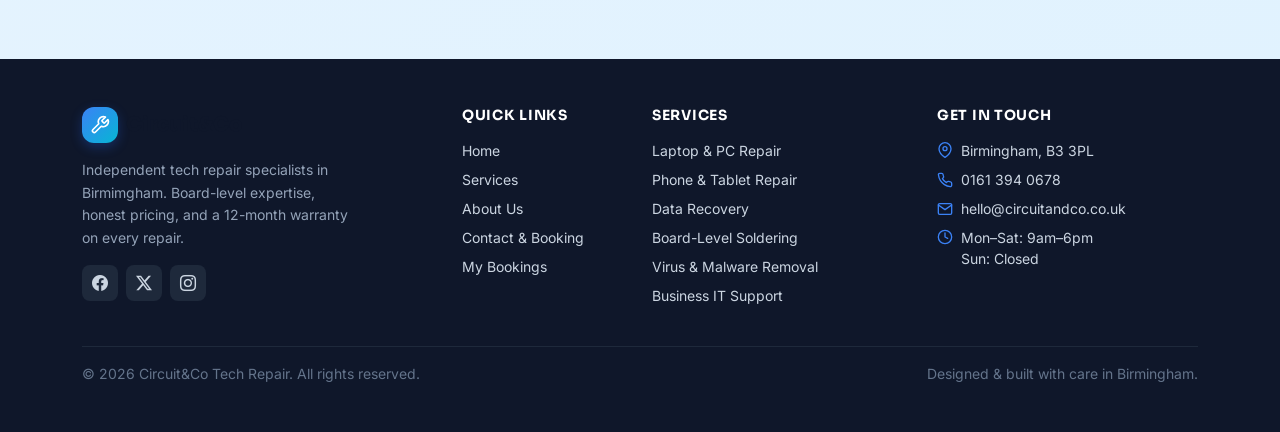
==== commit 1fe72230: "Update favicon links in index.html" ====
--- a/index.html
+++ b/index.html
@@ -5,8 +5,8 @@
     <meta name="viewport" content="width=device-width, initial-scale=1.0" />
     <meta name="description" content="Circuit&Co — Birmimgham's independent tech repair specialists. Laptop, phone, and board-level repair with a 12-month warranty and no-fix, no-fee guarantee." />
     <title>Circuit&Co | Tech Repair Specialists in Birmingham</title>
-    <link rel="icon" type="image/svg+xml" href="assets/favicon.svg" />
-    <link rel="alternate icon" type="image/png" href="assets/favicon-32.png" />
+    <link rel="icon" type="image/svg+xml" href="favicon.svg" />
+    <link rel="alternate icon" type="image/png" href="favicon-32.png" />
     <link rel="apple-touch-icon" href="assets/apple-touch-icon.png" />
     <link href="https://cdn.jsdelivr.net/npm/bootstrap@5.3.3/dist/css/bootstrap.min.css" rel="stylesheet" />
     <link href="https://cdn.jsdelivr.net/npm/bootstrap-icons@1.11.3/font/bootstrap-icons.min.css" rel="stylesheet" />
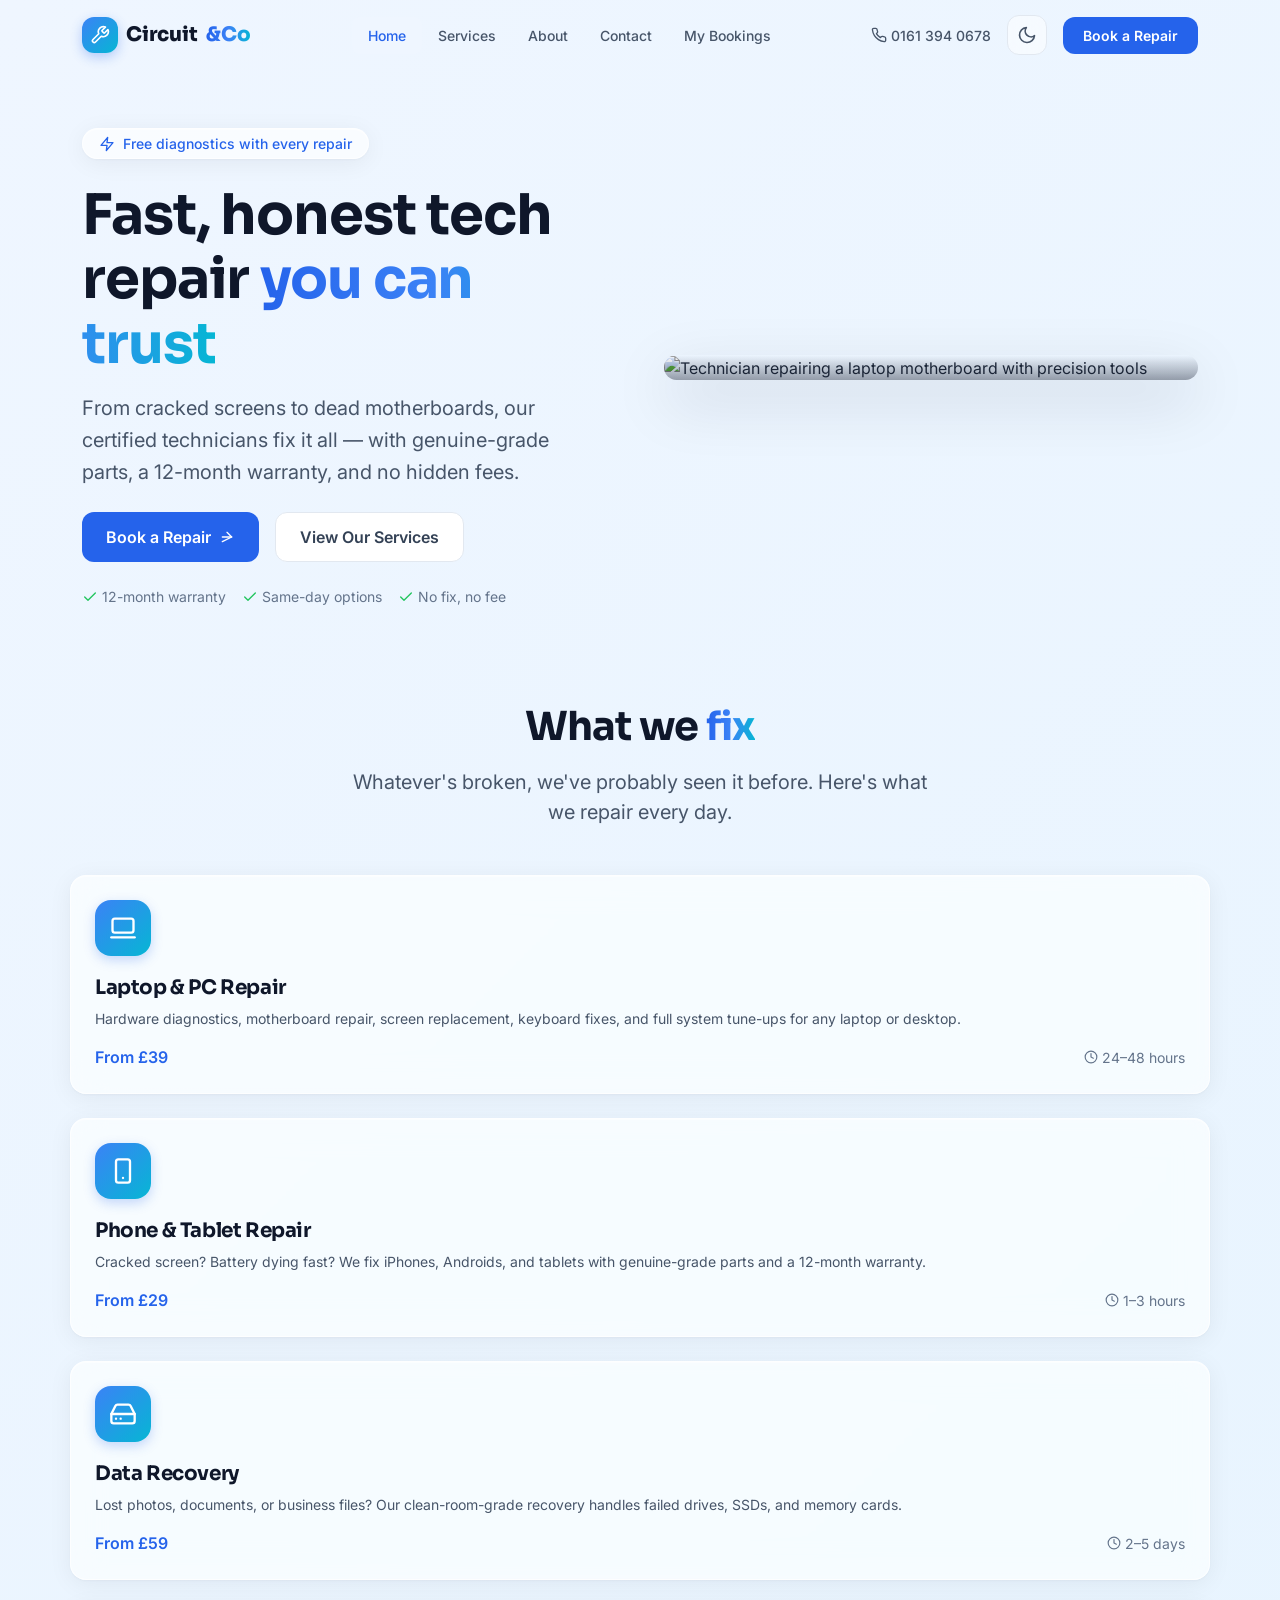
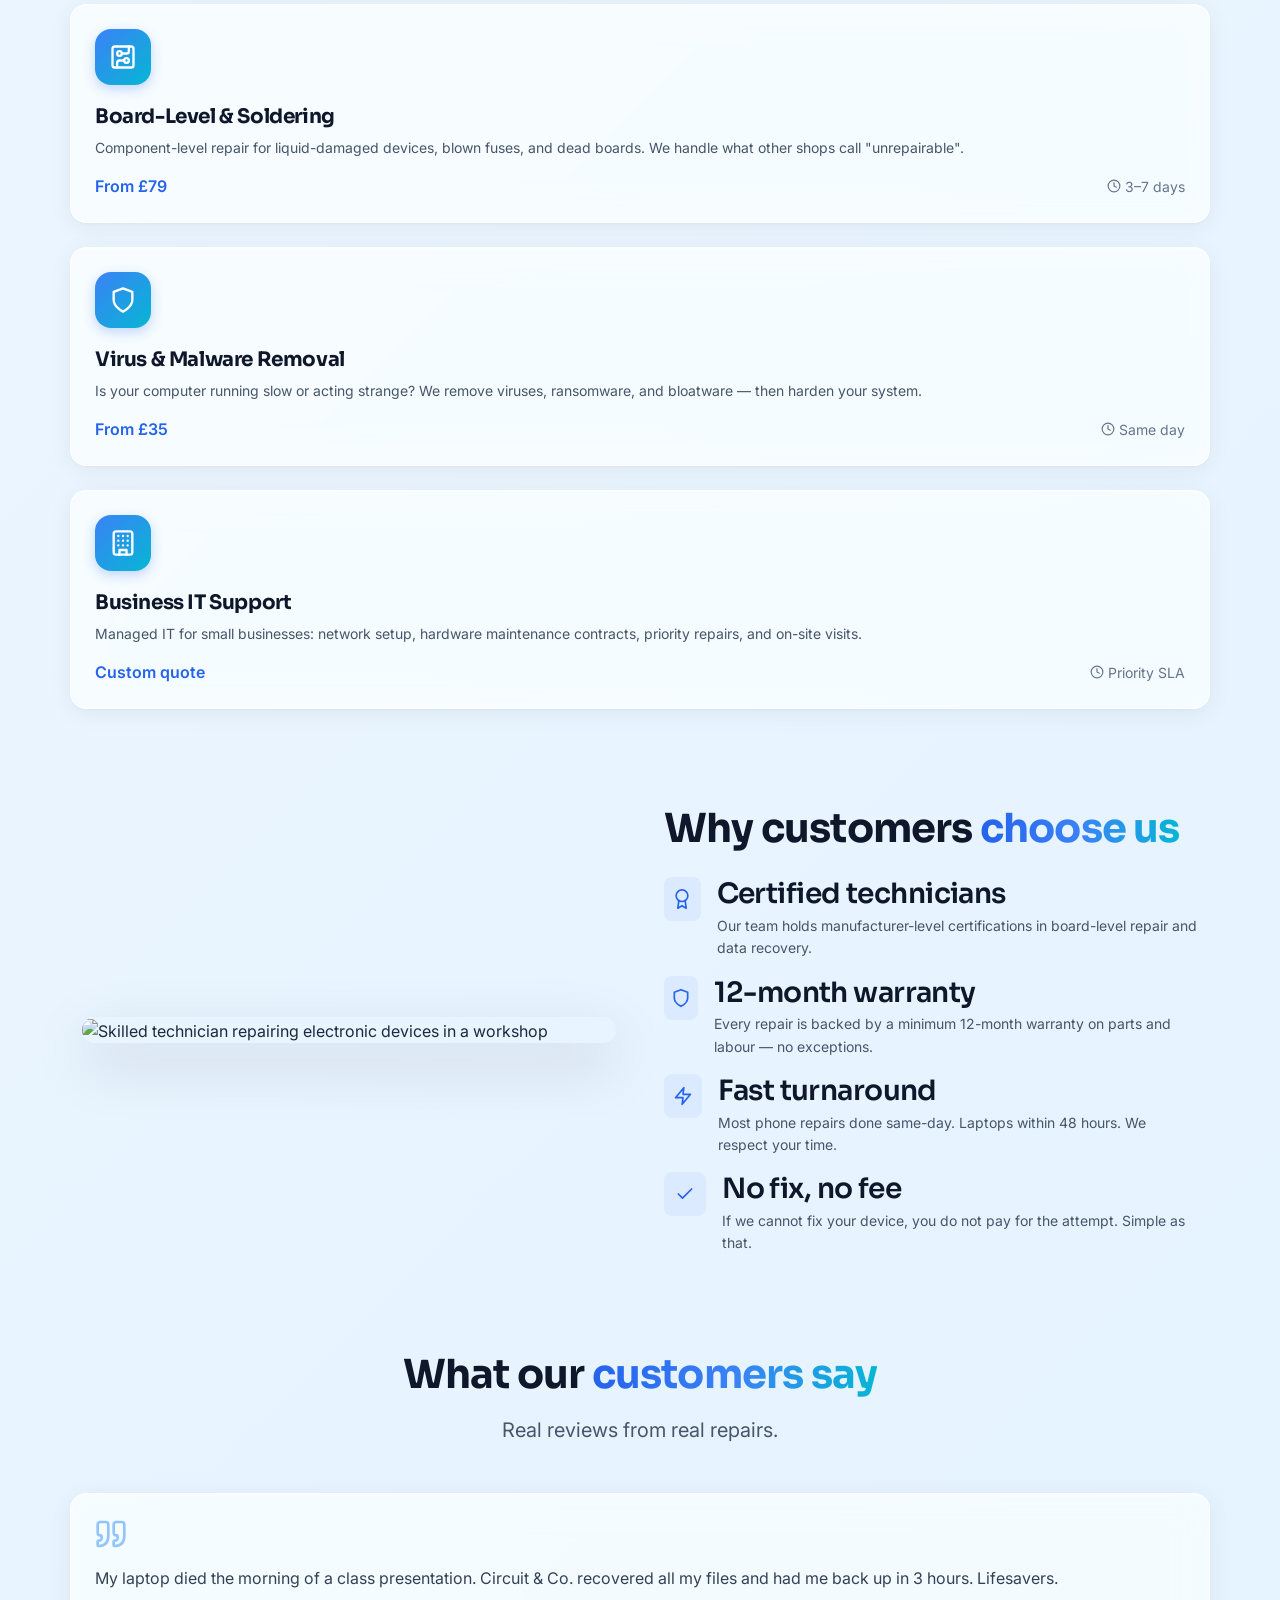
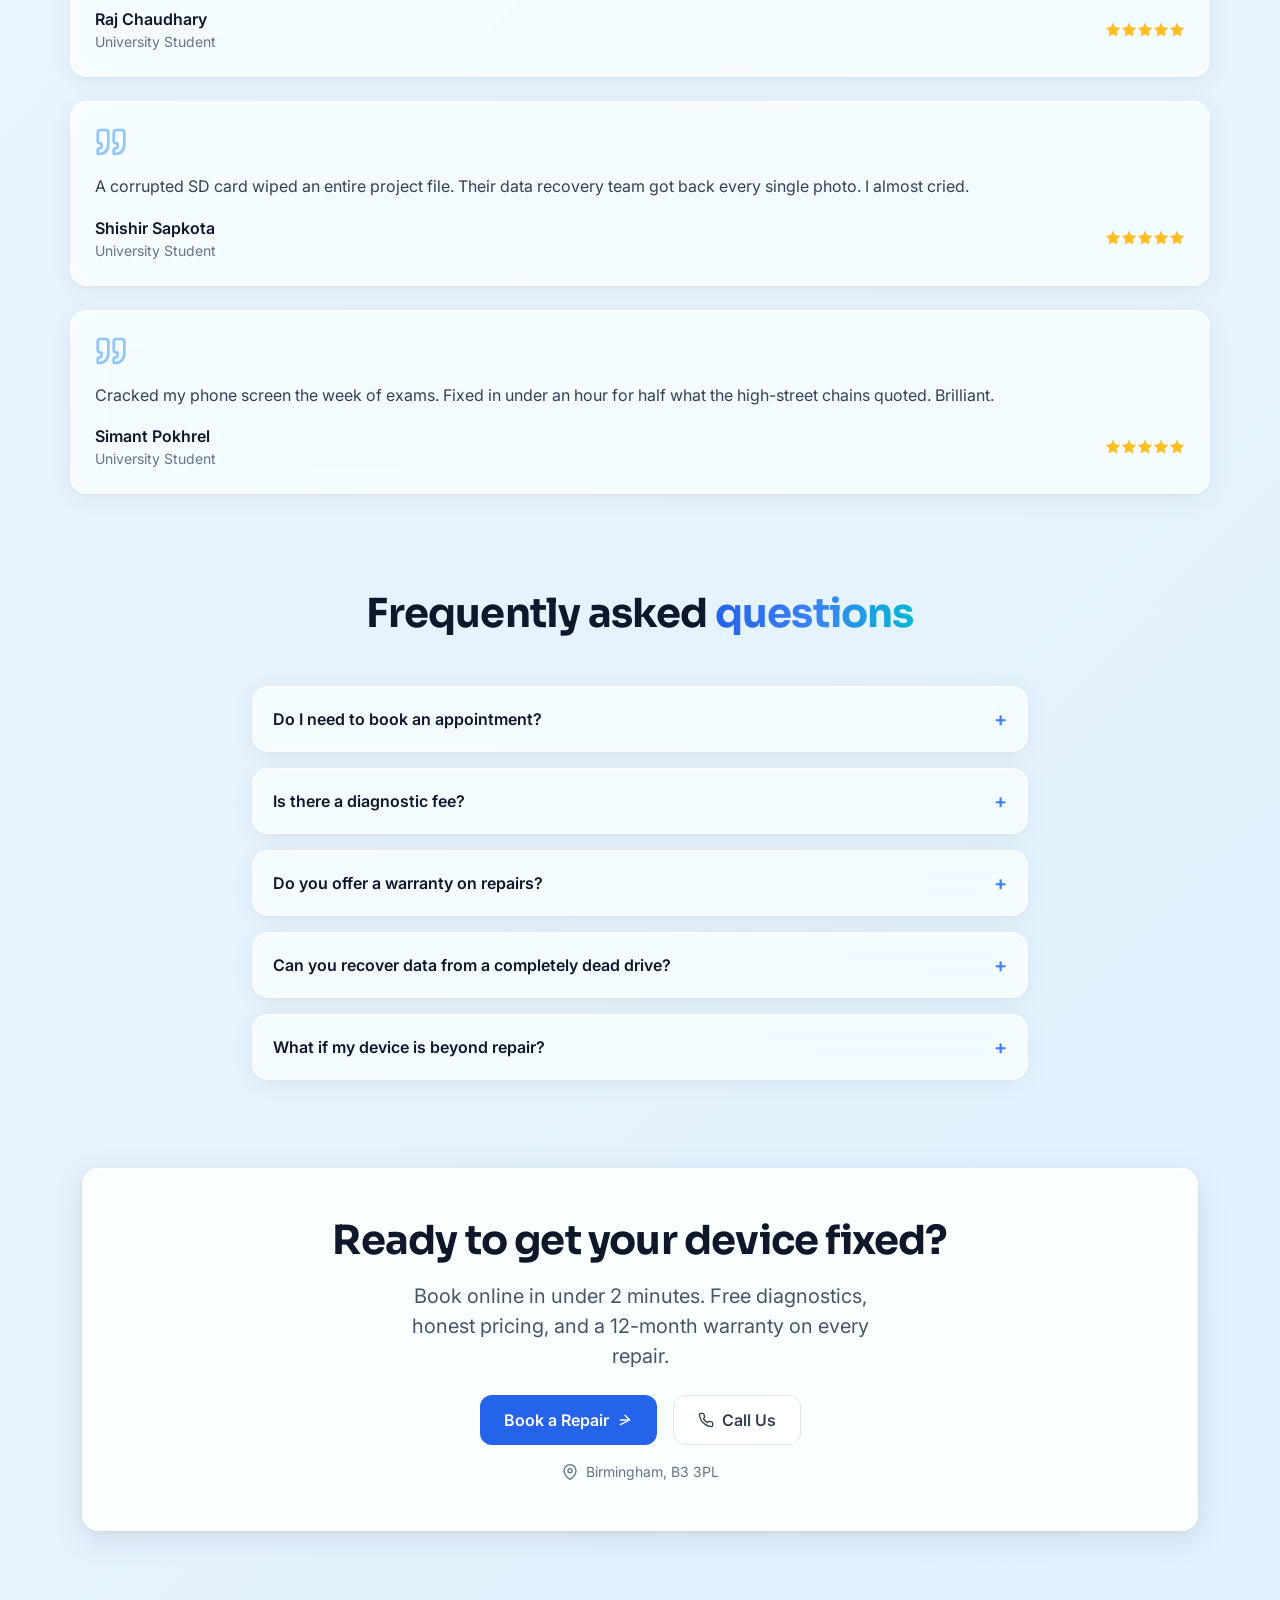
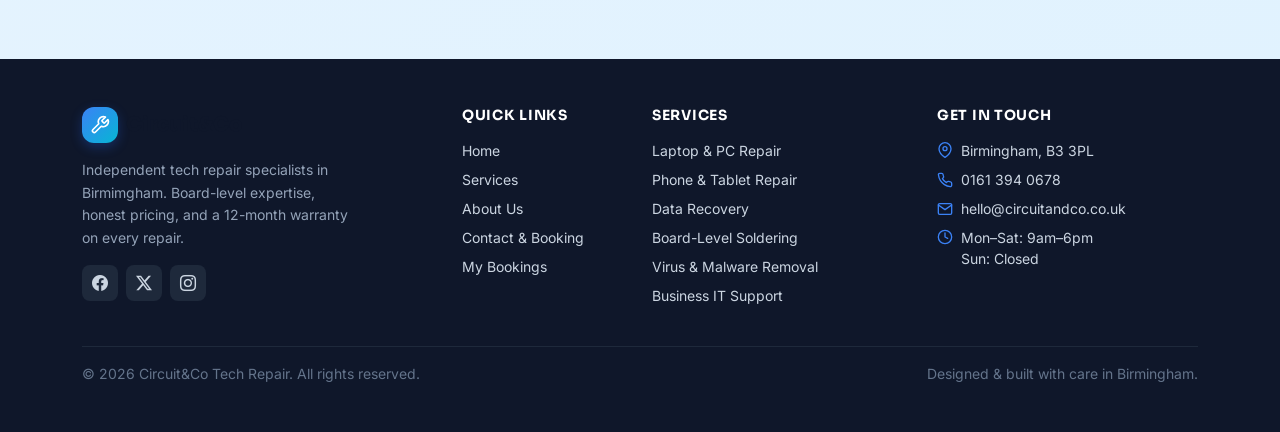
==== commit ad82f942: "Fix apple-touch-icon link path in index.html" ====
--- a/index.html
+++ b/index.html
@@ -7,7 +7,7 @@
     <title>Circuit&Co | Tech Repair Specialists in Birmingham</title>
     <link rel="icon" type="image/svg+xml" href="favicon.svg" />
     <link rel="alternate icon" type="image/png" href="favicon-32.png" />
-    <link rel="apple-touch-icon" href="assets/apple-touch-icon.png" />
+    <link rel="apple-touch-icon" href="apple-touch-icon.png" />
     <link href="https://cdn.jsdelivr.net/npm/bootstrap@5.3.3/dist/css/bootstrap.min.css" rel="stylesheet" />
     <link href="https://cdn.jsdelivr.net/npm/bootstrap-icons@1.11.3/font/bootstrap-icons.min.css" rel="stylesheet" />
     <link href="style.css" rel="stylesheet" />
